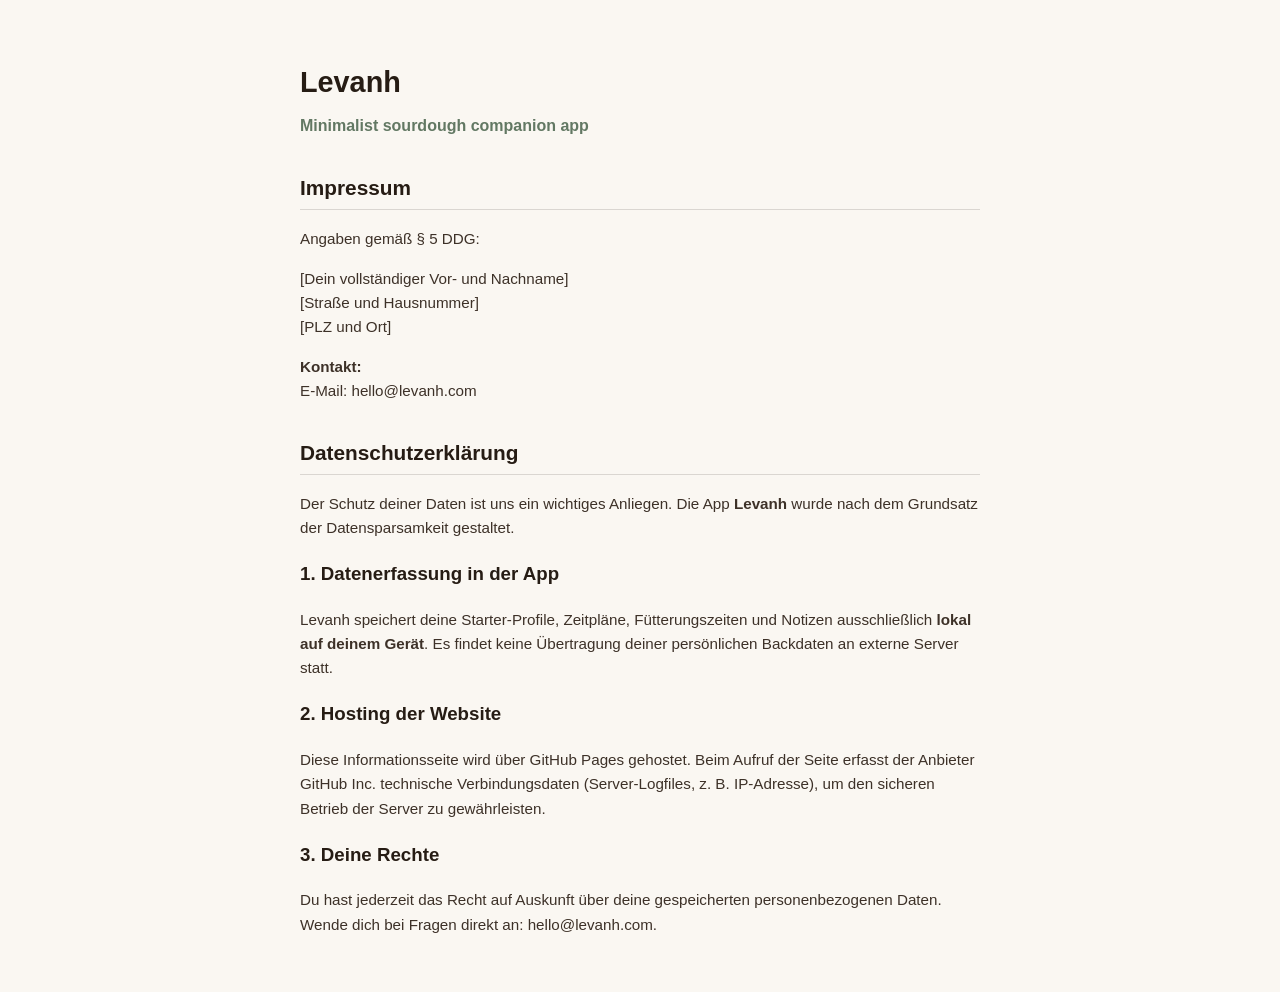
==== index.html @ 0ccac389 "Add index.html with dummy Impressum and Datenschutz This HTML file contains the Impressum and Datens" ====
<!DOCTYPE html>
<html lang="de">
<head>
  <meta charset="UTF-8">
  <meta name="viewport" content="width=device-width, initial-scale=1.0">
  <title>Levanh – Impressum & Datenschutz</title>
  <style>
    body {
      font-family: -apple-system, BlinkMacSystemFont, "Segoe UI", Roboto, Helvetica, Arial, sans-serif;
      background-color: #FAF7F2;
      color: #261C14;
      line-height: 1.6;
      margin: 0;
      padding: 40px 20px;
    }
    .container {
      max-width: 680px;
      margin: 0 auto;
    }
    h1 {
      font-size: 1.8rem;
      margin-bottom: 0.5rem;
      color: #261C14;
    }
    h2 {
      font-size: 1.3rem;
      margin-top: 2rem;
      border-bottom: 1px solid rgba(38, 28, 20, 0.15);
      padding-bottom: 0.3rem;
    }
    p, li {
      font-size: 0.95rem;
      color: #3d3128;
    }
    .tagline {
      color: #627863;
      font-weight: 600;
      margin-bottom: 2rem;
    }
  </style>
</head>
<body>
  <div class="container">
    <h1>Levanh</h1>
    <div class="tagline">Minimalist sourdough companion app</div>

    <section id="impressum">
      <h2>Impressum</h2>
      <p>Angaben gemäß § 5 DDG:</p>
      <p>
        [Dein vollständiger Vor- und Nachname]<br>
        [Straße und Hausnummer]<br>
        [PLZ und Ort]
      </p>
      <p>
        <strong>Kontakt:</strong><br>
        E-Mail: hello@levanh.com
      </p>
    </section>

    <section id="privacy">
      <h2>Datenschutzerklärung</h2>
      <p>Der Schutz deiner Daten ist uns ein wichtiges Anliegen. Die App <strong>Levanh</strong> wurde nach dem Grundsatz der Datensparsamkeit gestaltet.</p>
      
      <h3>1. Datenerfassung in der App</h3>
      <p>Levanh speichert deine Starter-Profile, Zeitpläne, Fütterungszeiten und Notizen ausschließlich <strong>lokal auf deinem Gerät</strong>. Es findet keine Übertragung deiner persönlichen Backdaten an externe Server statt.</p>

      <h3>2. Hosting der Website</h3>
      <p>Diese Informationsseite wird über GitHub Pages gehostet. Beim Aufruf der Seite erfasst der Anbieter GitHub Inc. technische Verbindungsdaten (Server-Logfiles, z. B. IP-Adresse), um den sicheren Betrieb der Server zu gewährleisten.</p>

      <h3>3. Deine Rechte</h3>
      <p>Du hast jederzeit das Recht auf Auskunft über deine gespeicherten personenbezogenen Daten. Wende dich bei Fragen direkt an: hello@levanh.com.</p>
    </section>
  </div>
</body>
</html>
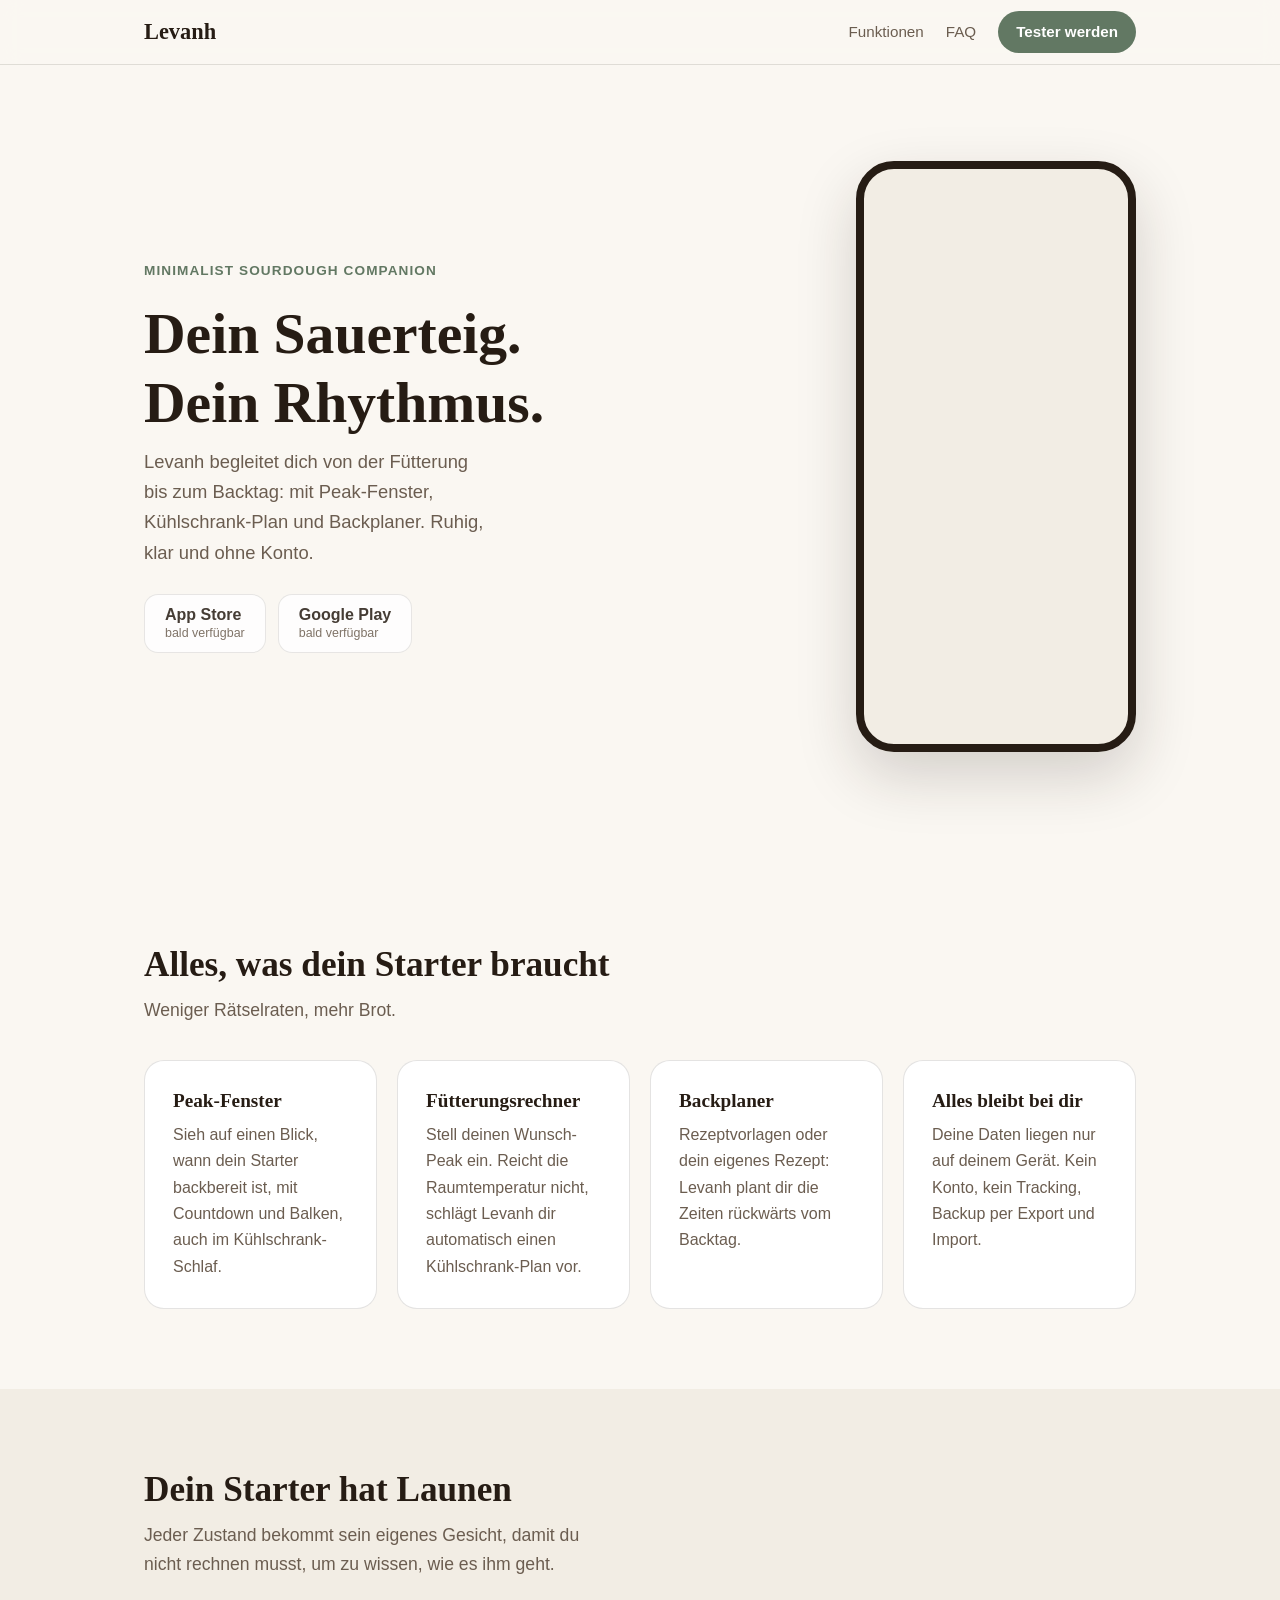
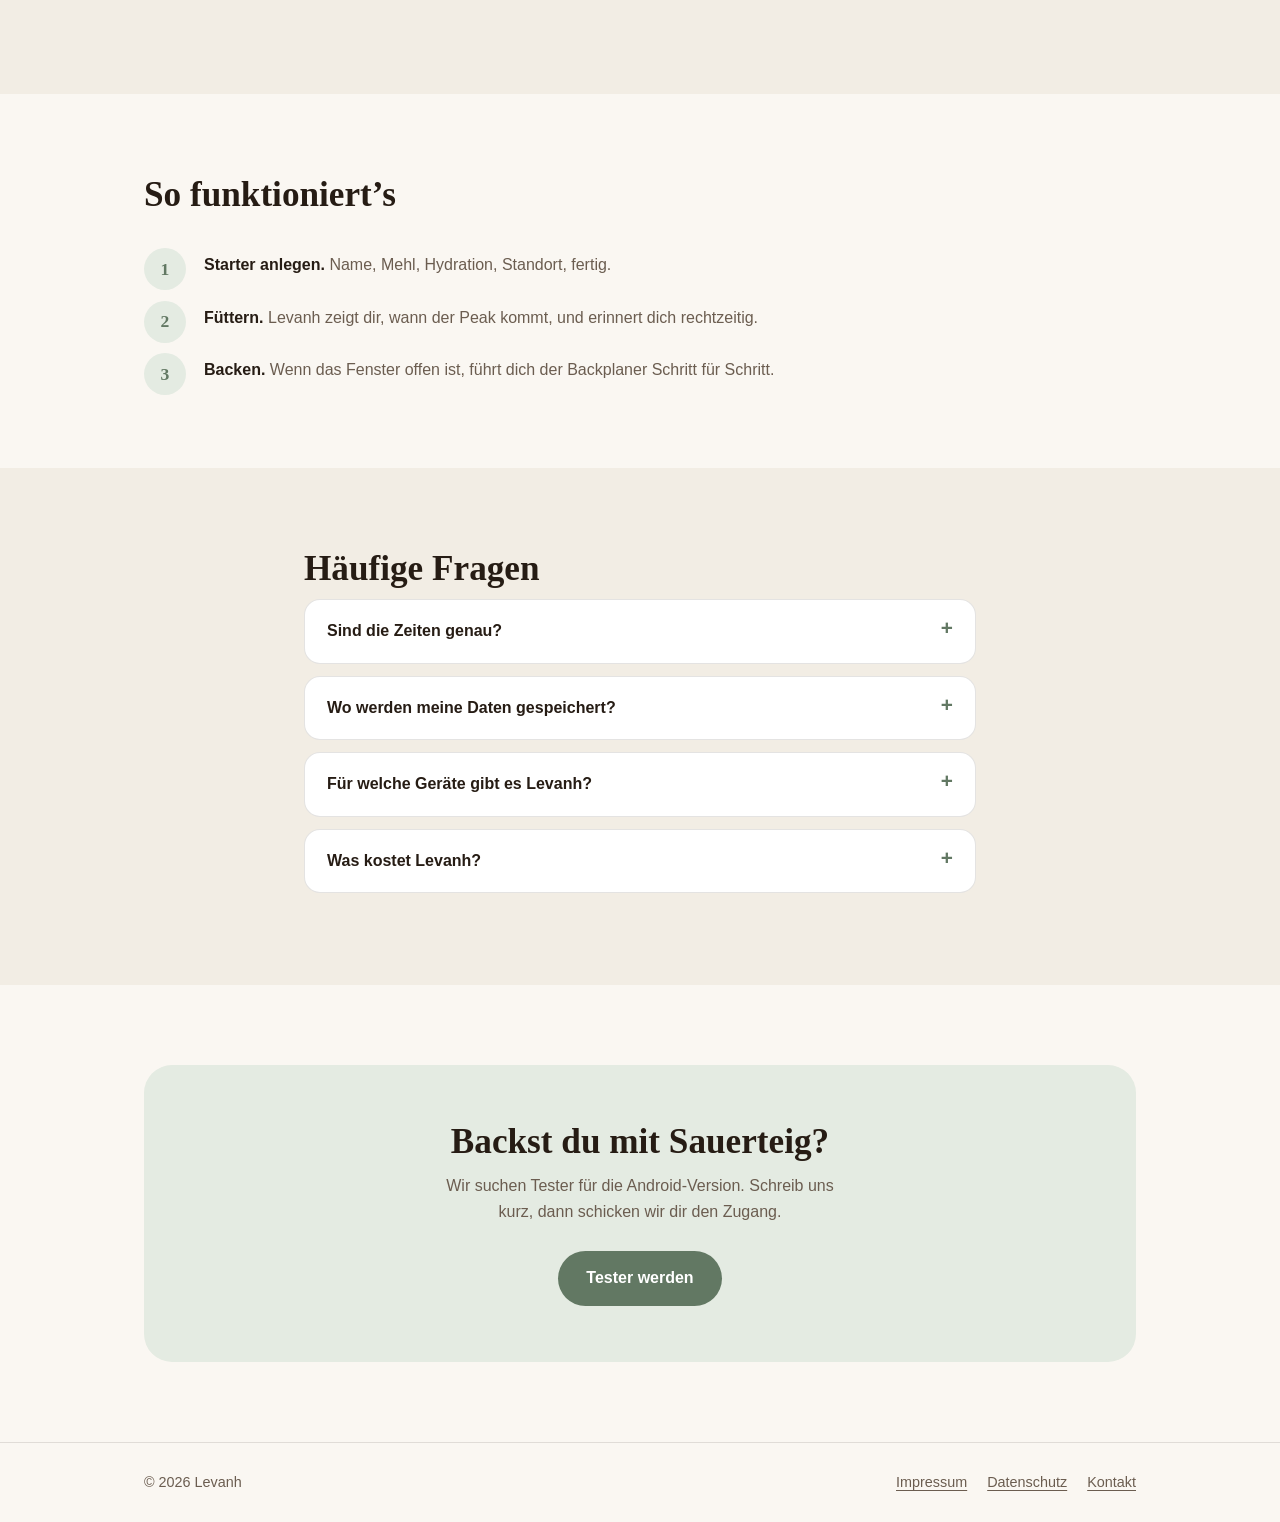
==== commit 0518817b: "basics" ====
--- a/index.html
+++ b/index.html
@@ -3,74 +3,148 @@
 <head>
   <meta charset="UTF-8">
   <meta name="viewport" content="width=device-width, initial-scale=1.0">
-  <title>Levanh – Impressum & Datenschutz</title>
-  <style>
-    body {
-      font-family: -apple-system, BlinkMacSystemFont, "Segoe UI", Roboto, Helvetica, Arial, sans-serif;
-      background-color: #FAF7F2;
-      color: #261C14;
-      line-height: 1.6;
-      margin: 0;
-      padding: 40px 20px;
-    }
-    .container {
-      max-width: 680px;
-      margin: 0 auto;
-    }
-    h1 {
-      font-size: 1.8rem;
-      margin-bottom: 0.5rem;
-      color: #261C14;
-    }
-    h2 {
-      font-size: 1.3rem;
-      margin-top: 2rem;
-      border-bottom: 1px solid rgba(38, 28, 20, 0.15);
-      padding-bottom: 0.3rem;
-    }
-    p, li {
-      font-size: 0.95rem;
-      color: #3d3128;
-    }
-    .tagline {
-      color: #627863;
-      font-weight: 600;
-      margin-bottom: 2rem;
-    }
-  </style>
+  <title>Levanh – dein Sauerteig-Begleiter</title>
+  <meta name="description" content="Levanh begleitet dich von der Fütterung bis zum Backtag: mit Peak-Fenster, Kühlschrank-Plan und Backplaner. Alle Daten bleiben auf deinem Gerät.">
+  <meta name="theme-color" content="#FAF7F2">
+  <link rel="icon" href="favicon.png">
+  <link rel="apple-touch-icon" href="favicon.png">
+  <link rel="stylesheet" href="style.css">
 </head>
 <body>
-  <div class="container">
-    <h1>Levanh</h1>
-    <div class="tagline">Minimalist sourdough companion app</div>
 
-    <section id="impressum">
-      <h2>Impressum</h2>
-      <p>Angaben gemäß § 5 DDG:</p>
-      <p>
-        [Dein vollständiger Vor- und Nachname]<br>
-        [Straße und Hausnummer]<br>
-        [PLZ und Ort]
-      </p>
-      <p>
-        <strong>Kontakt:</strong><br>
-        E-Mail: hello@levanh.com
-      </p>
+  <header class="site-header">
+    <div class="wrap bar">
+      <a class="brand" href="index.html">Levanh</a>
+      <nav aria-label="Hauptnavigation">
+        <a href="#funktionen">Funktionen</a>
+        <a href="#faq">FAQ</a>
+        <a class="btn btn-small" href="#tester">Tester werden</a>
+      </nav>
+    </div>
+  </header>
+
+  <main>
+
+    <!-- HERO -->
+    <section class="hero">
+      <div class="bubbles" aria-hidden="true">
+        <span></span><span></span><span></span><span></span><span></span>
+      </div>
+      <div class="wrap hero-grid">
+        <div class="hero-text">
+          <p class="eyebrow">Minimalist sourdough companion</p>
+          <h1>Dein Sauerteig.<br>Dein Rhythmus.</h1>
+          <p class="lead">Levanh begleitet dich von der Fütterung bis zum Backtag: mit Peak-Fenster, Kühlschrank-Plan und Backplaner. Ruhig, klar und ohne Konto.</p>
+          <div class="stores">
+            <span class="store" aria-disabled="true">App Store <small>bald verfügbar</small></span>
+            <span class="store" aria-disabled="true">Google Play <small>bald verfügbar</small></span>
+          </div>
+        </div>
+        <div class="phone" aria-hidden="true">
+          <img src="img/screenshot-1.png" alt="" onerror="this.style.display='none'">
+        </div>
+      </div>
     </section>
 
-    <section id="privacy">
-      <h2>Datenschutzerklärung</h2>
-      <p>Der Schutz deiner Daten ist uns ein wichtiges Anliegen. Die App <strong>Levanh</strong> wurde nach dem Grundsatz der Datensparsamkeit gestaltet.</p>
-      
-      <h3>1. Datenerfassung in der App</h3>
-      <p>Levanh speichert deine Starter-Profile, Zeitpläne, Fütterungszeiten und Notizen ausschließlich <strong>lokal auf deinem Gerät</strong>. Es findet keine Übertragung deiner persönlichen Backdaten an externe Server statt.</p>
+    <!-- FUNKTIONEN -->
+    <section class="section" id="funktionen">
+      <div class="wrap">
+        <h2>Alles, was dein Starter braucht</h2>
+        <p class="section-lead">Weniger Rätselraten, mehr Brot.</p>
+        <div class="cards">
+          <article class="card">
+            <h3>Peak-Fenster</h3>
+            <p>Sieh auf einen Blick, wann dein Starter backbereit ist, mit Countdown und Balken, auch im Kühlschrank-Schlaf.</p>
+          </article>
+          <article class="card">
+            <h3>Fütterungsrechner</h3>
+            <p>Stell deinen Wunsch-Peak ein. Reicht die Raumtemperatur nicht, schlägt Levanh dir automatisch einen Kühlschrank-Plan vor.</p>
+          </article>
+          <article class="card">
+            <h3>Backplaner</h3>
+            <p>Rezeptvorlagen oder dein eigenes Rezept: Levanh plant dir die Zeiten rückwärts vom Backtag.</p>
+          </article>
+          <article class="card">
+            <h3>Alles bleibt bei dir</h3>
+            <p>Deine Daten liegen nur auf deinem Gerät. Kein Konto, kein Tracking, Backup per Export und Import.</p>
+          </article>
+        </div>
+      </div>
+    </section>
 
-      <h3>2. Hosting der Website</h3>
-      <p>Diese Informationsseite wird über GitHub Pages gehostet. Beim Aufruf der Seite erfasst der Anbieter GitHub Inc. technische Verbindungsdaten (Server-Logfiles, z. B. IP-Adresse), um den sicheren Betrieb der Server zu gewährleisten.</p>
+    <!-- AVATARE -->
+    <section class="section section-tint">
+      <div class="wrap">
+        <h2>Dein Starter hat Launen</h2>
+        <p class="section-lead">Jeder Zustand bekommt sein eigenes Gesicht, damit du nicht rechnen musst, um zu wissen, wie es ihm geht.</p>
+        <div class="avatars">
+          <img src="img/avatar-1.png" alt="Starter-Avatar" onerror="this.style.display='none'">
+          <img src="img/avatar-2.png" alt="Starter-Avatar" onerror="this.style.display='none'">
+          <img src="img/avatar-3.png" alt="Starter-Avatar" onerror="this.style.display='none'">
+          <img src="img/avatar-4.png" alt="Starter-Avatar" onerror="this.style.display='none'">
+          <img src="img/avatar-5.png" alt="Starter-Avatar" onerror="this.style.display='none'">
+        </div>
+      </div>
+    </section>
 
-      <h3>3. Deine Rechte</h3>
-      <p>Du hast jederzeit das Recht auf Auskunft über deine gespeicherten personenbezogenen Daten. Wende dich bei Fragen direkt an: hello@levanh.com.</p>
+    <!-- SO FUNKTIONIERT'S -->
+    <section class="section">
+      <div class="wrap">
+        <h2>So funktioniert’s</h2>
+        <ol class="steps">
+          <li><strong>Starter anlegen.</strong> Name, Mehl, Hydration, Standort, fertig.</li>
+          <li><strong>Füttern.</strong> Levanh zeigt dir, wann der Peak kommt, und erinnert dich rechtzeitig.</li>
+          <li><strong>Backen.</strong> Wenn das Fenster offen ist, führt dich der Backplaner Schritt für Schritt.</li>
+        </ol>
+      </div>
     </section>
-  </div>
+
+    <!-- FAQ -->
+    <section class="section section-tint" id="faq">
+      <div class="wrap narrow">
+        <h2>Häufige Fragen</h2>
+        <details>
+          <summary>Sind die Zeiten genau?</summary>
+          <p>Alle Zeiten in Levanh sind Richtwerte. Jeder Starter, jedes Mehl und jede Küche ist anders, schau im Zweifel auf deinen Teig.</p>
+        </details>
+        <details>
+          <summary>Wo werden meine Daten gespeichert?</summary>
+          <p>Ausschließlich lokal auf deinem Gerät. Es gibt keine Übertragung an externe Server. Mehr dazu in der <a href="datenschutz.html">Datenschutzerklärung</a>.</p>
+        </details>
+        <details>
+          <summary>Für welche Geräte gibt es Levanh?</summary>
+          <p>Levanh erscheint für iPhone und Android. Die Stores folgen in Kürze.</p>
+        </details>
+        <details>
+          <summary>Was kostet Levanh?</summary>
+          <p>Details zum Preismodell geben wir zum Store-Start bekannt.</p>
+        </details>
+      </div>
+    </section>
+
+    <!-- TESTER -->
+    <section class="section" id="tester">
+      <div class="wrap">
+        <div class="cta">
+          <h2>Backst du mit Sauerteig?</h2>
+          <p>Wir suchen Tester für die Android-Version. Schreib uns kurz, dann schicken wir dir den Zugang.</p>
+          <a class="btn" href="mailto:hello@levanh.com?subject=Levanh%20Tester">Tester werden</a>
+        </div>
+      </div>
+    </section>
+
+  </main>
+
+  <footer class="site-footer">
+    <div class="wrap foot">
+      <span>© 2026 Levanh</span>
+      <nav aria-label="Rechtliches">
+        <a href="impressum.html">Impressum</a>
+        <a href="datenschutz.html">Datenschutz</a>
+        <a href="mailto:hello@levanh.com">Kontakt</a>
+      </nav>
+    </div>
+  </footer>
+
 </body>
-</html>
+</html>
--- a/style.css
+++ b/style.css
@@ -0,0 +1,329 @@
+/* ---------- Schriften (lokal gehostet) ---------- */
+@font-face {
+  font-family: "Lora";
+  src: url("fonts/lora-600.woff2") format("woff2");
+  font-weight: 600;
+  font-style: normal;
+  font-display: swap;
+}
+@font-face {
+  font-family: "Inter";
+  src: url("fonts/inter-400.woff2") format("woff2");
+  font-weight: 400;
+  font-style: normal;
+  font-display: swap;
+}
+@font-face {
+  font-family: "Inter";
+  src: url("fonts/inter-600.woff2") format("woff2");
+  font-weight: 600;
+  font-style: normal;
+  font-display: swap;
+}
+
+/* ---------- Design-Tokens ---------- */
+:root {
+  --bg: #FAF7F2;
+  --surface: #FFFFFF;
+  --tint: #F2EDE4;
+  --text: #261C14;
+  --muted: #6B5D50;
+  --sage: #627863;
+  --sage-soft: #E4EBE2;
+  --on-sage: #FFFFFF;
+  --line: rgba(38, 28, 20, 0.12);
+  --radius: 20px;
+  --serif: "Lora", Georgia, "Times New Roman", serif;
+  --sans: "Inter", -apple-system, BlinkMacSystemFont, "Segoe UI", Roboto, Helvetica, Arial, sans-serif;
+}
+
+@media (prefers-color-scheme: dark) {
+  :root {
+    --bg: #1A1612;
+    --surface: #241F19;
+    --tint: #211C16;
+    --text: #F3EDE3;
+    --muted: #B5A999;
+    --sage: #9DB59E;
+    --sage-soft: #2B352C;
+    --on-sage: #1A1612;
+    --line: rgba(243, 237, 227, 0.14);
+  }
+}
+
+/* ---------- Basis ---------- */
+* { box-sizing: border-box; }
+
+html { scroll-behavior: smooth; }
+
+body {
+  margin: 0;
+  background: var(--bg);
+  color: var(--text);
+  font-family: var(--sans);
+  font-size: 1rem;
+  line-height: 1.65;
+  -webkit-font-smoothing: antialiased;
+}
+
+h1, h2, h3 {
+  font-family: var(--serif);
+  font-weight: 600;
+  line-height: 1.2;
+  margin: 0 0 0.6rem;
+}
+
+h1 { font-size: clamp(2.2rem, 6vw, 3.6rem); }
+h2 { font-size: clamp(1.6rem, 4vw, 2.2rem); }
+h3 { font-size: 1.2rem; }
+
+p { margin: 0 0 1rem; color: var(--muted); }
+
+a { color: var(--sage); text-underline-offset: 3px; }
+a:hover { text-decoration-thickness: 2px; }
+
+a:focus-visible,
+summary:focus-visible {
+  outline: 3px solid var(--sage);
+  outline-offset: 3px;
+  border-radius: 6px;
+}
+
+.wrap { max-width: 1040px; margin: 0 auto; padding: 0 24px; }
+.narrow { max-width: 720px; }
+
+/* ---------- Header ---------- */
+.site-header {
+  position: sticky;
+  top: 0;
+  z-index: 10;
+  background: color-mix(in srgb, var(--bg) 88%, transparent);
+  backdrop-filter: blur(10px);
+  border-bottom: 1px solid var(--line);
+}
+
+.bar {
+  display: flex;
+  align-items: center;
+  justify-content: space-between;
+  height: 64px;
+}
+
+.brand {
+  font-family: var(--serif);
+  font-weight: 600;
+  font-size: 1.4rem;
+  color: var(--text);
+  text-decoration: none;
+}
+
+.bar nav { display: flex; align-items: center; gap: 22px; }
+.bar nav a { color: var(--muted); text-decoration: none; font-size: 0.95rem; }
+.bar nav a:hover { color: var(--text); }
+
+/* ---------- Buttons ---------- */
+.btn {
+  display: inline-block;
+  background: var(--sage);
+  color: var(--on-sage) !important;
+  font-weight: 600;
+  text-decoration: none;
+  padding: 14px 28px;
+  border-radius: 999px;
+  transition: transform 0.15s ease, opacity 0.15s ease;
+}
+.btn:hover { opacity: 0.9; transform: translateY(-1px); }
+.btn-small { padding: 8px 18px; font-size: 0.9rem; }
+
+/* ---------- Hero ---------- */
+.hero {
+  position: relative;
+  overflow: hidden;
+  padding: 72px 0 88px;
+}
+
+.hero-grid {
+  position: relative;
+  display: grid;
+  gap: 48px;
+  align-items: center;
+}
+
+.eyebrow {
+  color: var(--sage);
+  font-weight: 600;
+  font-size: 0.85rem;
+  letter-spacing: 0.08em;
+  text-transform: uppercase;
+  margin-bottom: 1rem;
+}
+
+.lead { font-size: 1.15rem; max-width: 34ch; }
+
+.stores { display: flex; flex-wrap: wrap; gap: 12px; margin-top: 1.6rem; }
+
+.store {
+  display: inline-flex;
+  flex-direction: column;
+  padding: 10px 20px;
+  border: 1px solid var(--line);
+  border-radius: 14px;
+  background: var(--surface);
+  color: var(--text);
+  font-weight: 600;
+  line-height: 1.3;
+  opacity: 0.85;
+}
+.store small { font-weight: 400; color: var(--muted); font-size: 0.78rem; }
+
+.phone {
+  justify-self: center;
+  width: 250px;
+  aspect-ratio: 9 / 19;
+  background: var(--tint);
+  border: 8px solid var(--text);
+  border-radius: 38px;
+  overflow: hidden;
+  box-shadow: 0 24px 60px rgba(38, 28, 20, 0.18);
+}
+.phone img { width: 100%; height: 100%; object-fit: cover; display: block; }
+
+/* Blasen */
+.bubbles span {
+  position: absolute;
+  bottom: -60px;
+  border-radius: 50%;
+  border: 2px solid var(--sage);
+  background: var(--sage-soft);
+  opacity: 0;
+  animation: rise 14s ease-in infinite;
+}
+.bubbles span:nth-child(1) { left: 8%;  width: 18px; height: 18px; animation-delay: 0s; }
+.bubbles span:nth-child(2) { left: 22%; width: 34px; height: 34px; animation-delay: 3s; animation-duration: 17s; }
+.bubbles span:nth-child(3) { left: 48%; width: 14px; height: 14px; animation-delay: 6s; }
+.bubbles span:nth-child(4) { left: 70%; width: 26px; height: 26px; animation-delay: 2s; animation-duration: 16s; }
+.bubbles span:nth-child(5) { left: 90%; width: 20px; height: 20px; animation-delay: 8s; }
+
+@keyframes rise {
+  0%   { transform: translateY(0) scale(0.8); opacity: 0; }
+  15%  { opacity: 0.6; }
+  100% { transform: translateY(-560px) scale(1.1); opacity: 0; }
+}
+
+/* ---------- Sektionen ---------- */
+.section { padding: 80px 0; }
+.section-tint { background: var(--tint); }
+.section-lead { font-size: 1.1rem; margin-bottom: 2.2rem; max-width: 48ch; }
+
+.cards {
+  display: grid;
+  gap: 20px;
+  grid-template-columns: repeat(auto-fit, minmax(230px, 1fr));
+}
+
+.card {
+  background: var(--surface);
+  border: 1px solid var(--line);
+  border-radius: var(--radius);
+  padding: 28px;
+}
+.card p { margin: 0; }
+
+.avatars {
+  display: flex;
+  flex-wrap: wrap;
+  gap: 20px;
+  justify-content: center;
+}
+.avatars img { width: 110px; height: auto; }
+
+.steps {
+  list-style: none;
+  counter-reset: step;
+  padding: 0;
+  margin: 2rem 0 0;
+  display: grid;
+  gap: 18px;
+}
+.steps li {
+  counter-increment: step;
+  position: relative;
+  padding: 4px 0 4px 60px;
+  color: var(--muted);
+}
+.steps li strong { color: var(--text); }
+.steps li::before {
+  content: counter(step);
+  position: absolute;
+  left: 0;
+  top: 0;
+  width: 42px;
+  height: 42px;
+  display: grid;
+  place-items: center;
+  border-radius: 50%;
+  background: var(--sage-soft);
+  color: var(--sage);
+  font-family: var(--serif);
+  font-weight: 600;
+  font-size: 1.1rem;
+}
+
+/* FAQ */
+details {
+  background: var(--surface);
+  border: 1px solid var(--line);
+  border-radius: 16px;
+  padding: 18px 22px;
+  margin-bottom: 12px;
+}
+summary { cursor: pointer; font-weight: 600; list-style: none; }
+summary::-webkit-details-marker { display: none; }
+summary::after { content: "+"; float: right; color: var(--sage); font-size: 1.3rem; line-height: 1; }
+details[open] summary::after { content: "–"; }
+details p { margin: 0.8rem 0 0; }
+
+/* CTA */
+.cta {
+  background: var(--sage-soft);
+  border-radius: 28px;
+  padding: 56px 28px;
+  text-align: center;
+}
+.cta p { max-width: 44ch; margin: 0 auto 1.6rem; }
+
+/* ---------- Footer ---------- */
+.site-footer { border-top: 1px solid var(--line); padding: 28px 0; font-size: 0.9rem; }
+.foot { display: flex; flex-wrap: wrap; justify-content: space-between; gap: 12px; color: var(--muted); }
+.foot nav { display: flex; gap: 20px; }
+.foot a { color: var(--muted); }
+
+/* ---------- Rechtliche Seiten ---------- */
+.legal { padding-top: 56px; padding-bottom: 72px; }
+.legal h1 { font-size: clamp(1.8rem, 5vw, 2.4rem); }
+.legal h2 {
+  font-size: 1.3rem;
+  margin-top: 2.2rem;
+  padding-bottom: 0.4rem;
+  border-bottom: 1px solid var(--line);
+}
+.legal p { color: var(--text); font-size: 0.97rem; }
+.legal .meta { color: var(--muted); font-size: 0.9rem; }
+
+/* ---------- Responsiv ---------- */
+@media (min-width: 820px) {
+  .hero { padding: 96px 0 112px; }
+  .hero-grid { grid-template-columns: 1.2fr 1fr; }
+  .phone { width: 280px; justify-self: end; }
+}
+
+@media (max-width: 640px) {
+  .bar nav a:not(.btn) { display: none; }
+  .section { padding: 56px 0; }
+}
+
+@media (prefers-reduced-motion: reduce) {
+  html { scroll-behavior: auto; }
+  .bubbles span { animation: none; opacity: 0.35; bottom: 24px; }
+  .btn { transition: none; }
+}
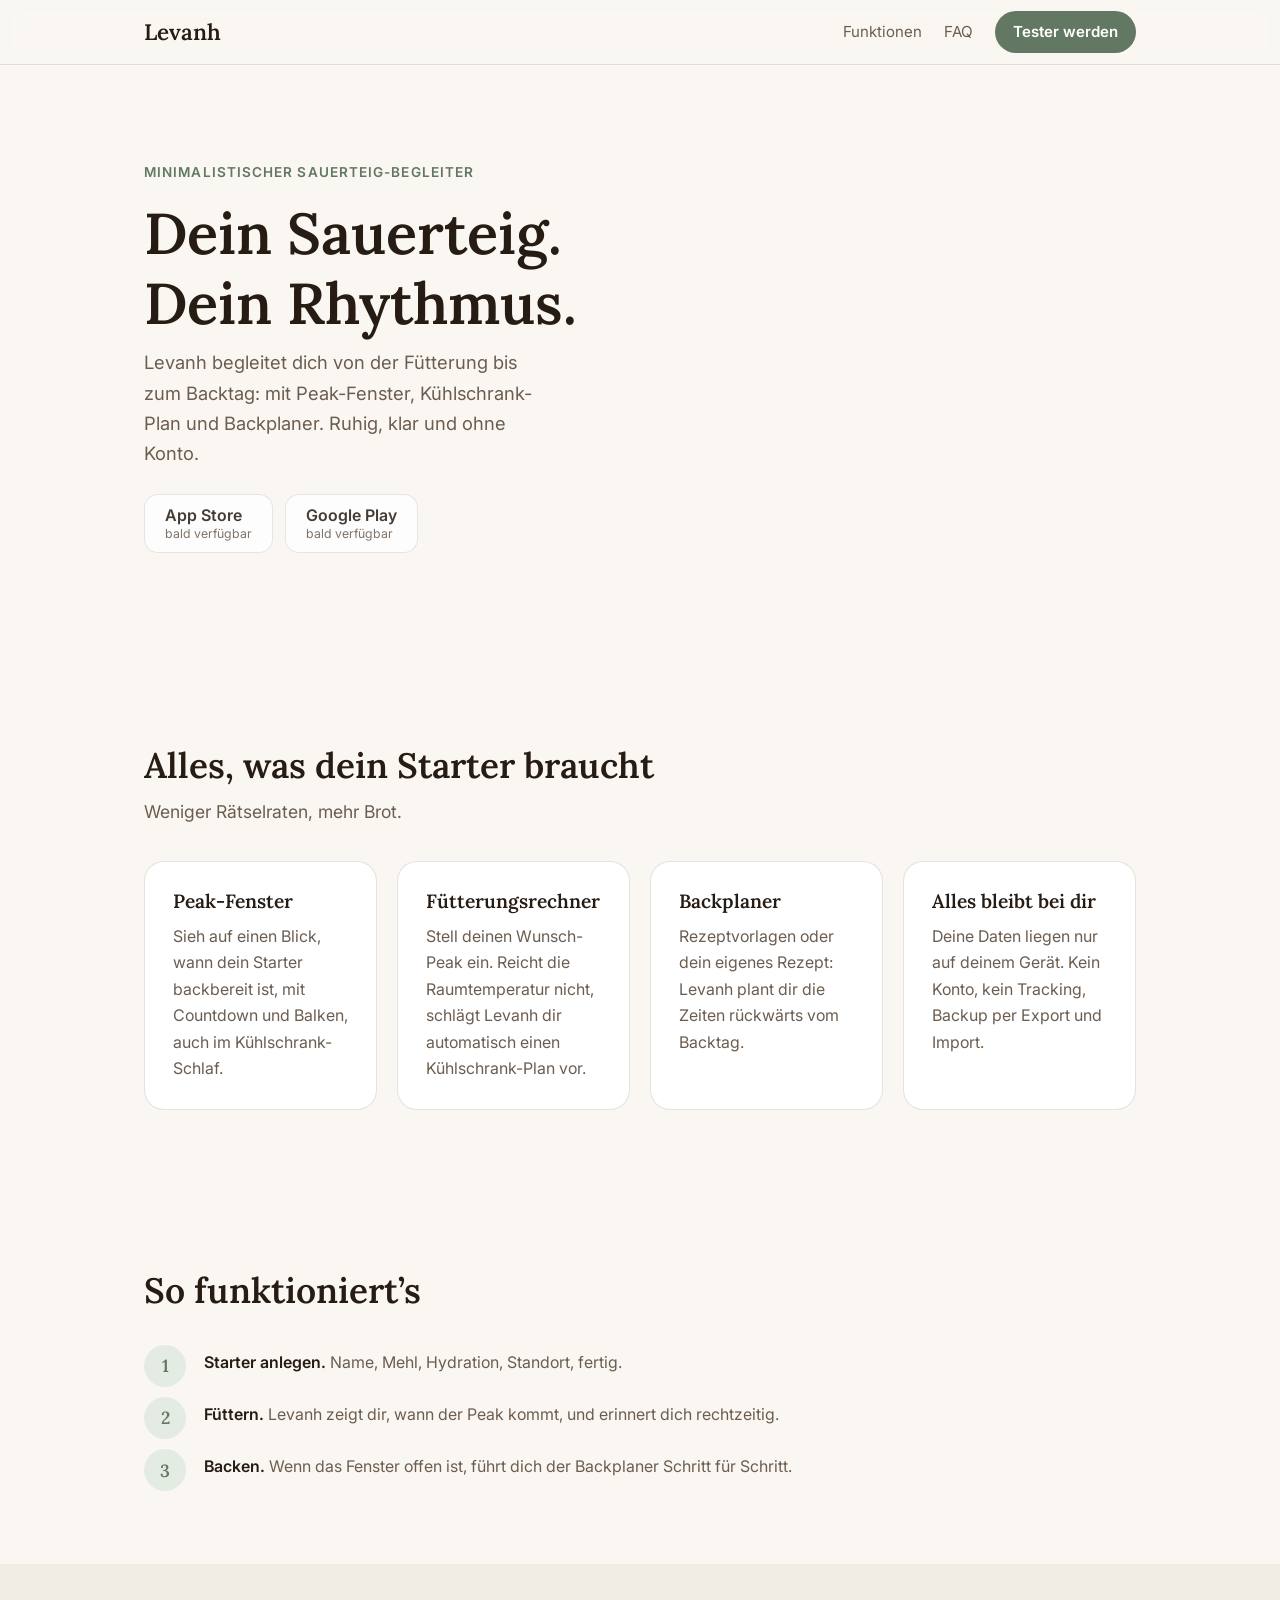
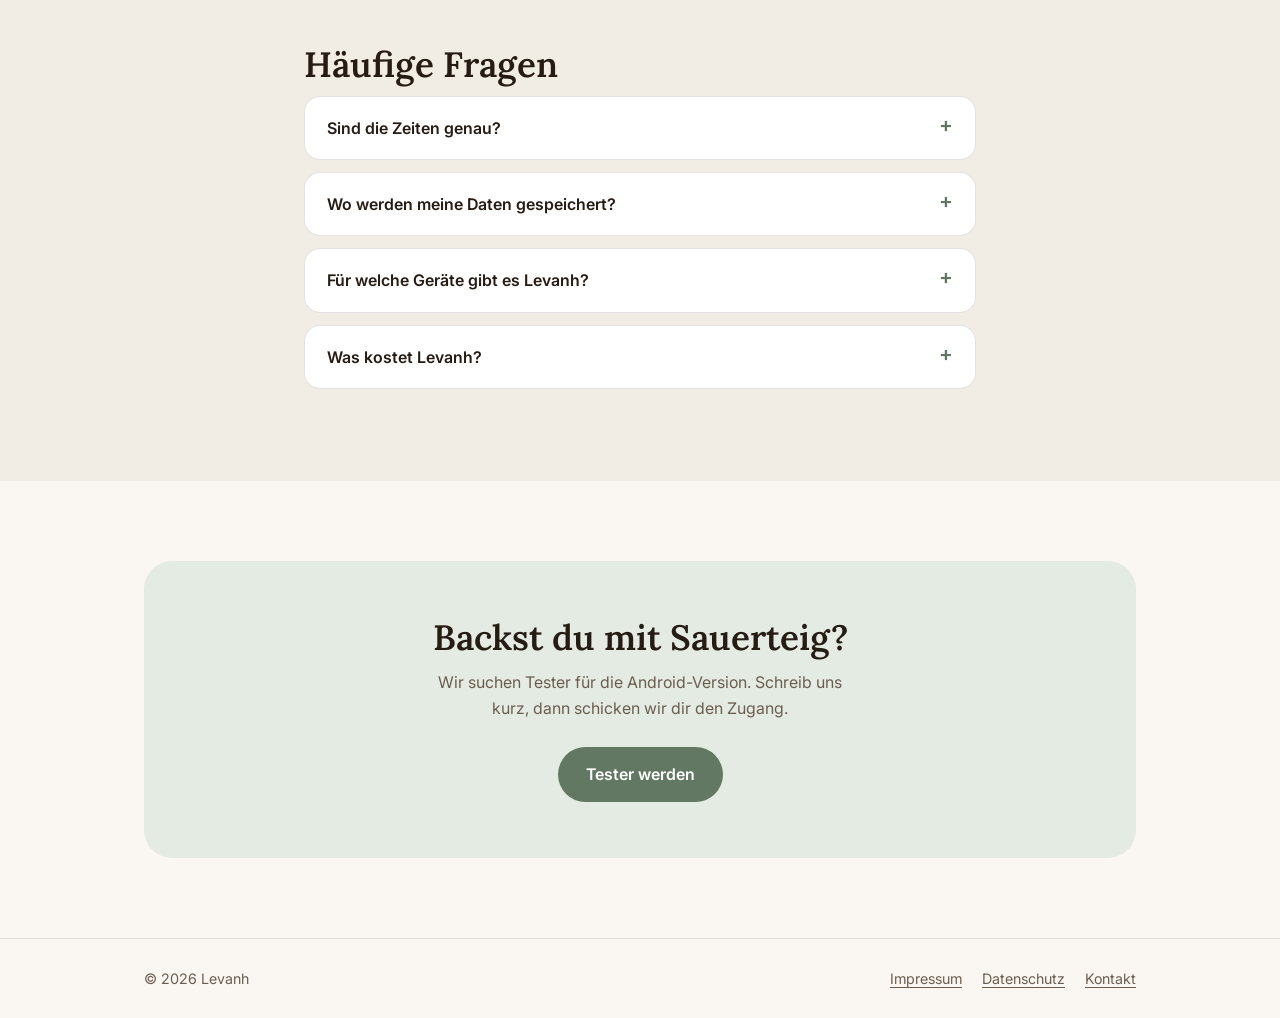
==== commit 65a3ba1c: "Fix fonts, favicon and missing images; add OG tags - Replace 62 unused TTFs (22 MB) with the three w" ====
--- a/index.html
+++ b/index.html
@@ -6,9 +6,21 @@
   <title>Levanh – dein Sauerteig-Begleiter</title>
   <meta name="description" content="Levanh begleitet dich von der Fütterung bis zum Backtag: mit Peak-Fenster, Kühlschrank-Plan und Backplaner. Alle Daten bleiben auf deinem Gerät.">
   <meta name="theme-color" content="#FAF7F2">
-  <link rel="icon" href="favicon.png">
-  <link rel="apple-touch-icon" href="favicon.png">
+  <link rel="canonical" href="https://levanh.com/">
+  <link rel="icon" type="image/png" href="favicon.png">
+  <link rel="apple-touch-icon" href="apple-touch-icon.png">
+  <link rel="preload" href="fonts/lora-600.woff2" as="font" type="font/woff2" crossorigin>
   <link rel="stylesheet" href="style.css">
+  <meta property="og:type" content="website">
+  <meta property="og:locale" content="de_DE">
+  <meta property="og:site_name" content="Levanh">
+  <meta property="og:url" content="https://levanh.com/">
+  <meta property="og:title" content="Levanh – dein Sauerteig-Begleiter">
+  <meta property="og:description" content="Von der Fütterung bis zum Backtag: Peak-Fenster, Kühlschrank-Plan und Backplaner. Alle Daten bleiben auf deinem Gerät.">
+  <meta property="og:image" content="https://levanh.com/og-image.png">
+  <meta property="og:image:width" content="1200">
+  <meta property="og:image:height" content="630">
+  <meta name="twitter:card" content="summary_large_image">
 </head>
 <body>
 
@@ -32,7 +44,7 @@
       </div>
       <div class="wrap hero-grid">
         <div class="hero-text">
-          <p class="eyebrow">Minimalist sourdough companion</p>
+          <p class="eyebrow">Minimalistischer Sauerteig-Begleiter</p>
           <h1>Dein Sauerteig.<br>Dein Rhythmus.</h1>
           <p class="lead">Levanh begleitet dich von der Fütterung bis zum Backtag: mit Peak-Fenster, Kühlschrank-Plan und Backplaner. Ruhig, klar und ohne Konto.</p>
           <div class="stores">
@@ -40,9 +52,11 @@
             <span class="store" aria-disabled="true">Google Play <small>bald verfügbar</small></span>
           </div>
         </div>
-        <div class="phone" aria-hidden="true">
-          <img src="img/screenshot-1.png" alt="" onerror="this.style.display='none'">
+        <!-- Wieder einblenden, sobald img/screenshot-1.png existiert:
+        <div class="phone">
+          <img src="img/screenshot-1.png" alt="Levanh-Startbildschirm mit Peak-Fenster und Countdown">
         </div>
+        -->
       </div>
     </section>
 
@@ -72,20 +86,22 @@
       </div>
     </section>
 
-    <!-- AVATARE -->
+    <!-- AVATARE – wieder einblenden, sobald die Bilder in img/ liegen.
+         Alt-Texte an die tatsächlichen Zustände anpassen.
     <section class="section section-tint">
       <div class="wrap">
         <h2>Dein Starter hat Launen</h2>
         <p class="section-lead">Jeder Zustand bekommt sein eigenes Gesicht, damit du nicht rechnen musst, um zu wissen, wie es ihm geht.</p>
         <div class="avatars">
-          <img src="img/avatar-1.png" alt="Starter-Avatar" onerror="this.style.display='none'">
-          <img src="img/avatar-2.png" alt="Starter-Avatar" onerror="this.style.display='none'">
-          <img src="img/avatar-3.png" alt="Starter-Avatar" onerror="this.style.display='none'">
-          <img src="img/avatar-4.png" alt="Starter-Avatar" onerror="this.style.display='none'">
-          <img src="img/avatar-5.png" alt="Starter-Avatar" onerror="this.style.display='none'">
+          <img src="img/avatar-1.png" alt="Starter schläft im Kühlschrank">
+          <img src="img/avatar-2.png" alt="Starter ist hungrig">
+          <img src="img/avatar-3.png" alt="Starter blubbert">
+          <img src="img/avatar-4.png" alt="Starter ist am Peak">
+          <img src="img/avatar-5.png" alt="Starter fällt zusammen">
         </div>
       </div>
     </section>
+    -->
 
     <!-- SO FUNKTIONIERT'S -->
     <section class="section">
--- a/style.css
+++ b/style.css
@@ -313,7 +313,7 @@
 /* ---------- Responsiv ---------- */
 @media (min-width: 820px) {
   .hero { padding: 96px 0 112px; }
-  .hero-grid { grid-template-columns: 1.2fr 1fr; }
+  .hero-grid:has(.phone) { grid-template-columns: 1.2fr 1fr; }
   .phone { width: 280px; justify-self: end; }
 }
 
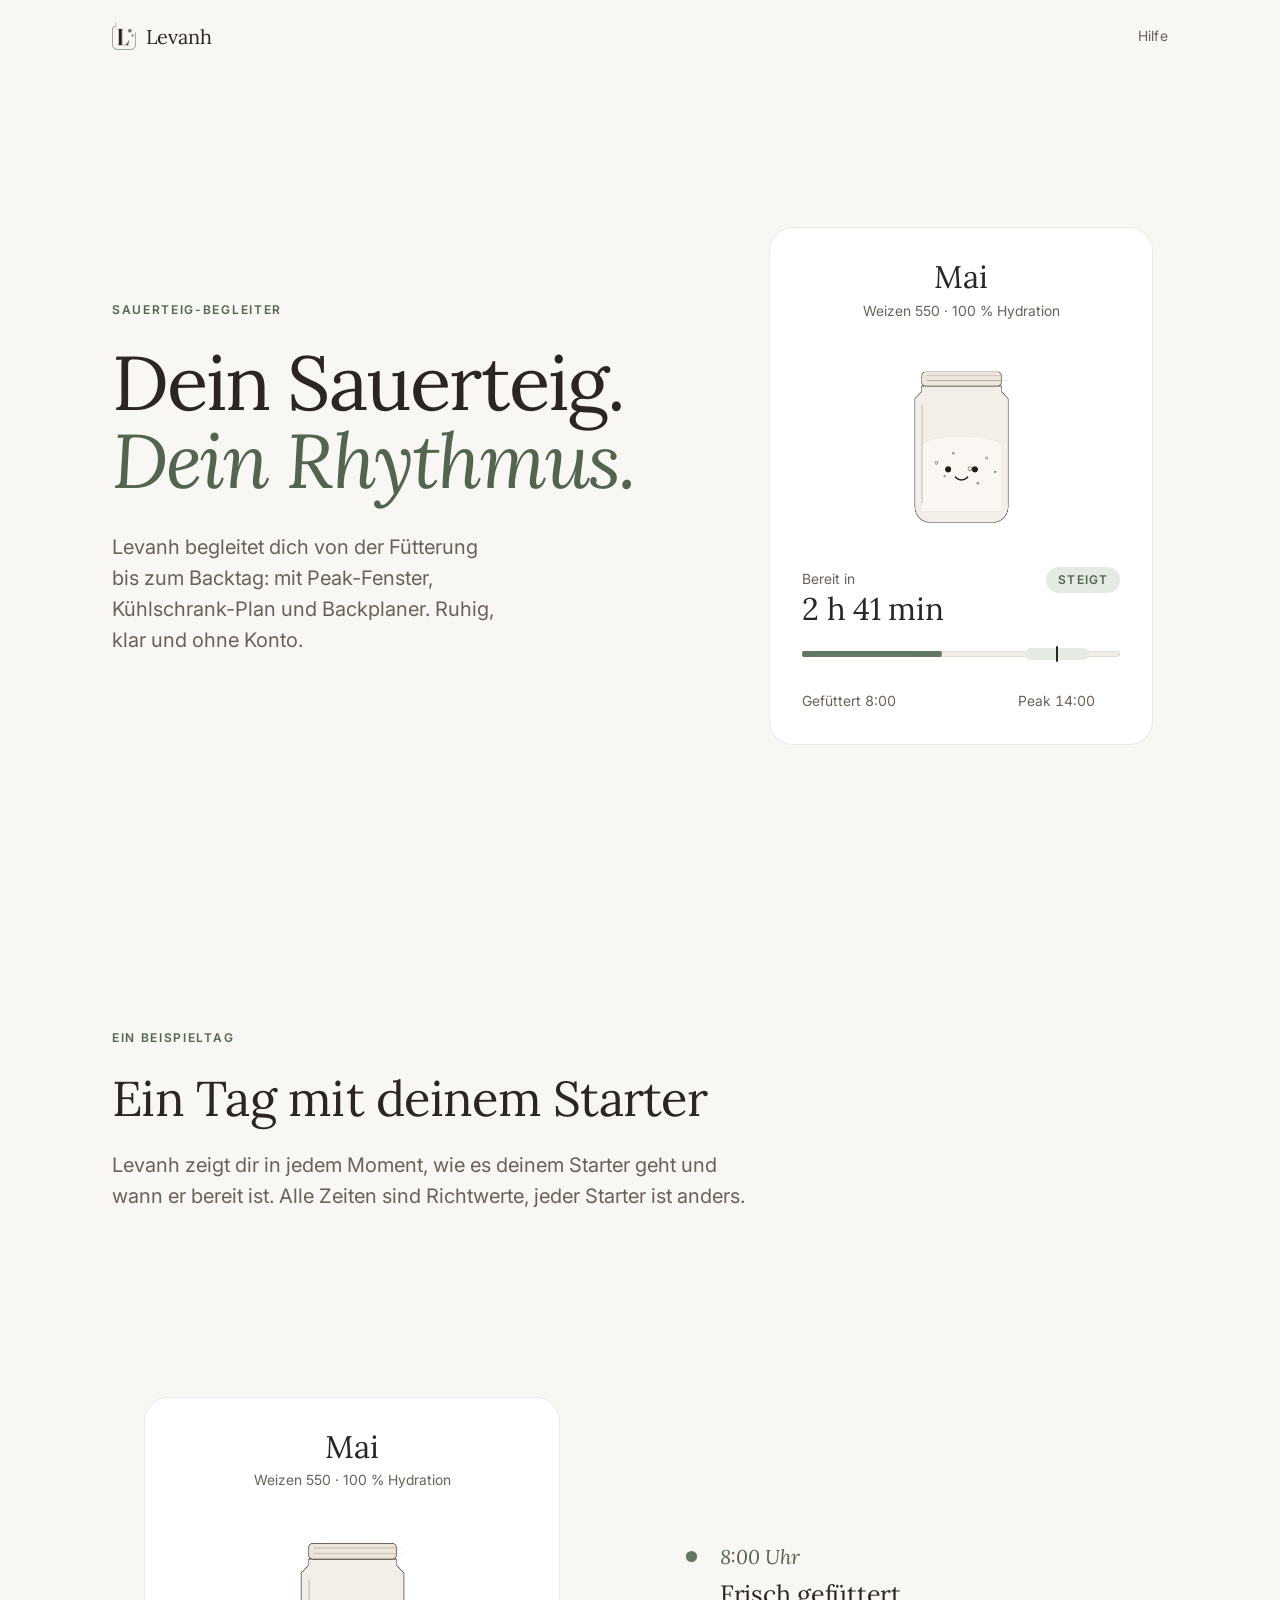
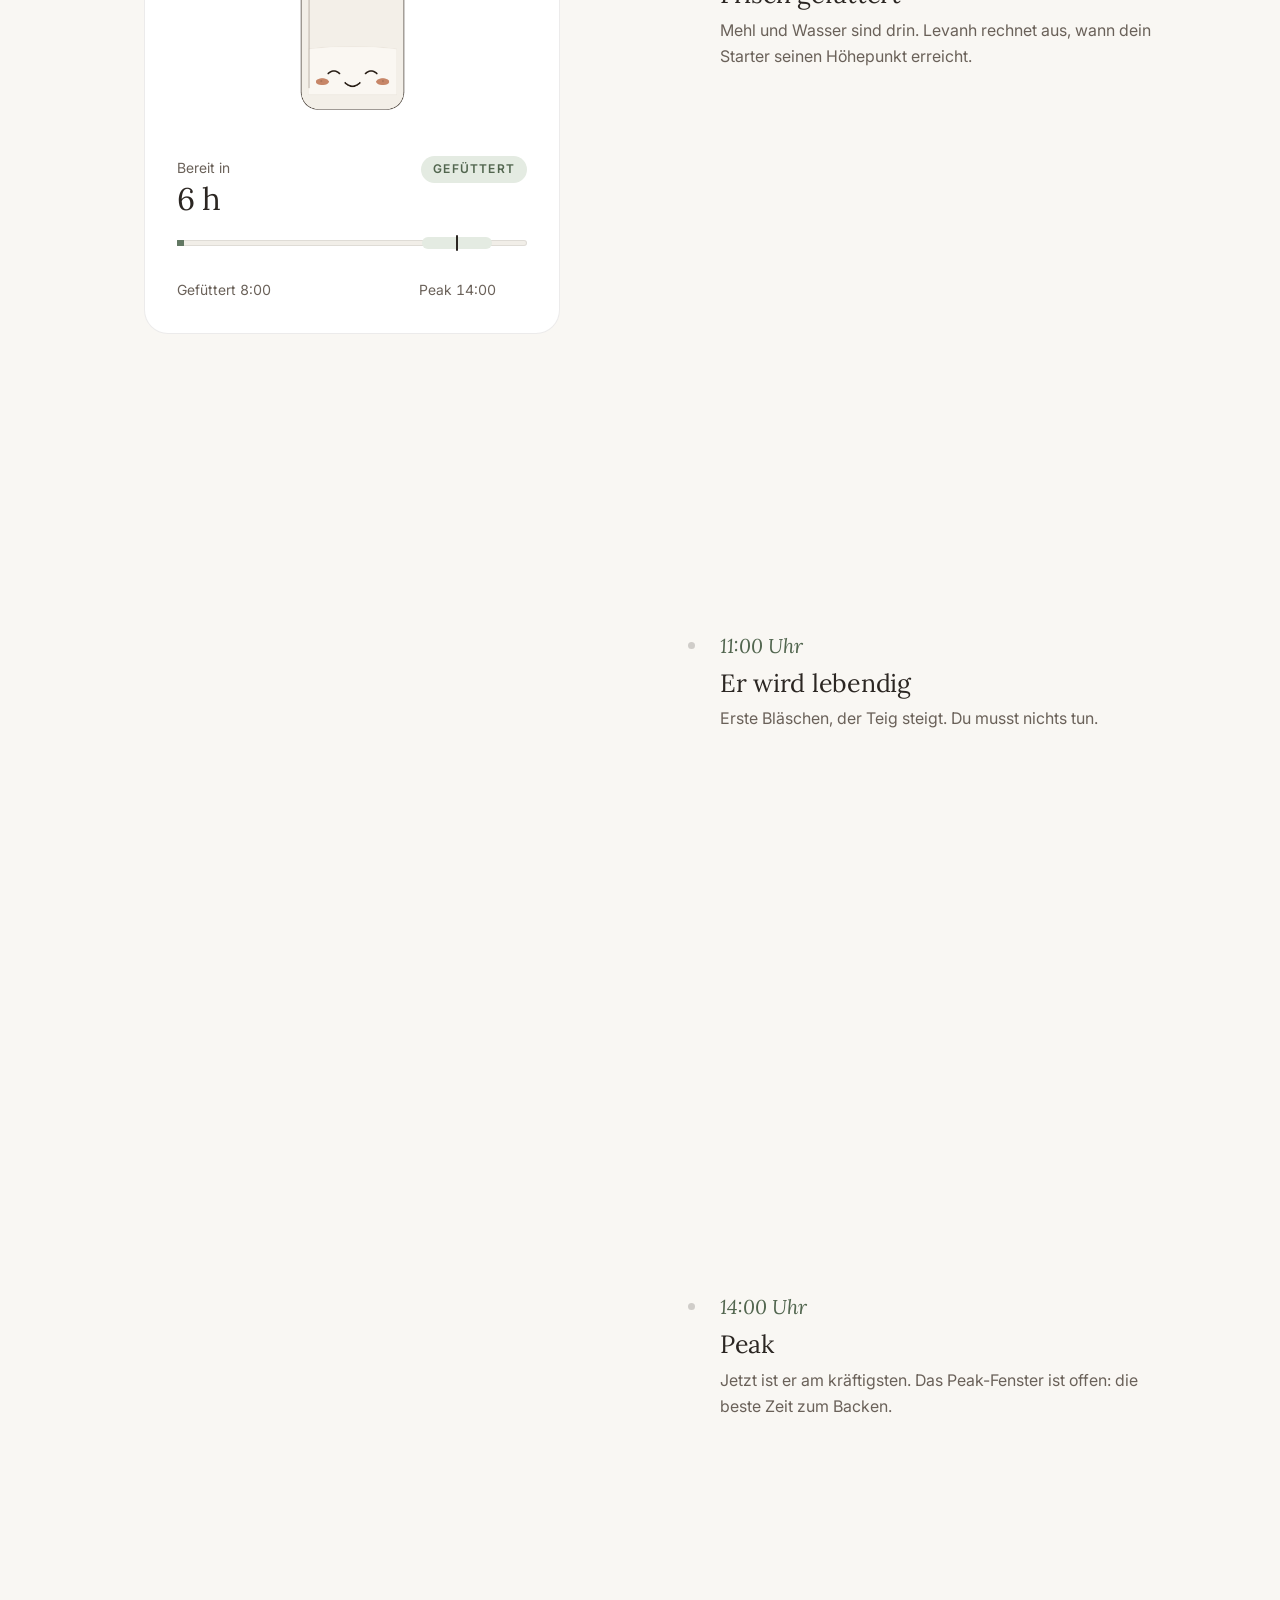
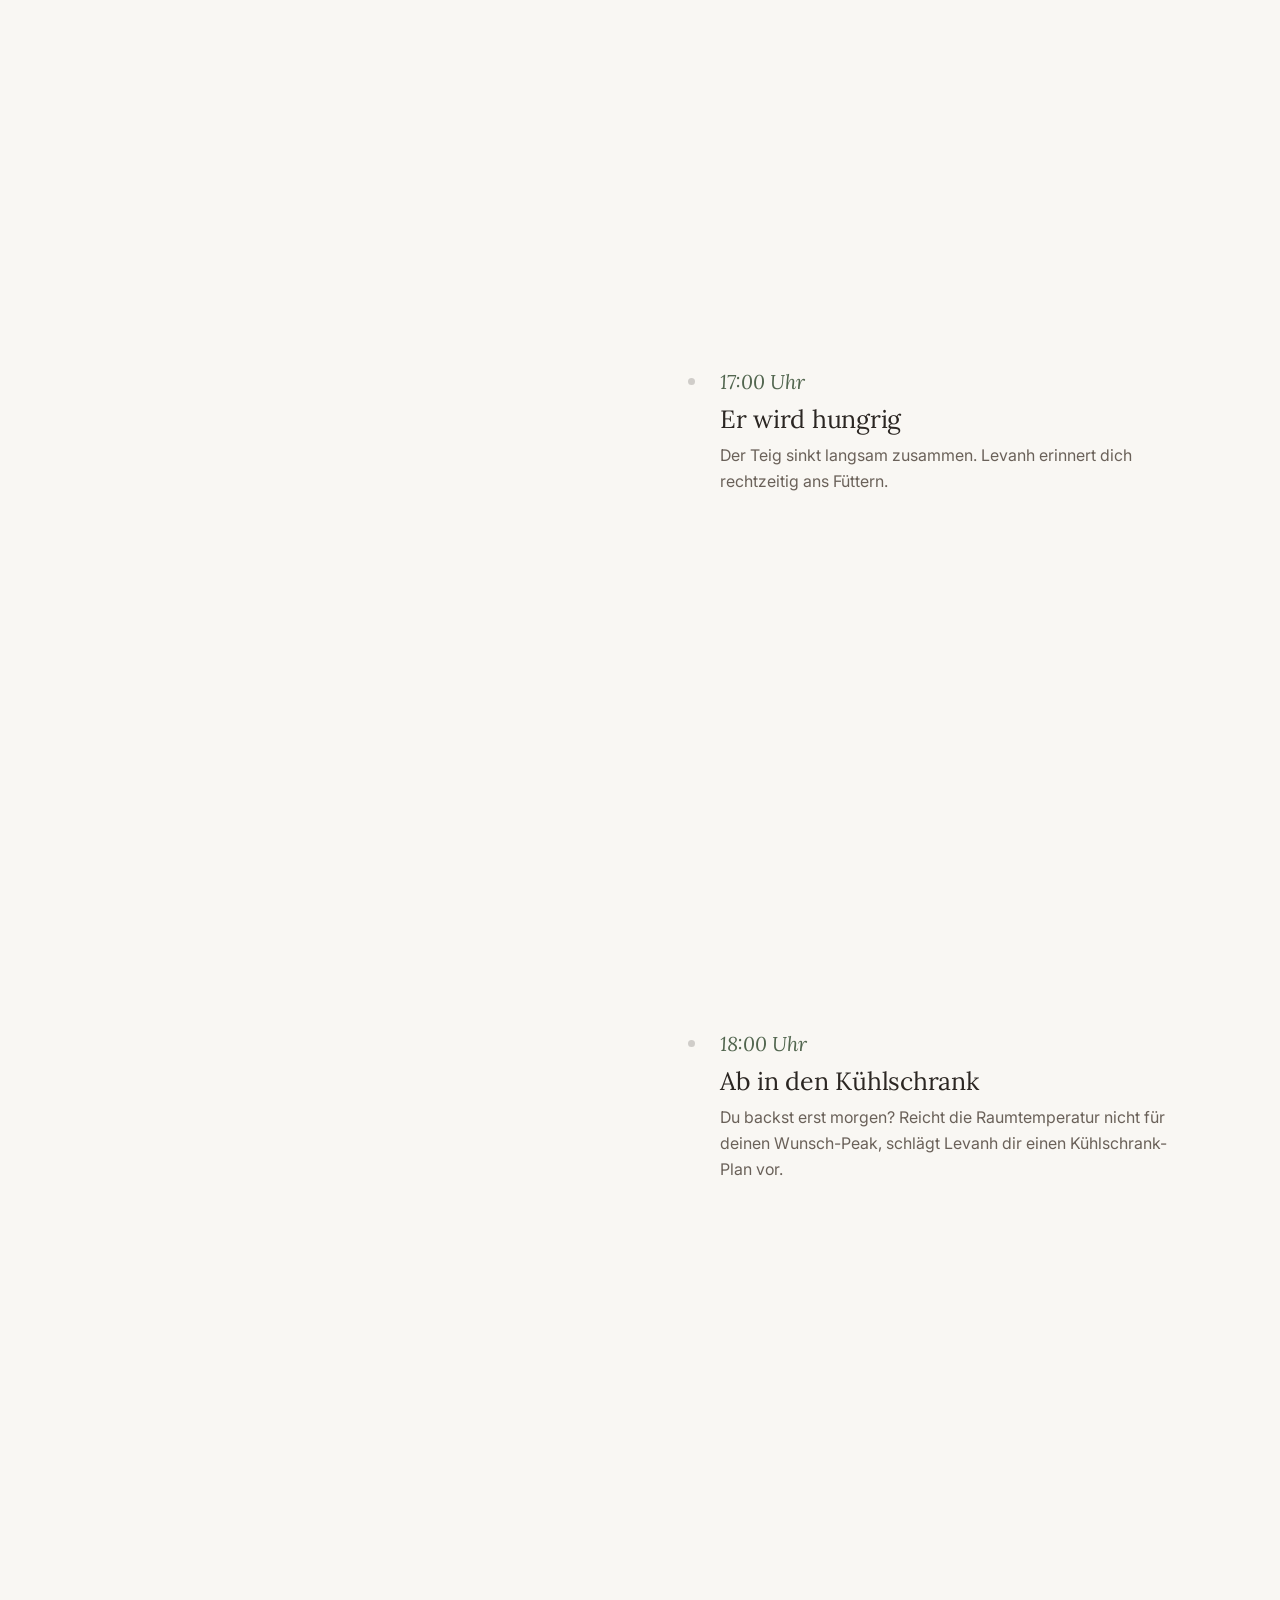
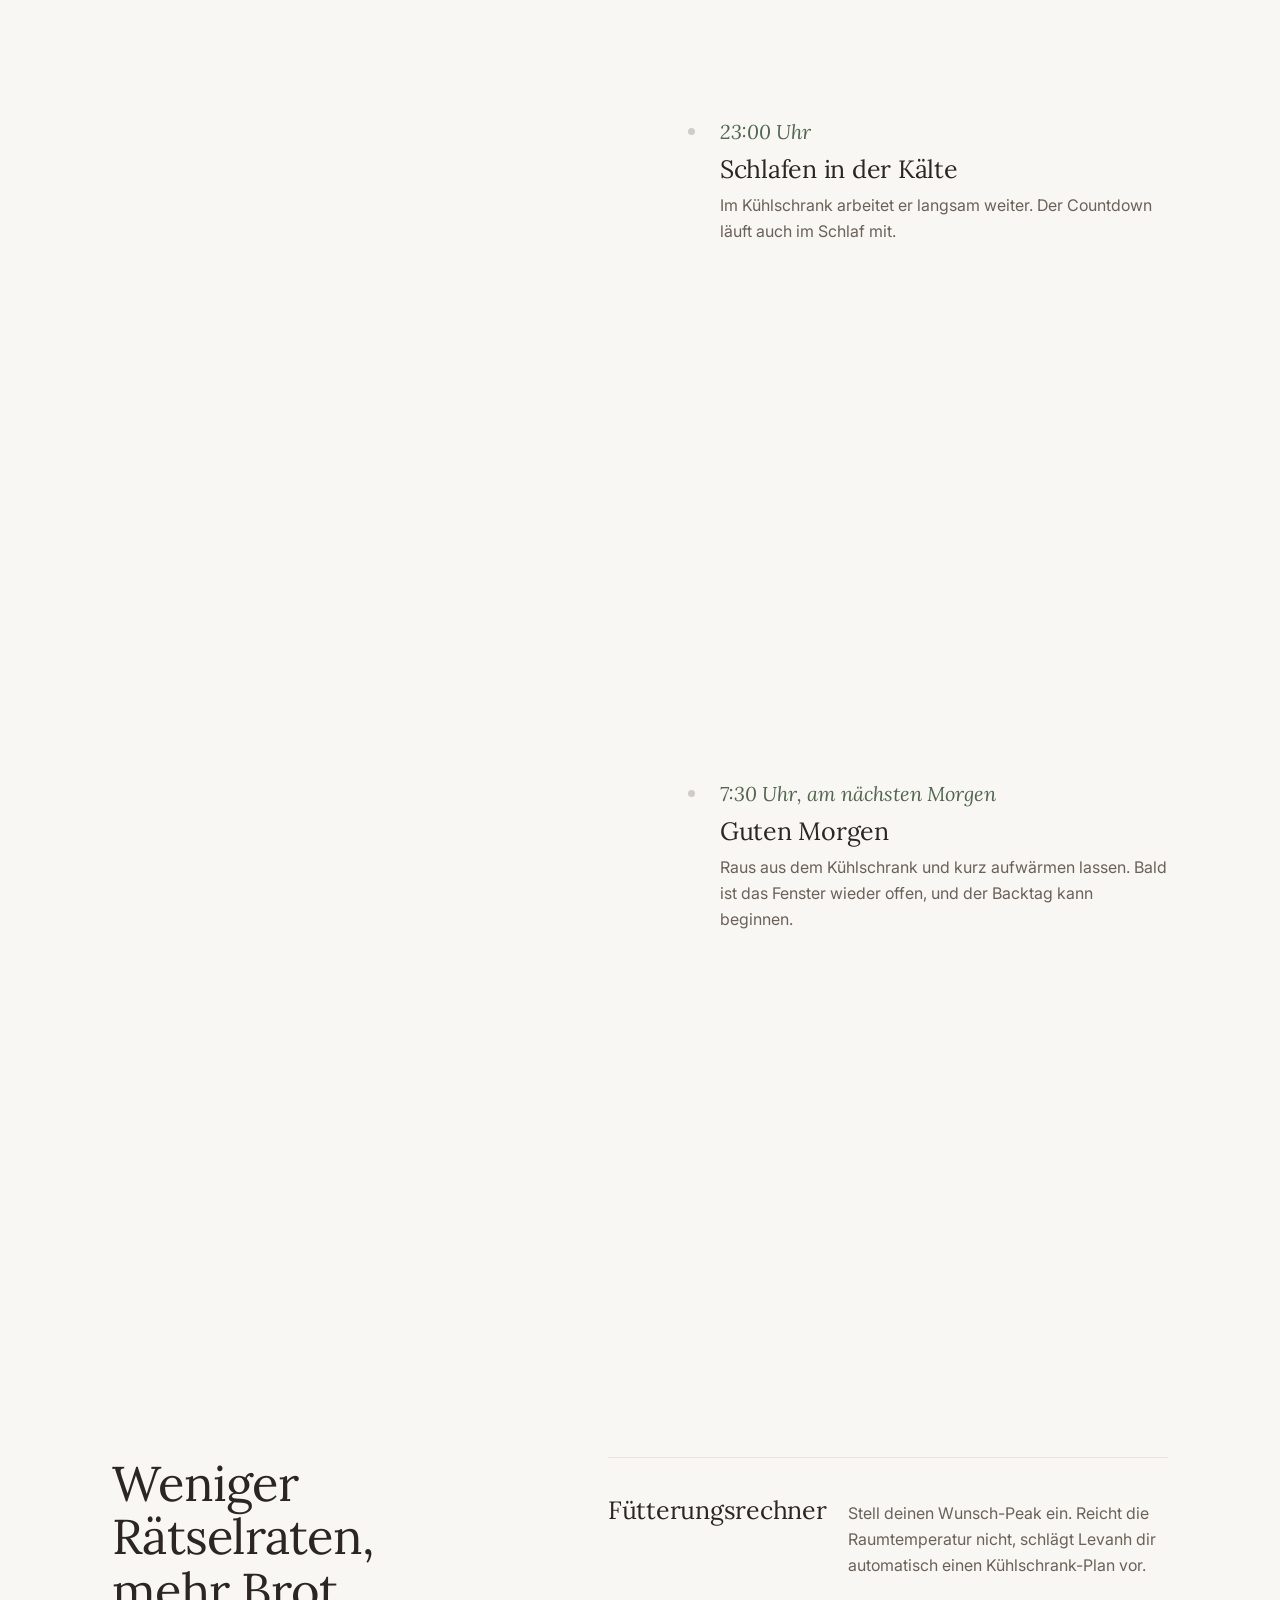
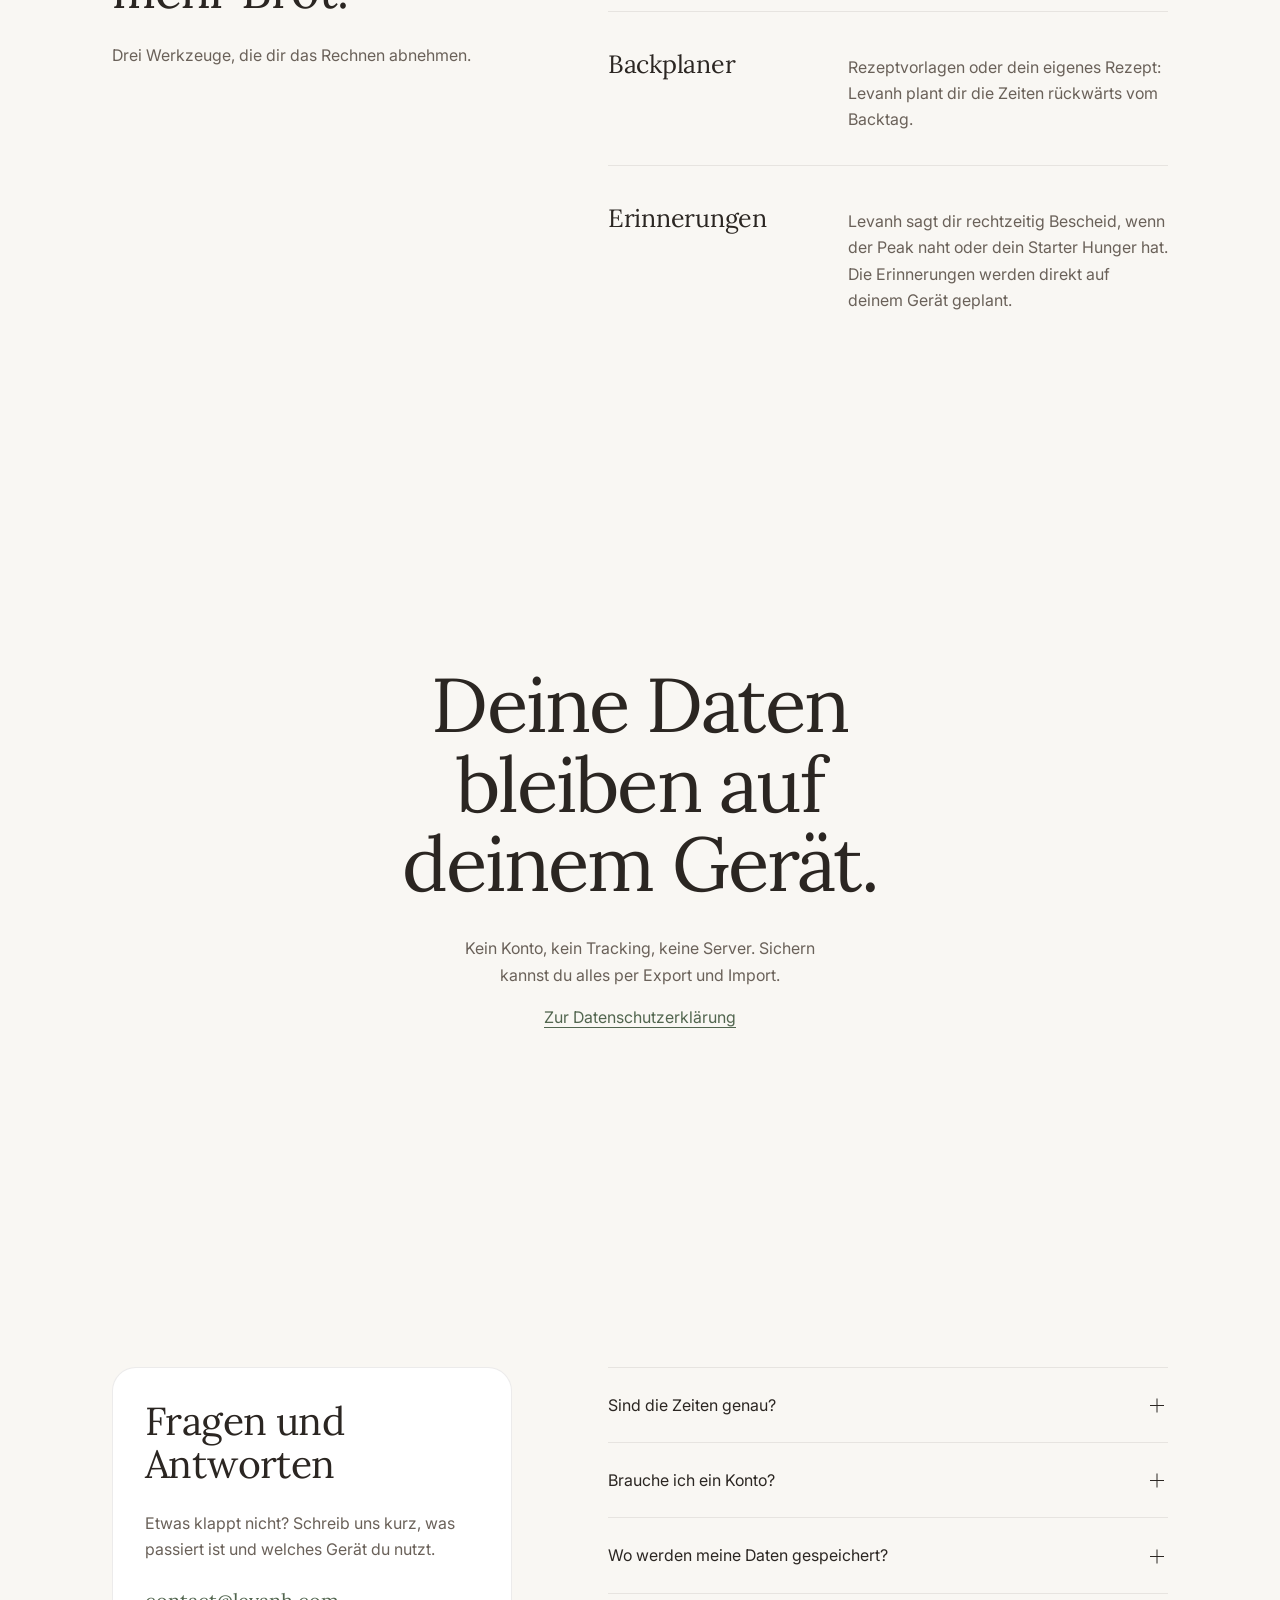
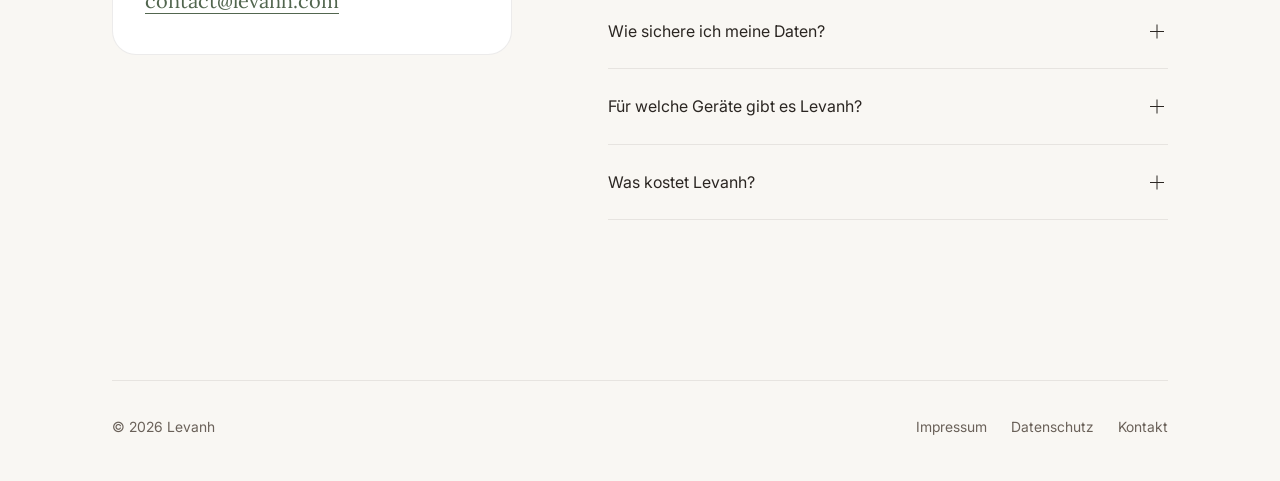
==== commit 52851326: "final changes" ====
--- a/index.html
+++ b/index.html
@@ -5,12 +5,16 @@
   <meta name="viewport" content="width=device-width, initial-scale=1.0">
   <title>Levanh – dein Sauerteig-Begleiter</title>
   <meta name="description" content="Levanh begleitet dich von der Fütterung bis zum Backtag: mit Peak-Fenster, Kühlschrank-Plan und Backplaner. Alle Daten bleiben auf deinem Gerät.">
-  <meta name="theme-color" content="#FAF7F2">
+  <meta name="color-scheme" content="light dark">
+  <meta name="theme-color" content="#F9F7F3" media="(prefers-color-scheme: light)">
+  <meta name="theme-color" content="#171513" media="(prefers-color-scheme: dark)">
   <link rel="canonical" href="https://levanh.com/">
   <link rel="icon" type="image/png" href="favicon.png">
   <link rel="apple-touch-icon" href="apple-touch-icon.png">
-  <link rel="preload" href="fonts/lora-600.woff2" as="font" type="font/woff2" crossorigin>
+  <link rel="preload" href="fonts/lora-400.woff2" as="font" type="font/woff2" crossorigin>
+  <link rel="preload" href="fonts/inter-400.woff2" as="font" type="font/woff2" crossorigin>
   <link rel="stylesheet" href="style.css">
+  <script src="script.js" defer></script>
   <meta property="og:type" content="website">
   <meta property="og:locale" content="de_DE">
   <meta property="og:site_name" content="Levanh">
@@ -24,127 +28,293 @@
 </head>
 <body>
 
+  <a class="skip" href="#inhalt">Zum Inhalt springen</a>
+
   <header class="site-header">
     <div class="wrap bar">
-      <a class="brand" href="index.html">Levanh</a>
-      <nav aria-label="Hauptnavigation">
-        <a href="#funktionen">Funktionen</a>
-        <a href="#faq">FAQ</a>
-        <a class="btn btn-small" href="#tester">Tester werden</a>
+      <a class="brand" href="index.html">
+        <picture>
+          <source srcset="img/logo-dark.png" media="(prefers-color-scheme: dark)">
+          <img src="img/logo.png" width="97" height="112" alt="">
+        </picture>
+        Levanh
+      </a>
+      <nav class="nav" aria-label="Hauptnavigation">
+        <a href="#hilfe">Hilfe</a>
       </nav>
     </div>
   </header>
 
-  <main>
-
-    <!-- HERO -->
-    <section class="hero">
-      <div class="bubbles" aria-hidden="true">
-        <span></span><span></span><span></span><span></span><span></span>
-      </div>
+  <main id="inhalt">
+
+    <!-- EINSTIEG -->
+    <section class="hero" aria-labelledby="titel">
       <div class="wrap hero-grid">
-        <div class="hero-text">
-          <p class="eyebrow">Minimalistischer Sauerteig-Begleiter</p>
-          <h1>Dein Sauerteig.<br>Dein Rhythmus.</h1>
+        <div>
+          <p class="label">Sauerteig-Begleiter</p>
+          <h1 id="titel">Dein Sauerteig.<br><em>Dein Rhythmus.</em></h1>
           <p class="lead">Levanh begleitet dich von der Fütterung bis zum Backtag: mit Peak-Fenster, Kühlschrank-Plan und Backplaner. Ruhig, klar und ohne Konto.</p>
-          <div class="stores">
-            <span class="store" aria-disabled="true">App Store <small>bald verfügbar</small></span>
-            <span class="store" aria-disabled="true">Google Play <small>bald verfügbar</small></span>
+        </div>
+        <figure class="hero-figure">
+          <div class="card stage-card" aria-hidden="true">
+            <div class="stage-head">
+              <p class="stage-name">Mai</p>
+              <p class="stage-meta">Weizen 550 · 100 % Hydration</p>
+            </div>
+            <picture class="stage-pics hero-pic">
+              <source srcset="img/avatars/dark/active_rising.png" media="(prefers-color-scheme: dark)">
+              <img src="img/avatars/active_rising.png" width="768" height="768" alt="" fetchpriority="high">
+            </picture>
+            <div class="stage-info">
+              <p class="countdown"><span class="countdown-kicker">Bereit in</span> <span class="countdown-big">2 h 41 min</span></p>
+              <p class="badge">Steigt</p>
+            </div>
+            <div class="peakbar" style="--value: 0.44">
+              <span class="peakbar-window"></span><span class="peakbar-fill"></span><span class="peakbar-tick"></span>
+            </div>
+            <p class="peakbar-labels"><span>Gefüttert 8:00</span> <span class="peakbar-peak">Peak 14:00</span></p>
           </div>
-        </div>
-        <!-- Wieder einblenden, sobald img/screenshot-1.png existiert:
-        <div class="phone">
-          <img src="img/screenshot-1.png" alt="Levanh-Startbildschirm mit Peak-Fenster und Countdown">
-        </div>
-        -->
+          <figcaption class="visually-hidden">Beispielansicht der App: Der Starter Mai steigt und ist in 2 Stunden 41 Minuten bereit.</figcaption>
+        </figure>
+      </div>
+    </section>
+
+    <!-- EIN TAG MIT DEINEM STARTER -->
+    <section class="section story" id="ein-tag" aria-labelledby="ein-tag-titel">
+      <div class="wrap">
+        <div class="section-head">
+          <p class="label">Ein Beispieltag</p>
+          <h2 id="ein-tag-titel">Ein Tag mit deinem Starter</h2>
+          <p>Levanh zeigt dir in jedem Moment, wie es deinem Starter geht und wann er bereit ist. Alle Zeiten sind Richtwerte, jeder Starter ist anders.</p>
+        </div>
+
+        <div class="story-grid">
+          <ol class="steps">
+            <li class="step">
+              <p class="step-time"><time datetime="08:00">8:00 Uhr</time></p>
+              <h3>Frisch gefüttert</h3>
+              <p>Mehl und Wasser sind drin. Levanh rechnet aus, wann dein Starter seinen Höhepunkt erreicht.</p>
+              <div class="card mini">
+                <picture class="mini-avatar">
+                  <source srcset="img/avatars/dark/well_fed.png" media="(prefers-color-scheme: dark)">
+                  <img src="img/avatars/well_fed.png" width="768" height="768" alt="Zufriedenes Glas mit wenig Teig und roten Wangen" loading="lazy">
+                </picture>
+                <div class="mini-info">
+                  <p class="badge">Gefüttert</p>
+                  <p class="countdown"><span class="countdown-kicker">Bereit in</span> <span class="countdown-big">6 h</span></p>
+                </div>
+                <div class="peakbar" aria-hidden="true" style="--value: 0.02">
+                  <span class="peakbar-window"></span><span class="peakbar-fill"></span><span class="peakbar-tick"></span>
+                </div>
+                <p class="peakbar-labels"><span>Gefüttert <span class="peakbar-fed">8:00</span></span> <span class="peakbar-peak">Peak <span class="peakbar-peak-time">14:00</span></span></p>
+              </div>
+            </li>
+            <li class="step">
+              <p class="step-time"><time datetime="11:00">11:00 Uhr</time></p>
+              <h3>Er wird lebendig</h3>
+              <p>Erste Bläschen, der Teig steigt. Du musst nichts tun.</p>
+              <div class="card mini">
+                <picture class="mini-avatar">
+                  <source srcset="img/avatars/dark/active_rising.png" media="(prefers-color-scheme: dark)">
+                  <img src="img/avatars/active_rising.png" width="768" height="768" alt="Glas halb voll, mit Bläschen und fröhlichem Gesicht" loading="lazy">
+                </picture>
+                <div class="mini-info">
+                  <p class="badge">Steigt</p>
+                  <p class="countdown"><span class="countdown-kicker">Bereit in</span> <span class="countdown-big">3 h</span></p>
+                </div>
+                <div class="peakbar" aria-hidden="true" style="--value: 0.4">
+                  <span class="peakbar-window"></span><span class="peakbar-fill"></span><span class="peakbar-tick"></span>
+                </div>
+                <p class="peakbar-labels"><span>Gefüttert <span class="peakbar-fed">8:00</span></span> <span class="peakbar-peak">Peak <span class="peakbar-peak-time">14:00</span></span></p>
+              </div>
+            </li>
+            <li class="step">
+              <p class="step-time"><time datetime="14:00">14:00 Uhr</time></p>
+              <h3>Peak</h3>
+              <p>Jetzt ist er am kräftigsten. Das Peak-Fenster ist offen: die beste Zeit zum Backen.</p>
+              <div class="card mini">
+                <picture class="mini-avatar">
+                  <source srcset="img/avatars/dark/peak_power.png" media="(prefers-color-scheme: dark)">
+                  <img src="img/avatars/peak_power.png" width="768" height="768" alt="Randvolles Glas mit vielen Bläschen und großen Augen" loading="lazy">
+                </picture>
+                <div class="mini-info">
+                  <p class="badge">Peak</p>
+                  <p class="countdown"><span class="countdown-kicker">Peak-Fenster</span> <span class="countdown-big">Jetzt offen</span></p>
+                </div>
+                <div class="peakbar" aria-hidden="true" style="--value: 0.8">
+                  <span class="peakbar-window"></span><span class="peakbar-fill"></span><span class="peakbar-tick"></span>
+                </div>
+                <p class="peakbar-labels"><span>Gefüttert <span class="peakbar-fed">8:00</span></span> <span class="peakbar-peak">Peak <span class="peakbar-peak-time">14:00</span></span></p>
+              </div>
+            </li>
+            <li class="step">
+              <p class="step-time"><time datetime="17:00">17:00 Uhr</time></p>
+              <h3>Er wird hungrig</h3>
+              <p>Der Teig sinkt langsam zusammen. Levanh erinnert dich rechtzeitig ans Füttern.</p>
+              <div class="card mini">
+                <picture class="mini-avatar">
+                  <source srcset="img/avatars/dark/getting_hungry.png" media="(prefers-color-scheme: dark)">
+                  <img src="img/avatars/getting_hungry.png" width="768" height="768" alt="Glas mit eingesunkenem Teig und besorgtem Gesicht" loading="lazy">
+                </picture>
+                <div class="mini-info">
+                  <p class="badge badge-crust">Hungrig</p>
+                  <p class="countdown"><span class="countdown-kicker">Peak vorbei seit</span> <span class="countdown-big">3 h</span></p>
+                </div>
+                <div class="peakbar" aria-hidden="true" style="--value: 1">
+                  <span class="peakbar-window"></span><span class="peakbar-fill"></span><span class="peakbar-tick"></span>
+                </div>
+                <p class="peakbar-labels"><span>Gefüttert <span class="peakbar-fed">8:00</span></span> <span class="peakbar-peak">Peak <span class="peakbar-peak-time">14:00</span></span></p>
+              </div>
+            </li>
+            <li class="step">
+              <p class="step-time"><time datetime="18:00">18:00 Uhr</time></p>
+              <h3>Ab in den Kühlschrank</h3>
+              <p>Du backst erst morgen? Reicht die Raumtemperatur nicht für deinen Wunsch-Peak, schlägt Levanh dir einen Kühlschrank-Plan vor.</p>
+              <div class="card mini">
+                <picture class="mini-avatar">
+                  <source srcset="img/avatars/dark/cooling_down.png" media="(prefers-color-scheme: dark)">
+                  <img src="img/avatars/cooling_down.png" width="768" height="768" alt="Glas mit Schal und Schneeflocken" loading="lazy">
+                </picture>
+                <div class="mini-info">
+                  <p class="badge">Kühlt ab</p>
+                  <p class="countdown"><span class="countdown-kicker">Bereit in</span> <span class="countdown-big">15 h</span></p>
+                </div>
+                <div class="peakbar" aria-hidden="true" style="--value: 0.03">
+                  <span class="peakbar-window"></span><span class="peakbar-fill"></span><span class="peakbar-tick"></span>
+                </div>
+                <p class="peakbar-labels"><span>Gefüttert <span class="peakbar-fed">18:00</span></span> <span class="peakbar-peak">Peak <span class="peakbar-peak-time">9:00</span></span></p>
+              </div>
+            </li>
+            <li class="step">
+              <p class="step-time"><time datetime="23:00">23:00 Uhr</time></p>
+              <h3>Schlafen in der Kälte</h3>
+              <p>Im Kühlschrank arbeitet er langsam weiter. Der Countdown läuft auch im Schlaf mit.</p>
+              <div class="card mini">
+                <picture class="mini-avatar">
+                  <source srcset="img/avatars/dark/sleeping_rising.png" media="(prefers-color-scheme: dark)">
+                  <img src="img/avatars/sleeping_rising.png" width="768" height="768" alt="Schlafendes Glas, halb voll, mit kleinen Z über dem Deckel" loading="lazy">
+                </picture>
+                <div class="mini-info">
+                  <p class="badge">Schläft</p>
+                  <p class="countdown"><span class="countdown-kicker">Bereit in</span> <span class="countdown-big">10 h</span></p>
+                </div>
+                <div class="peakbar" aria-hidden="true" style="--value: 0.27">
+                  <span class="peakbar-window"></span><span class="peakbar-fill"></span><span class="peakbar-tick"></span>
+                </div>
+                <p class="peakbar-labels"><span>Gefüttert <span class="peakbar-fed">18:00</span></span> <span class="peakbar-peak">Peak <span class="peakbar-peak-time">9:00</span></span></p>
+              </div>
+            </li>
+            <li class="step">
+              <p class="step-time"><time datetime="07:30">7:30 Uhr, am nächsten Morgen</time></p>
+              <h3>Guten Morgen</h3>
+              <p>Raus aus dem Kühlschrank und kurz aufwärmen lassen. Bald ist das Fenster wieder offen, und der Backtag kann beginnen.</p>
+              <div class="card mini">
+                <picture class="mini-avatar">
+                  <source srcset="img/avatars/dark/waking_up.png" media="(prefers-color-scheme: dark)">
+                  <img src="img/avatars/waking_up.png" width="768" height="768" alt="Gähnendes Glas mit roten Wangen" loading="lazy">
+                </picture>
+                <div class="mini-info">
+                  <p class="badge">Wacht auf</p>
+                  <p class="countdown"><span class="countdown-kicker">Bereit in</span> <span class="countdown-big">1 h 30 min</span></p>
+                </div>
+                <div class="peakbar" aria-hidden="true" style="--value: 0.72">
+                  <span class="peakbar-window"></span><span class="peakbar-fill"></span><span class="peakbar-tick"></span>
+                </div>
+                <p class="peakbar-labels"><span>Gefüttert <span class="peakbar-fed">18:00</span></span> <span class="peakbar-peak">Peak <span class="peakbar-peak-time">9:00</span></span></p>
+              </div>
+            </li>
+          </ol>
+        </div>
       </div>
     </section>
 
     <!-- FUNKTIONEN -->
-    <section class="section" id="funktionen">
+    <section class="section" id="funktionen" aria-labelledby="funktionen-titel">
+      <div class="wrap features-grid">
+        <div>
+          <h2 id="funktionen-titel">Weniger Rätselraten, mehr Brot.</h2>
+          <p class="muted">Drei Werkzeuge, die dir das Rechnen abnehmen.</p>
+
+          <!-- VIDEO – einblenden, sobald video/levanh.mp4 und video/levanh-poster.jpg existieren.
+               Stumm, unter 5 MB. Beschreibung an den Inhalt anpassen.
+          <figure class="video">
+            <video src="video/levanh.mp4" poster="video/levanh-poster.jpg" width="720" height="1280" muted loop playsinline preload="none" aria-describedby="video-text"></video>
+            <button class="btn" type="button" data-video-toggle>Video abspielen</button>
+            <figcaption id="video-text">[Kurze Beschreibung, was im Video passiert]</figcaption>
+          </figure>
+          -->
+        </div>
+
+        <dl class="recipe">
+          <div>
+            <dt>Fütterungsrechner</dt>
+            <dd>Stell deinen Wunsch-Peak ein. Reicht die Raumtemperatur nicht, schlägt Levanh dir automatisch einen Kühlschrank-Plan vor.</dd>
+          </div>
+          <div>
+            <dt>Backplaner</dt>
+            <dd>Rezeptvorlagen oder dein eigenes Rezept: Levanh plant dir die Zeiten rückwärts vom Backtag.</dd>
+          </div>
+          <div>
+            <dt>Erinnerungen</dt>
+            <dd>Levanh sagt dir rechtzeitig Bescheid, wenn der Peak naht oder dein Starter Hunger hat. Die Erinnerungen werden direkt auf deinem Gerät geplant.</dd>
+          </div>
+        </dl>
+      </div>
+    </section>
+
+    <!-- FOTOS – einblenden, sobald eigene Fotos in img/ liegen (z. B. Glas auf Leinen, Brot im Anschnitt).
+         JPG oder WebP, ca. 1600 px breit, unter 300 KB. width/height an das Foto anpassen, alt-Text beschreiben.
+    <section class="section" aria-label="Eindrücke">
       <div class="wrap">
-        <h2>Alles, was dein Starter braucht</h2>
-        <p class="section-lead">Weniger Rätselraten, mehr Brot.</p>
-        <div class="cards">
-          <article class="card">
-            <h3>Peak-Fenster</h3>
-            <p>Sieh auf einen Blick, wann dein Starter backbereit ist, mit Countdown und Balken, auch im Kühlschrank-Schlaf.</p>
-          </article>
-          <article class="card">
-            <h3>Fütterungsrechner</h3>
-            <p>Stell deinen Wunsch-Peak ein. Reicht die Raumtemperatur nicht, schlägt Levanh dir automatisch einen Kühlschrank-Plan vor.</p>
-          </article>
-          <article class="card">
-            <h3>Backplaner</h3>
-            <p>Rezeptvorlagen oder dein eigenes Rezept: Levanh plant dir die Zeiten rückwärts vom Backtag.</p>
-          </article>
-          <article class="card">
-            <h3>Alles bleibt bei dir</h3>
-            <p>Deine Daten liegen nur auf deinem Gerät. Kein Konto, kein Tracking, Backup per Export und Import.</p>
-          </article>
-        </div>
-      </div>
-    </section>
-
-    <!-- AVATARE – wieder einblenden, sobald die Bilder in img/ liegen.
-         Alt-Texte an die tatsächlichen Zustände anpassen.
-    <section class="section section-tint">
-      <div class="wrap">
-        <h2>Dein Starter hat Launen</h2>
-        <p class="section-lead">Jeder Zustand bekommt sein eigenes Gesicht, damit du nicht rechnen musst, um zu wissen, wie es ihm geht.</p>
-        <div class="avatars">
-          <img src="img/avatar-1.png" alt="Starter schläft im Kühlschrank">
-          <img src="img/avatar-2.png" alt="Starter ist hungrig">
-          <img src="img/avatar-3.png" alt="Starter blubbert">
-          <img src="img/avatar-4.png" alt="Starter ist am Peak">
-          <img src="img/avatar-5.png" alt="Starter fällt zusammen">
-        </div>
+        <figure class="photo">
+          <img src="img/foto-glas.jpg" width="1600" height="1000" alt="" loading="lazy">
+        </figure>
       </div>
     </section>
     -->
 
-    <!-- SO FUNKTIONIERT'S -->
-    <section class="section">
-      <div class="wrap">
-        <h2>So funktioniert’s</h2>
-        <ol class="steps">
-          <li><strong>Starter anlegen.</strong> Name, Mehl, Hydration, Standort, fertig.</li>
-          <li><strong>Füttern.</strong> Levanh zeigt dir, wann der Peak kommt, und erinnert dich rechtzeitig.</li>
-          <li><strong>Backen.</strong> Wenn das Fenster offen ist, führt dich der Backplaner Schritt für Schritt.</li>
-        </ol>
-      </div>
-    </section>
-
-    <!-- FAQ -->
-    <section class="section section-tint" id="faq">
-      <div class="wrap narrow">
-        <h2>Häufige Fragen</h2>
-        <details>
-          <summary>Sind die Zeiten genau?</summary>
-          <p>Alle Zeiten in Levanh sind Richtwerte. Jeder Starter, jedes Mehl und jede Küche ist anders, schau im Zweifel auf deinen Teig.</p>
-        </details>
-        <details>
-          <summary>Wo werden meine Daten gespeichert?</summary>
-          <p>Ausschließlich lokal auf deinem Gerät. Es gibt keine Übertragung an externe Server. Mehr dazu in der <a href="datenschutz.html">Datenschutzerklärung</a>.</p>
-        </details>
-        <details>
-          <summary>Für welche Geräte gibt es Levanh?</summary>
-          <p>Levanh erscheint für iPhone und Android. Die Stores folgen in Kürze.</p>
-        </details>
-        <details>
-          <summary>Was kostet Levanh?</summary>
-          <p>Details zum Preismodell geben wir zum Store-Start bekannt.</p>
-        </details>
-      </div>
-    </section>
-
-    <!-- TESTER -->
-    <section class="section" id="tester">
-      <div class="wrap">
-        <div class="cta">
-          <h2>Backst du mit Sauerteig?</h2>
-          <p>Wir suchen Tester für die Android-Version. Schreib uns kurz, dann schicken wir dir den Zugang.</p>
-          <a class="btn" href="mailto:hello@levanh.com?subject=Levanh%20Tester">Tester werden</a>
+    <!-- HALTUNG -->
+    <section class="section promise-section" aria-labelledby="daten-titel">
+      <div class="wrap promise">
+        <h2 class="promise-statement" id="daten-titel">Deine Daten bleiben auf deinem Gerät.</h2>
+        <p>Kein Konto, kein Tracking, keine Server. Sichern kannst du alles per Export und Import.</p>
+        <p><a href="datenschutz.html">Zur Datenschutzerklärung</a></p>
+      </div>
+    </section>
+
+    <!-- HILFE -->
+    <section class="section" id="hilfe" aria-labelledby="hilfe-titel">
+      <div class="wrap help-grid">
+        <div class="card help-intro">
+          <h2 id="hilfe-titel">Fragen und Antworten</h2>
+          <p>Etwas klappt nicht? Schreib uns kurz, was passiert ist und welches Gerät du nutzt.</p>
+          <a class="mail" href="mailto:contact@levanh.com?subject=Levanh%20Hilfe">contact@levanh.com</a>
+        </div>
+        <div class="faq">
+            <details>
+              <summary>Sind die Zeiten genau?</summary>
+              <p>Alle Zeiten in Levanh sind Richtwerte. Jeder Starter, jedes Mehl und jede Küche ist anders. Schau im Zweifel auf deinen Teig.</p>
+            </details>
+            <details>
+              <summary>Brauche ich ein Konto?</summary>
+              <p>Nein. Du öffnest die App und legst los.</p>
+            </details>
+            <details>
+              <summary>Wo werden meine Daten gespeichert?</summary>
+              <p>Ausschließlich lokal auf deinem Gerät. Es gibt keine Übertragung an externe Server. Mehr dazu in der <a href="datenschutz.html">Datenschutzerklärung</a>.</p>
+            </details>
+            <details>
+              <summary>Wie sichere ich meine Daten?</summary>
+              <p>Über Export und Import in der App. So kannst du deine Daten auch auf ein neues Gerät mitnehmen.</p>
+            </details>
+            <details>
+              <summary>Für welche Geräte gibt es Levanh?</summary>
+              <p>Levanh erscheint für iPhone und Android. Die Stores folgen in Kürze.</p>
+            </details>
+            <details>
+              <summary>Was kostet Levanh?</summary>
+              <p>Details zum Preismodell geben wir zum Store-Start bekannt.</p>
+            </details>
         </div>
       </div>
     </section>
@@ -153,14 +323,14 @@
 
   <footer class="site-footer">
     <div class="wrap foot">
-      <span>© 2026 Levanh</span>
+      <p>© 2026 Levanh</p>
       <nav aria-label="Rechtliches">
         <a href="impressum.html">Impressum</a>
         <a href="datenschutz.html">Datenschutz</a>
-        <a href="mailto:hello@levanh.com">Kontakt</a>
+        <a href="mailto:contact@levanh.com">Kontakt</a>
       </nav>
     </div>
   </footer>
 
 </body>
-</html>+</html>
--- a/style.css
+++ b/style.css
@@ -1,9 +1,21 @@
+/* ==========================================================
+   Levanh – Designsystem
+   Alle Farben, Größen, Abstände und Radien nur über :root.
+   ========================================================== */
+
 /* ---------- Schriften (lokal gehostet) ---------- */
 @font-face {
   font-family: "Lora";
-  src: url("fonts/lora-600.woff2") format("woff2");
-  font-weight: 600;
+  src: url("fonts/lora-400.woff2") format("woff2");
+  font-weight: 400;
   font-style: normal;
+  font-display: swap;
+}
+@font-face {
+  font-family: "Lora";
+  src: url("fonts/lora-400-italic.woff2") format("woff2");
+  font-weight: 400;
+  font-style: italic;
   font-display: swap;
 }
 @font-face {
@@ -21,309 +33,550 @@
   font-display: swap;
 }
 
-/* ---------- Design-Tokens ---------- */
+/* ---------- Tokens ---------- */
 :root {
-  --bg: #FAF7F2;
+  /* Farben – Hell */
+  --bg: #F9F7F3;
   --surface: #FFFFFF;
-  --tint: #F2EDE4;
-  --text: #261C14;
-  --muted: #6B5D50;
-  --sage: #627863;
-  --sage-soft: #E4EBE2;
-  --on-sage: #FFFFFF;
-  --line: rgba(38, 28, 20, 0.12);
-  --radius: 20px;
+  --tint: #F1EEE8;
+  --text: #2B2622;
+  --muted: #6A6159;
+  --accent: #627863;          /* Flächen: Balken, Markierungen */
+  --accent-text: #52664F;     /* Text und Links, mind. 5:1 auf allen Flächen */
+  --accent-soft: #E4EBE2;
+  --crust: #9A5B3A;           /* Braun, sparsam: Hinweis „Hungrig“ */
+  --crust-soft: #F8EEE7;
+  --line: rgba(43, 38, 34, 0.09);
+  --line-strong: rgba(43, 38, 34, 0.2);
+
+  /* Schrift */
   --serif: "Lora", Georgia, "Times New Roman", serif;
   --sans: "Inter", -apple-system, BlinkMacSystemFont, "Segoe UI", Roboto, Helvetica, Arial, sans-serif;
+
+  /* Modulare Skala 1,25 – Basis 16 px */
+  --step--2: 0.75rem;
+  --step--1: 0.875rem;
+  --step-0: 1rem;
+  --step-1: 1.25rem;
+  --step-2: 1.563rem;
+  --step-3: 1.953rem;
+  --step-4: 2.441rem;
+  --step-5: 3.052rem;
+  --step-6: 3.815rem;
+  --step-7: 4.768rem;
+
+  /* 8-px-Raster */
+  --space-1: 0.5rem;
+  --space-2: 1rem;
+  --space-3: 1.5rem;
+  --space-4: 2rem;
+  --space-6: 3rem;
+  --space-8: 4rem;
+  --space-12: 6rem;
+  --space-16: 8rem;
+
+  /* Maße */
+  --measure: 62ch;
+  --page: 72rem;
+  --gutter: var(--space-3);
+  --header-h: 4.5rem;
+  --target: 2.75rem;          /* 44 px Klickfläche */
+  --radius-card: 1.5rem;      /* Karten wie in der App */
+  --radius-pill: 999px;
+  --focus: 2px solid var(--accent-text);
+
+  /* Bewegung */
+  --ease: cubic-bezier(0.2, 0.6, 0.2, 1);
+  --dur: 320ms;
 }
 
 @media (prefers-color-scheme: dark) {
   :root {
-    --bg: #1A1612;
-    --surface: #241F19;
-    --tint: #211C16;
-    --text: #F3EDE3;
-    --muted: #B5A999;
-    --sage: #9DB59E;
-    --sage-soft: #2B352C;
-    --on-sage: #1A1612;
-    --line: rgba(243, 237, 227, 0.14);
+    --bg: #171513;
+    --surface: #211E1B;
+    --tint: #1D1B18;
+    --text: #EFEBE5;
+    --muted: #ADA59B;
+    --accent: #9DB59E;
+    --accent-text: #9DB59E;
+    --accent-soft: #2B352C;
+    --crust: #D9A27E;
+    --crust-soft: #3A2A20;
+    --line: rgba(239, 235, 229, 0.1);
+    --line-strong: rgba(239, 235, 229, 0.24);
   }
 }
 
 /* ---------- Basis ---------- */
-* { box-sizing: border-box; }
-
-html { scroll-behavior: smooth; }
+*, *::before, *::after { box-sizing: border-box; }
+
+html {
+  scroll-behavior: smooth;
+  scroll-padding-top: calc(var(--header-h) + var(--space-3)); /* Fokus nie unter dem Header */
+  -webkit-text-size-adjust: 100%;
+  text-size-adjust: 100%;
+}
 
 body {
   margin: 0;
   background: var(--bg);
   color: var(--text);
   font-family: var(--sans);
-  font-size: 1rem;
+  font-size: var(--step-0);
   line-height: 1.65;
   -webkit-font-smoothing: antialiased;
+  -moz-osx-font-smoothing: grayscale;
 }
 
 h1, h2, h3 {
   font-family: var(--serif);
+  font-weight: 400;
+  line-height: 1.1;
+  letter-spacing: -0.015em;
+  margin: 0 0 var(--space-3);
+  text-wrap: balance;
+}
+h1 { font-size: clamp(2.75rem, 1.4rem + 5.6vw, var(--step-7)); line-height: 1.02; letter-spacing: -0.025em; }
+h2 { font-size: clamp(var(--step-4), 1.6rem + 2.4vw, var(--step-5)); }
+h3 { font-size: var(--step-2); letter-spacing: -0.01em; }
+
+em { font-style: italic; }
+h1 em { color: var(--accent-text); }
+
+p { margin: 0 0 var(--space-2); max-width: var(--measure); }
+
+img { max-width: 100%; height: auto; display: block; }
+
+a { color: var(--accent-text); text-decoration-thickness: 1px; text-underline-offset: 0.25em; }
+a:hover { text-decoration-thickness: 2px; }
+
+:focus-visible {
+  outline: var(--focus);
+  outline-offset: 4px;
+  border-radius: 2px;
+}
+
+.wrap { max-width: var(--page); margin-inline: auto; padding-inline: var(--gutter); }
+
+.muted { color: var(--muted); }
+
+.visually-hidden {
+  position: absolute !important;
+  width: 1px;
+  height: 1px;
+  overflow: hidden;
+  clip: rect(0 0 0 0);
+  white-space: nowrap;
+}
+
+/* Kleines Label über Überschriften – nur kurze Wörter, daher Versalien erlaubt */
+.label {
+  margin: 0 0 var(--space-3);
+  font-size: var(--step--2);
   font-weight: 600;
-  line-height: 1.2;
-  margin: 0 0 0.6rem;
-}
-
-h1 { font-size: clamp(2.2rem, 6vw, 3.6rem); }
-h2 { font-size: clamp(1.6rem, 4vw, 2.2rem); }
-h3 { font-size: 1.2rem; }
-
-p { margin: 0 0 1rem; color: var(--muted); }
-
-a { color: var(--sage); text-underline-offset: 3px; }
-a:hover { text-decoration-thickness: 2px; }
-
-a:focus-visible,
-summary:focus-visible {
-  outline: 3px solid var(--sage);
-  outline-offset: 3px;
-  border-radius: 6px;
-}
-
-.wrap { max-width: 1040px; margin: 0 auto; padding: 0 24px; }
-.narrow { max-width: 720px; }
+  letter-spacing: 0.14em;
+  text-transform: uppercase;
+  color: var(--accent-text);
+}
+
+/* ---------- Skip-Link ---------- */
+.skip {
+  position: absolute;
+  left: var(--space-2);
+  top: var(--space-1);
+  z-index: 100;
+  padding: var(--space-1) var(--space-2);
+  background: var(--text);
+  color: var(--bg);
+  font-weight: 600;
+  transform: translateY(-200%);
+}
+.skip:focus { transform: none; }
 
 /* ---------- Header ---------- */
 .site-header {
   position: sticky;
   top: 0;
   z-index: 10;
-  background: color-mix(in srgb, var(--bg) 88%, transparent);
-  backdrop-filter: blur(10px);
-  border-bottom: 1px solid var(--line);
+  background: var(--bg);
 }
 
 .bar {
   display: flex;
   align-items: center;
   justify-content: space-between;
-  height: 64px;
+  gap: var(--space-2);
+  min-height: var(--header-h);
 }
 
 .brand {
+  display: inline-flex;
+  align-items: center;
+  gap: 0.6rem;
+  min-height: var(--target);
   font-family: var(--serif);
-  font-weight: 600;
-  font-size: 1.4rem;
+  font-size: var(--step-1);
+  letter-spacing: -0.01em;
   color: var(--text);
   text-decoration: none;
 }
-
-.bar nav { display: flex; align-items: center; gap: 22px; }
-.bar nav a { color: var(--muted); text-decoration: none; font-size: 0.95rem; }
-.bar nav a:hover { color: var(--text); }
-
-/* ---------- Buttons ---------- */
-.btn {
-  display: inline-block;
-  background: var(--sage);
-  color: var(--on-sage) !important;
-  font-weight: 600;
+.brand img { width: 1.5rem; height: auto; }
+
+.nav { display: flex; gap: var(--space-3); }
+.nav a {
+  display: inline-flex;
+  align-items: center;
+  min-height: var(--target);
+  color: var(--muted);
   text-decoration: none;
-  padding: 14px 28px;
-  border-radius: 999px;
-  transition: transform 0.15s ease, opacity 0.15s ease;
-}
-.btn:hover { opacity: 0.9; transform: translateY(-1px); }
-.btn-small { padding: 8px 18px; font-size: 0.9rem; }
+  font-size: var(--step--1);
+  letter-spacing: 0.02em;
+}
+.nav a:hover { color: var(--text); }
+
+/* ---------- Abschnitte ---------- */
+.section { padding-block: var(--space-12); }
+
+.section-head { margin-bottom: var(--space-8); max-width: 40rem; }
+.section-head p:not(.label) { color: var(--muted); font-size: var(--step-1); line-height: 1.55; }
 
 /* ---------- Hero ---------- */
-.hero {
-  position: relative;
-  overflow: hidden;
-  padding: 72px 0 88px;
-}
-
-.hero-grid {
-  position: relative;
-  display: grid;
-  gap: 48px;
-  align-items: center;
-}
-
-.eyebrow {
-  color: var(--sage);
-  font-weight: 600;
-  font-size: 0.85rem;
-  letter-spacing: 0.08em;
-  text-transform: uppercase;
-  margin-bottom: 1rem;
-}
-
-.lead { font-size: 1.15rem; max-width: 34ch; }
-
-.stores { display: flex; flex-wrap: wrap; gap: 12px; margin-top: 1.6rem; }
-
-.store {
-  display: inline-flex;
-  flex-direction: column;
-  padding: 10px 20px;
-  border: 1px solid var(--line);
-  border-radius: 14px;
-  background: var(--surface);
-  color: var(--text);
-  font-weight: 600;
-  line-height: 1.3;
-  opacity: 0.85;
-}
-.store small { font-weight: 400; color: var(--muted); font-size: 0.78rem; }
-
-.phone {
-  justify-self: center;
-  width: 250px;
-  aspect-ratio: 9 / 19;
-  background: var(--tint);
-  border: 8px solid var(--text);
-  border-radius: 38px;
-  overflow: hidden;
-  box-shadow: 0 24px 60px rgba(38, 28, 20, 0.18);
-}
-.phone img { width: 100%; height: 100%; object-fit: cover; display: block; }
-
-/* Blasen */
-.bubbles span {
-  position: absolute;
-  bottom: -60px;
-  border-radius: 50%;
-  border: 2px solid var(--sage);
-  background: var(--sage-soft);
-  opacity: 0;
-  animation: rise 14s ease-in infinite;
-}
-.bubbles span:nth-child(1) { left: 8%;  width: 18px; height: 18px; animation-delay: 0s; }
-.bubbles span:nth-child(2) { left: 22%; width: 34px; height: 34px; animation-delay: 3s; animation-duration: 17s; }
-.bubbles span:nth-child(3) { left: 48%; width: 14px; height: 14px; animation-delay: 6s; }
-.bubbles span:nth-child(4) { left: 70%; width: 26px; height: 26px; animation-delay: 2s; animation-duration: 16s; }
-.bubbles span:nth-child(5) { left: 90%; width: 20px; height: 20px; animation-delay: 8s; }
-
-@keyframes rise {
-  0%   { transform: translateY(0) scale(0.8); opacity: 0; }
-  15%  { opacity: 0.6; }
-  100% { transform: translateY(-560px) scale(1.1); opacity: 0; }
-}
-
-/* ---------- Sektionen ---------- */
-.section { padding: 80px 0; }
-.section-tint { background: var(--tint); }
-.section-lead { font-size: 1.1rem; margin-bottom: 2.2rem; max-width: 48ch; }
-
-.cards {
-  display: grid;
-  gap: 20px;
-  grid-template-columns: repeat(auto-fit, minmax(230px, 1fr));
-}
-
+.hero { padding-block: var(--space-6) var(--space-12); }
+
+.hero-grid { display: grid; gap: var(--space-8); align-items: center; }
+
+.lead {
+  font-size: var(--step-1);
+  line-height: 1.55;
+  color: var(--muted);
+  max-width: 30ch;
+  margin-top: var(--space-4);
+}
+
+.hero-figure { margin: 0; justify-self: center; width: min(100%, 24rem); }
+.hero-figure .stage-card { width: 100%; }
+
+/* ---------- Karte (wie in der App) ---------- */
 .card {
   background: var(--surface);
   border: 1px solid var(--line);
-  border-radius: var(--radius);
-  padding: 28px;
-}
-.card p { margin: 0; }
-
-.avatars {
+  border-radius: var(--radius-card);
+  padding: var(--space-3);
+}
+
+/* ---------- Badge ---------- */
+.badge {
+  display: inline-block;
+  margin: 0;
+  padding: 0.3rem 0.75rem;
+  border-radius: var(--radius-pill);
+  background: var(--accent-soft);
+  color: var(--accent-text);
+  font-size: var(--step--2);
+  font-weight: 600;
+  letter-spacing: 0.1em;
+  text-transform: uppercase;
+  line-height: 1.4;
+}
+.badge-crust { background: var(--crust-soft); color: var(--crust); }
+
+/* ---------- Countdown ---------- */
+.countdown { margin: 0; display: grid; gap: 0.15rem; }
+.countdown-kicker { color: var(--muted); font-size: var(--step--1); }
+.countdown-big {
+  font-family: var(--serif);
+  font-size: var(--step-3);
+  line-height: 1.1;
+  letter-spacing: -0.01em;
+  color: var(--text);
+}
+
+/* ---------- Peak-Balken mit Fenster (wie in der App) ----------
+   Peak liegt bei 80 %, das Fenster reicht von 70 bis 90 %. */
+.peakbar {
+  position: relative;
+  height: 6px;
+  border-radius: var(--radius-pill);
+  background: var(--tint);
+  box-shadow: inset 0 0 0 1px var(--line);
+}
+.peakbar-window {
+  position: absolute;
+  top: -3px;
+  bottom: -3px;
+  left: 70%;
+  width: 20%;
+  border-radius: var(--radius-pill);
+  background: var(--accent-soft);
+}
+.peakbar-fill {
+  position: absolute;
+  inset: 0;
+  border-radius: inherit;
+  background: var(--accent);
+  transform-origin: left center;
+  transform: scaleX(var(--value, 0));
+}
+.peakbar-tick {
+  position: absolute;
+  top: -5px;
+  bottom: -5px;
+  left: 80%;
+  width: 2px;
+  margin-left: -1px;
+  background: var(--text);
+  border-radius: 1px;
+}
+.peakbar-labels {
+  position: relative;
+  margin: var(--space-1) 0 0;
+  min-height: 1.5em;
+  font-size: var(--step--1);
+  color: var(--muted);
+  font-variant-numeric: tabular-nums;
+}
+.peakbar-peak { position: absolute; left: 80%; transform: translateX(-50%); white-space: nowrap; }
+
+/* ---------- Geschichte: Ein Tag mit deinem Starter ---------- */
+.story { padding-top: var(--space-8); }
+
+.steps { list-style: none; margin: 0; padding: 0; display: grid; gap: var(--space-12); }
+
+.step .step-time {
+  margin: 0 0 var(--space-1);
+  font-family: var(--serif);
+  font-style: italic;
+  font-size: var(--step-1);
+  color: var(--accent-text);
+}
+.step h3 { margin-bottom: var(--space-1); }
+.step > p { color: var(--muted); }
+
+/* Mini-Karte in jedem Schritt (Handy und ohne JavaScript) */
+.mini {
+  display: grid;
+  grid-template-columns: 4.5rem 1fr;
+  gap: var(--space-2) var(--space-3);
+  align-items: center;
+  max-width: 26rem;
+  margin-top: var(--space-3);
+}
+.mini-avatar img { width: 4.5rem; }
+.mini-info { display: grid; gap: var(--space-1); justify-items: start; }
+.mini .peakbar,
+.mini .peakbar-labels { grid-column: 1 / -1; }
+.mini .peakbar { margin-top: var(--space-1); }
+
+/* Bühne – nur sichtbar, wenn JavaScript aktiv ist und Platz da ist */
+.stage { display: none; }
+
+@media (min-width: 60rem) {
+  .story-live .story-grid {
+    display: grid;
+    grid-template-columns: 1fr 1fr;
+    gap: var(--space-12);
+    align-items: start;
+  }
+  .story-live .stage {
+    display: grid;
+    position: sticky;
+    top: calc(var(--header-h) + var(--space-3));
+    min-height: calc(100vh - var(--header-h) - var(--space-6));
+    align-content: center;
+  }
+  .story-live .steps { gap: 0; }
+  .story-live .step {
+    min-height: 75vh;
+    display: grid;
+    align-content: center;
+    padding-left: var(--space-4);
+  }
+  /* kleiner Punkt an der Uhrzeit als Markierung */
+  .story-live .step .step-time { position: relative; }
+  .story-live .step .step-time::before {
+    content: "";
+    position: absolute;
+    left: calc(-1 * var(--space-4));
+    top: 50%;
+    width: 7px;
+    height: 7px;
+    margin-top: -3.5px;
+    border-radius: 50%;
+    background: var(--line-strong);
+    transition: background-color var(--dur) var(--ease), transform var(--dur) var(--ease);
+  }
+  .story-live .step.is-active .step-time::before { background: var(--accent); transform: scale(1.6); }
+  .story-live .mini { display: none; }
+}
+
+/* Die Bühne ist eine Dashboard-Karte wie in der App */
+.stage-card {
+  display: grid;
+  gap: var(--space-3);
+  width: min(100%, 26rem);
+  justify-self: center;
+  padding: var(--space-4);
+}
+.stage-head { text-align: center; }
+.stage-name { margin: 0; font-family: var(--serif); font-size: var(--step-3); line-height: 1.1; }
+.stage-meta { margin: 0.25rem auto 0; font-size: var(--step--1); color: var(--muted); }
+
+.stage-pics { position: relative; aspect-ratio: 1; width: 62%; justify-self: center; }
+.stage-pics picture { position: absolute; inset: 0; opacity: 0; transition: opacity var(--dur) var(--ease); }
+.stage-pics picture.is-active { opacity: 1; }
+.stage-pics img { width: 100%; height: 100%; }
+
+.stage-info { display: flex; justify-content: space-between; align-items: flex-start; gap: var(--space-2); }
+.stage .peakbar-fill { transition: transform 700ms var(--ease); }
+
+/* ---------- Funktionen ---------- */
+.features-grid { display: grid; gap: var(--space-6); }
+
+.recipe { margin: 0; }
+.recipe div {
+  display: grid;
+  gap: var(--space-1);
+  padding-block: var(--space-4);
+  border-top: 1px solid var(--line);
+}
+.recipe dt { font-family: var(--serif); font-size: var(--step-2); letter-spacing: -0.01em; }
+.recipe dd { margin: 0; color: var(--muted); max-width: var(--measure); }
+
+/* Video – Platz ist vorbereitet, Inhalt folgt */
+.video { margin: var(--space-6) 0 0; display: grid; gap: var(--space-2); justify-items: start; }
+.video video { width: 100%; height: auto; background: var(--tint); }
+.video figcaption { color: var(--muted); font-size: var(--step--1); }
+
+/* ---------- Haltung: ein großer, ruhiger Moment ---------- */
+.promise-section { padding-block: var(--space-16); }
+.promise { text-align: center; display: grid; justify-items: center; }
+.promise-statement {
+  font-size: clamp(var(--step-5), 1.6rem + 4.4vw, var(--step-7));
+  line-height: 1.04;
+  letter-spacing: -0.025em;
+  max-width: 14ch;
+  margin: 0 auto var(--space-4);
+}
+.promise p { color: var(--muted); margin-inline: auto; max-width: 40ch; }
+
+/* ---------- Fotos – Platz ist vorbereitet, Inhalt folgt ---------- */
+.photo { margin: 0; }
+.photo img { width: 100%; height: auto; border-radius: var(--radius-card); }
+.photo figcaption { margin-top: var(--space-2); font-size: var(--step--1); color: var(--muted); }
+
+/* ---------- Button (für das Video) ---------- */
+.btn {
+  display: inline-flex;
+  align-items: center;
+  justify-content: center;
+  min-height: var(--target);
+  padding: 0 var(--space-3);
+  border: 1px solid var(--line-strong);
+  border-radius: var(--radius-pill);
+  background: transparent;
+  color: var(--text);
+  font: 600 var(--step--1) / 1 var(--sans);
+  letter-spacing: 0.02em;
+  cursor: pointer;
+}
+.btn:hover { border-color: var(--text); }
+.btn:active { transform: translateY(1px); }
+
+/* ---------- Hilfe ---------- */
+.help-grid { display: grid; gap: var(--space-6); }
+
+.help-intro { align-self: start; padding: var(--space-4); }
+.help-intro h2 { font-size: clamp(var(--step-3), 1.4rem + 1.6vw, var(--step-4)); }
+.help-intro p { color: var(--muted); }
+.help-intro .mail {
+  display: inline-flex;
+  align-items: center;
+  min-height: var(--target);
+  font-family: var(--serif);
+  font-size: var(--step-1);
+  word-break: break-word;
+}
+
+.faq { border-bottom: 1px solid var(--line); }
+details { border-top: 1px solid var(--line); }
+summary {
+  position: relative;
+  display: flex;
+  align-items: center;
+  min-height: var(--target);
+  padding: var(--space-3) var(--space-6) var(--space-3) 0;
+  cursor: pointer;
+  font-size: var(--step-0);
+  list-style: none;
+}
+summary::-webkit-details-marker { display: none; }
+/* feines Plus, das zum Minus wird */
+summary::before,
+summary::after {
+  content: "";
+  position: absolute;
+  right: 0.25rem;
+  top: 50%;
+  width: 0.875rem;
+  height: 1px;
+  background: var(--text);
+  transition: transform var(--dur) var(--ease);
+}
+summary::after { transform: rotate(90deg); }
+details[open] summary::after { transform: rotate(0deg); }
+summary:hover { color: var(--accent-text); }
+details p { color: var(--muted); padding-bottom: var(--space-3); margin: 0; }
+
+/* ---------- Footer ---------- */
+.site-footer { padding-block: var(--space-4); font-size: var(--step--1); color: var(--muted); }
+.foot {
   display: flex;
   flex-wrap: wrap;
-  gap: 20px;
-  justify-content: center;
-}
-.avatars img { width: 110px; height: auto; }
-
-.steps {
-  list-style: none;
-  counter-reset: step;
-  padding: 0;
-  margin: 2rem 0 0;
+  align-items: center;
+  justify-content: space-between;
+  gap: var(--space-1) var(--space-3);
+}
+.foot::before { content: ""; flex-basis: 100%; height: 1px; margin-bottom: var(--space-2); background: var(--line); }
+.foot nav { display: flex; flex-wrap: wrap; gap: 0 var(--space-3); }
+.foot a { display: inline-flex; align-items: center; min-height: var(--target); color: var(--muted); text-decoration: none; }
+.foot a:hover { color: var(--text); text-decoration: underline; }
+.foot p { margin: 0; }
+
+/* ---------- Rechtliche Seiten ---------- */
+.legal { max-width: calc(var(--measure) + 2 * var(--gutter)); padding-block: var(--space-8) var(--space-12); }
+.legal h1 { font-size: clamp(var(--step-4), 1.6rem + 2.6vw, var(--step-5)); }
+.legal h2 { font-size: var(--step-2); margin-top: var(--space-8); }
+.legal .meta { color: var(--muted); font-size: var(--step--1); }
+
+/* ---------- 404 ---------- */
+.notfound {
   display: grid;
-  gap: 18px;
-}
-.steps li {
-  counter-increment: step;
-  position: relative;
-  padding: 4px 0 4px 60px;
-  color: var(--muted);
-}
-.steps li strong { color: var(--text); }
-.steps li::before {
-  content: counter(step);
-  position: absolute;
-  left: 0;
-  top: 0;
-  width: 42px;
-  height: 42px;
-  display: grid;
-  place-items: center;
-  border-radius: 50%;
-  background: var(--sage-soft);
-  color: var(--sage);
-  font-family: var(--serif);
-  font-weight: 600;
-  font-size: 1.1rem;
-}
-
-/* FAQ */
-details {
-  background: var(--surface);
-  border: 1px solid var(--line);
-  border-radius: 16px;
-  padding: 18px 22px;
-  margin-bottom: 12px;
-}
-summary { cursor: pointer; font-weight: 600; list-style: none; }
-summary::-webkit-details-marker { display: none; }
-summary::after { content: "+"; float: right; color: var(--sage); font-size: 1.3rem; line-height: 1; }
-details[open] summary::after { content: "–"; }
-details p { margin: 0.8rem 0 0; }
-
-/* CTA */
-.cta {
-  background: var(--sage-soft);
-  border-radius: 28px;
-  padding: 56px 28px;
+  justify-items: center;
   text-align: center;
-}
-.cta p { max-width: 44ch; margin: 0 auto 1.6rem; }
-
-/* ---------- Footer ---------- */
-.site-footer { border-top: 1px solid var(--line); padding: 28px 0; font-size: 0.9rem; }
-.foot { display: flex; flex-wrap: wrap; justify-content: space-between; gap: 12px; color: var(--muted); }
-.foot nav { display: flex; gap: 20px; }
-.foot a { color: var(--muted); }
-
-/* ---------- Rechtliche Seiten ---------- */
-.legal { padding-top: 56px; padding-bottom: 72px; }
-.legal h1 { font-size: clamp(1.8rem, 5vw, 2.4rem); }
-.legal h2 {
-  font-size: 1.3rem;
-  margin-top: 2.2rem;
-  padding-bottom: 0.4rem;
-  border-bottom: 1px solid var(--line);
-}
-.legal p { color: var(--text); font-size: 0.97rem; }
-.legal .meta { color: var(--muted); font-size: 0.9rem; }
-
-/* ---------- Responsiv ---------- */
-@media (min-width: 820px) {
-  .hero { padding: 96px 0 112px; }
-  .hero-grid:has(.phone) { grid-template-columns: 1.2fr 1fr; }
-  .phone { width: 280px; justify-self: end; }
-}
-
-@media (max-width: 640px) {
-  .bar nav a:not(.btn) { display: none; }
-  .section { padding: 56px 0; }
-}
-
+  padding-block: var(--space-8) var(--space-16);
+}
+.notfound img { width: 9rem; margin-bottom: var(--space-4); }
+.notfound h1 { font-size: clamp(var(--step-4), 1.6rem + 2.6vw, var(--step-5)); max-width: 16ch; }
+.notfound p:not(.label) { color: var(--muted); max-width: 44ch; }
+
+/* ---------- Größere Bildschirme ---------- */
+@media (min-width: 48rem) {
+  :root { --gutter: var(--space-6); }
+  .section { padding-block: var(--space-16); }
+  .hero { min-height: calc(100svh - var(--header-h)); display: grid; align-items: center; padding-block: var(--space-8); }
+  .promise-section { padding-block: calc(var(--space-16) * 1.5); }
+  .hero-grid { grid-template-columns: 7fr 5fr; }
+  .features-grid { grid-template-columns: 5fr 7fr; gap: var(--space-12); }
+  .recipe div { grid-template-columns: 13rem 1fr; gap: var(--space-4); align-items: baseline; }
+  .help-grid { grid-template-columns: 5fr 7fr; gap: var(--space-12); }
+}
+
+/* ---------- Weniger Bewegung ---------- */
 @media (prefers-reduced-motion: reduce) {
   html { scroll-behavior: auto; }
-  .bubbles span { animation: none; opacity: 0.35; bottom: 24px; }
-  .btn { transition: none; }
-}+  *, *::before, *::after {
+    transition-duration: 0.01ms !important;
+    animation-duration: 0.01ms !important;
+    animation-iteration-count: 1 !important;
+  }
+}
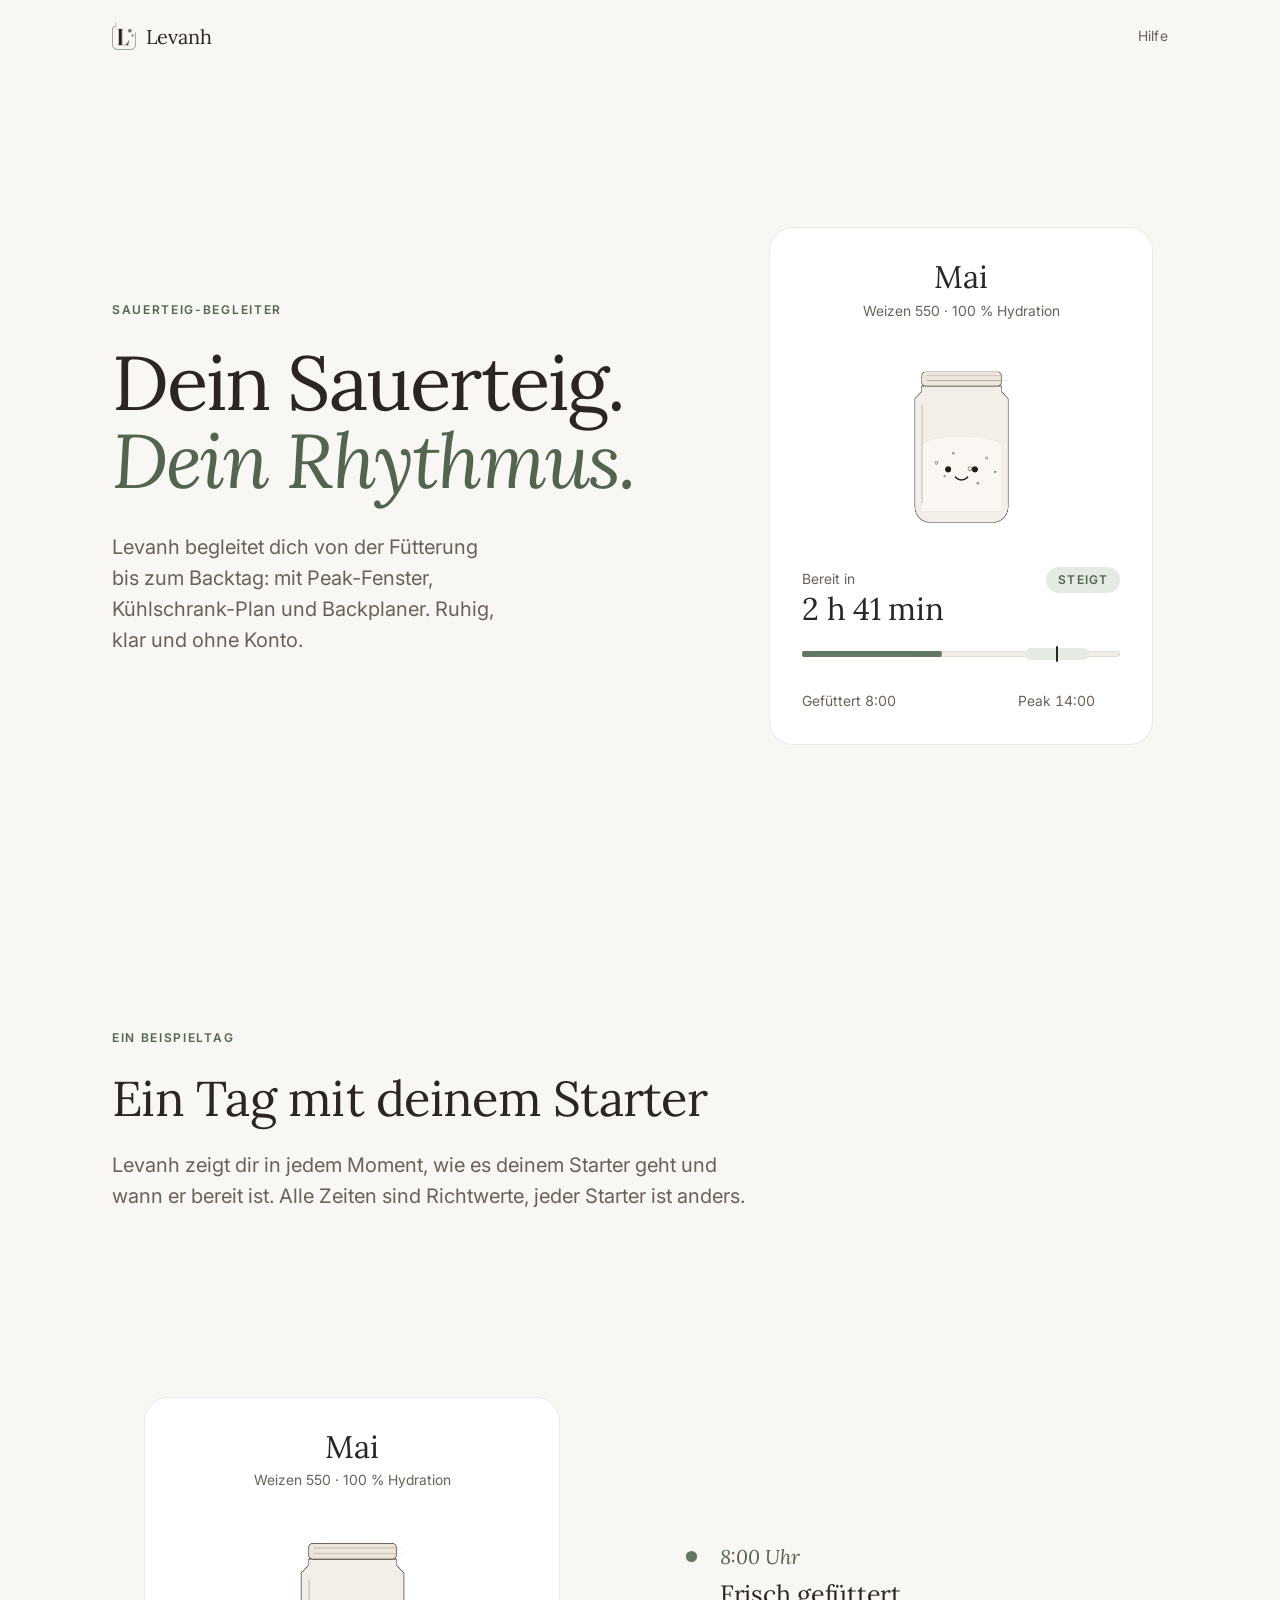
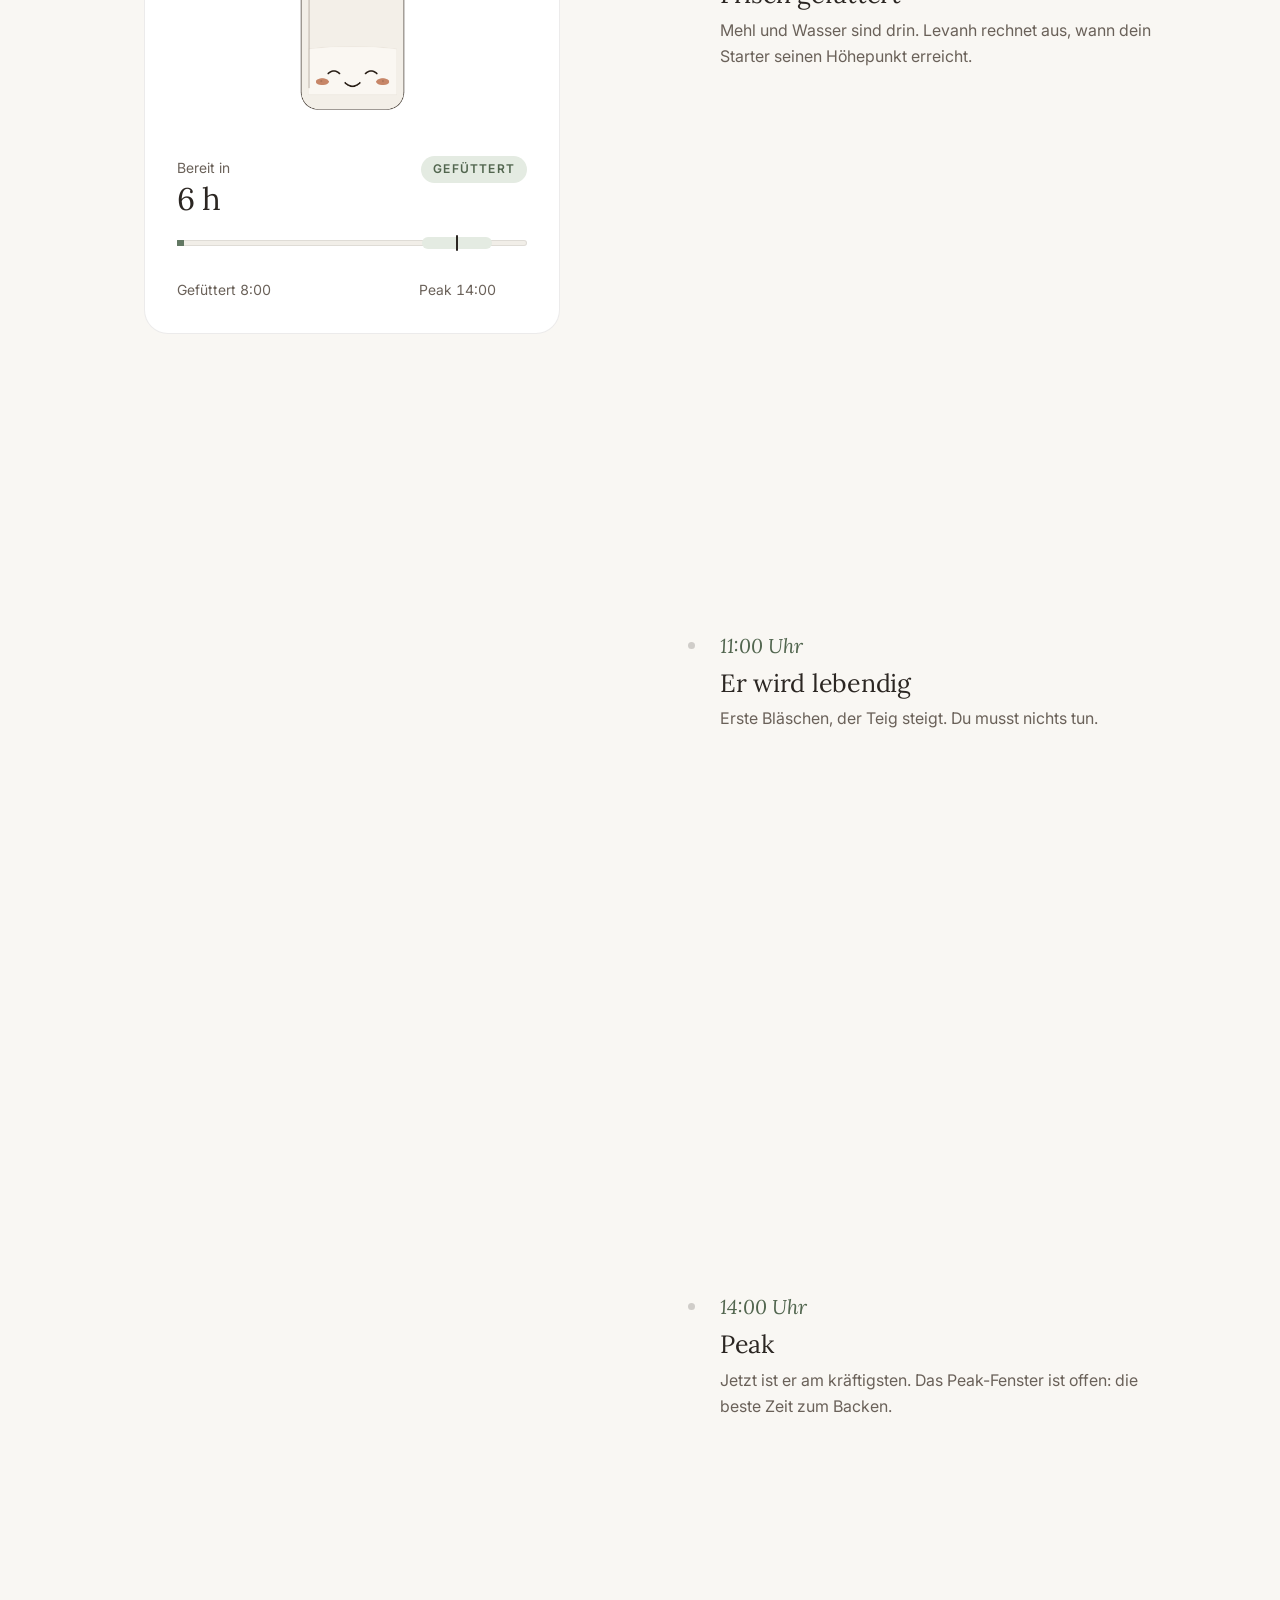
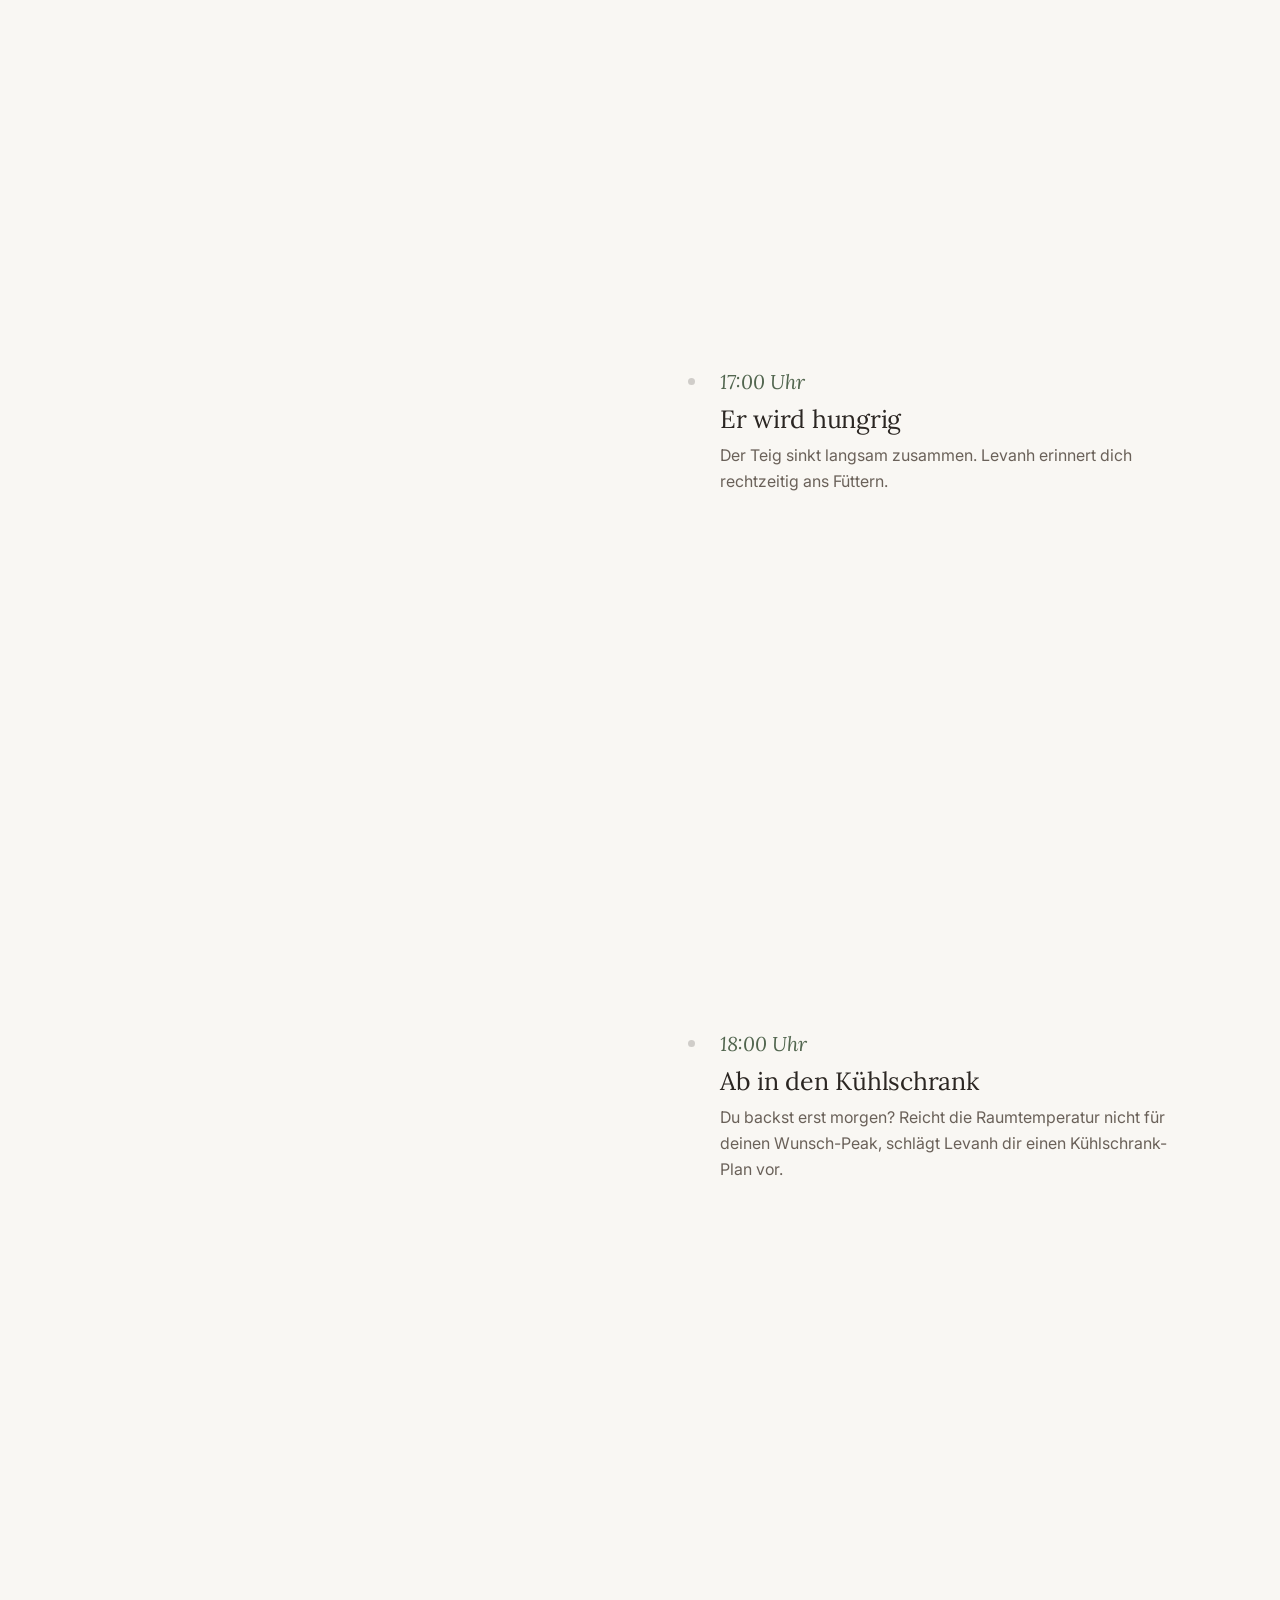
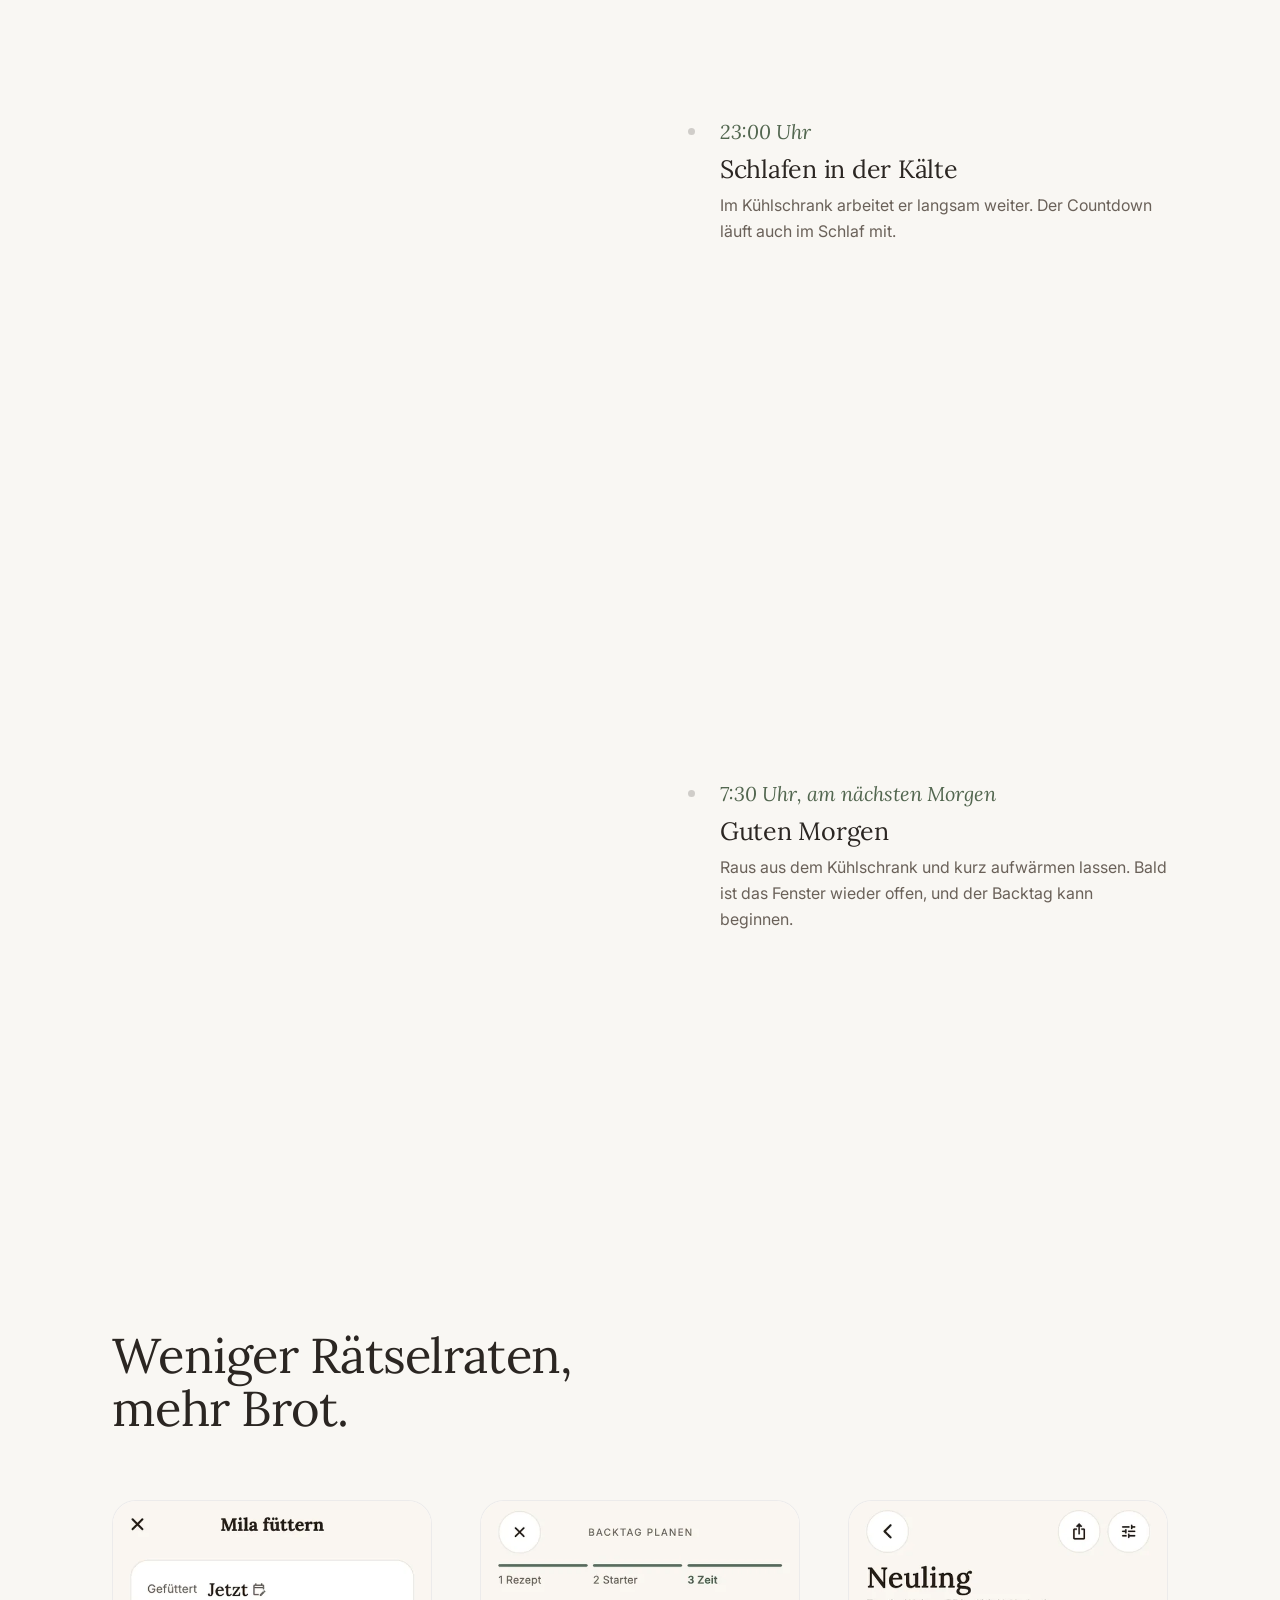
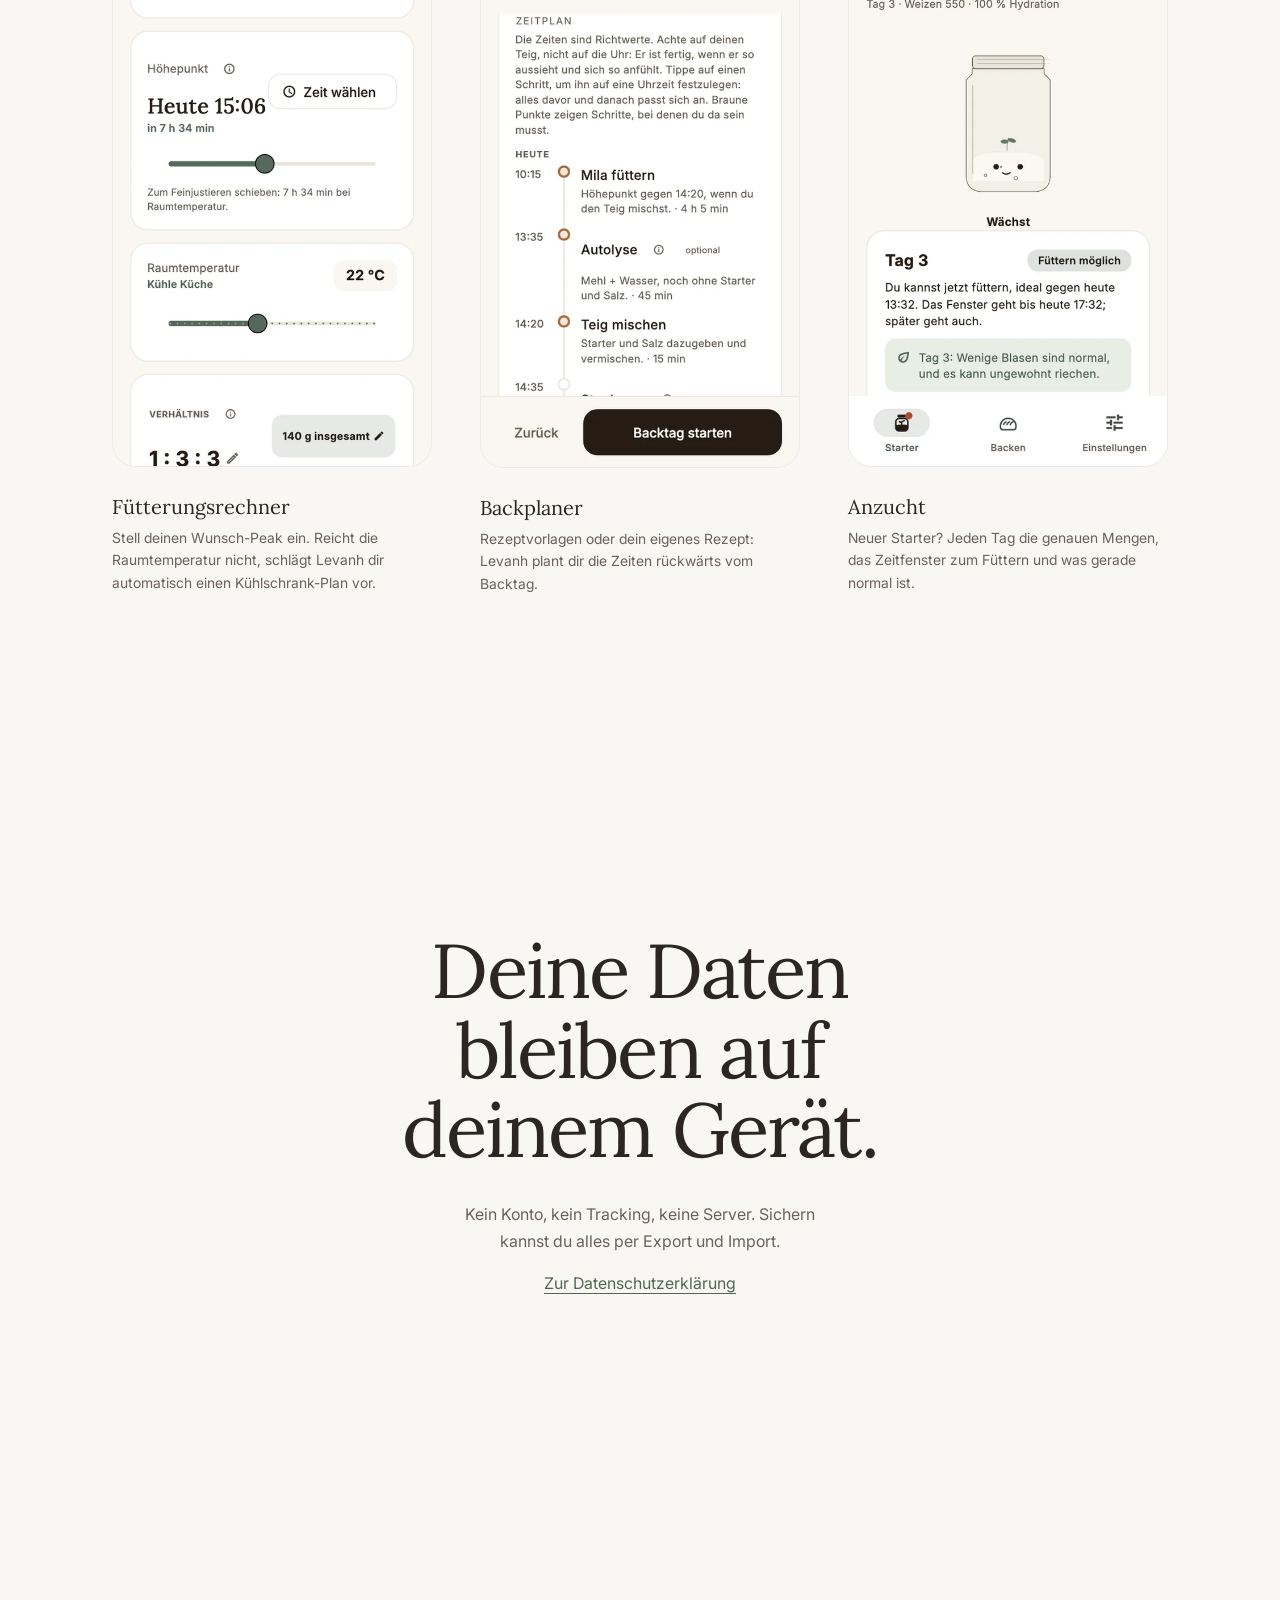
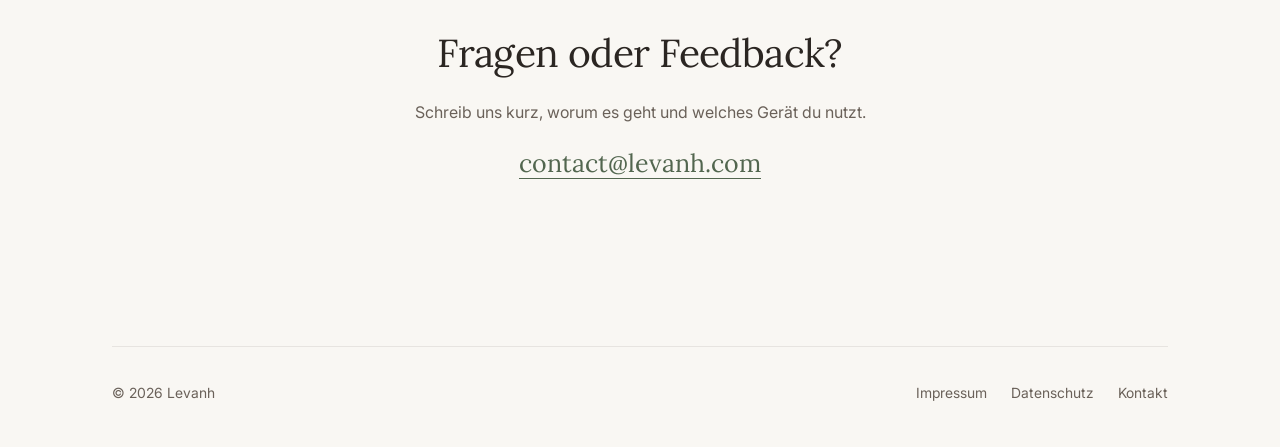
==== commit 981186a8: "App-Screens statt Funktionsliste, Kontakt statt FAQ, ungenutzte Bilder entfernt" ====
--- a/index.html
+++ b/index.html
@@ -228,37 +228,45 @@
       </div>
     </section>
 
-    <!-- FUNKTIONEN -->
+    <!-- FUNKTIONEN: echte App-Screens -->
     <section class="section" id="funktionen" aria-labelledby="funktionen-titel">
-      <div class="wrap features-grid">
-        <div>
+      <div class="wrap">
+        <div class="section-head">
           <h2 id="funktionen-titel">Weniger Rätselraten, mehr Brot.</h2>
-          <p class="muted">Drei Werkzeuge, die dir das Rechnen abnehmen.</p>
-
-          <!-- VIDEO – einblenden, sobald video/levanh.mp4 und video/levanh-poster.jpg existieren.
-               Stumm, unter 5 MB. Beschreibung an den Inhalt anpassen.
-          <figure class="video">
-            <video src="video/levanh.mp4" poster="video/levanh-poster.jpg" width="720" height="1280" muted loop playsinline preload="none" aria-describedby="video-text"></video>
-            <button class="btn" type="button" data-video-toggle>Video abspielen</button>
-            <figcaption id="video-text">[Kurze Beschreibung, was im Video passiert]</figcaption>
+        </div>
+
+        <div class="screens" tabindex="0" role="region" aria-label="Ansichten aus der App">
+          <figure class="screen">
+            <picture>
+              <source srcset="img/screens/fuetterungsrechner.webp" type="image/webp">
+              <img src="img/screens/fuetterungsrechner.png" width="560" height="995" loading="lazy" alt="App-Ansicht „Mila füttern“: Höhepunkt heute um 15:06, in 7 Stunden 34 Minuten, darunter Regler für die Raumtemperatur (22 °C) und das Verhältnis 1 : 3 : 3.">
+            </picture>
+            <figcaption><strong>Fütterungsrechner</strong> Stell deinen Wunsch-Peak ein. Reicht die Raumtemperatur nicht, schlägt Levanh dir automatisch einen Kühlschrank-Plan vor.</figcaption>
           </figure>
-          -->
-        </div>
-
-        <dl class="recipe">
-          <div>
-            <dt>Fütterungsrechner</dt>
-            <dd>Stell deinen Wunsch-Peak ein. Reicht die Raumtemperatur nicht, schlägt Levanh dir automatisch einen Kühlschrank-Plan vor.</dd>
-          </div>
-          <div>
-            <dt>Backplaner</dt>
-            <dd>Rezeptvorlagen oder dein eigenes Rezept: Levanh plant dir die Zeiten rückwärts vom Backtag.</dd>
-          </div>
-          <div>
-            <dt>Erinnerungen</dt>
-            <dd>Levanh sagt dir rechtzeitig Bescheid, wenn der Peak naht oder dein Starter Hunger hat. Die Erinnerungen werden direkt auf deinem Gerät geplant.</dd>
-          </div>
-        </dl>
+          <figure class="screen">
+            <picture>
+              <source srcset="img/screens/backplaner.webp" type="image/webp">
+              <img src="img/screens/backplaner.png" width="560" height="997" loading="lazy" alt="App-Ansicht „Backtag planen“: ein Zeitplan mit „Mila füttern“ um 10:15, „Autolyse“ um 13:35 und „Teig mischen“ um 14:20.">
+            </picture>
+            <figcaption><strong>Backplaner</strong> Rezeptvorlagen oder dein eigenes Rezept: Levanh plant dir die Zeiten rückwärts vom Backtag.</figcaption>
+          </figure>
+          <figure class="screen">
+            <picture>
+              <source srcset="img/screens/anzucht.webp" type="image/webp">
+              <img src="img/screens/anzucht.png" width="560" height="995" loading="lazy" alt="App-Ansicht des neuen Starters „Neuling“ an Tag 3: Der Avatar wächst, darunter der Hinweis, dass Füttern jetzt möglich ist.">
+            </picture>
+            <figcaption><strong>Anzucht</strong> Neuer Starter? Jeden Tag die genauen Mengen, das Zeitfenster zum Füttern und was gerade normal ist.</figcaption>
+          </figure>
+        </div>
+
+        <!-- VIDEO – einblenden, sobald video/levanh.mp4 und video/levanh-poster.jpg existieren.
+             Stumm, unter 5 MB. Beschreibung an den Inhalt anpassen.
+        <figure class="video">
+          <video src="video/levanh.mp4" poster="video/levanh-poster.jpg" width="720" height="1280" muted loop playsinline preload="none" aria-describedby="video-text"></video>
+          <button class="btn" type="button" data-video-toggle>Video abspielen</button>
+          <figcaption id="video-text">Kurze Beschreibung, was im Video passiert</figcaption>
+        </figure>
+        -->
       </div>
     </section>
 
@@ -282,40 +290,12 @@
       </div>
     </section>
 
-    <!-- HILFE -->
-    <section class="section" id="hilfe" aria-labelledby="hilfe-titel">
-      <div class="wrap help-grid">
-        <div class="card help-intro">
-          <h2 id="hilfe-titel">Fragen und Antworten</h2>
-          <p>Etwas klappt nicht? Schreib uns kurz, was passiert ist und welches Gerät du nutzt.</p>
-          <a class="mail" href="mailto:contact@levanh.com?subject=Levanh%20Hilfe">contact@levanh.com</a>
-        </div>
-        <div class="faq">
-            <details>
-              <summary>Sind die Zeiten genau?</summary>
-              <p>Alle Zeiten in Levanh sind Richtwerte. Jeder Starter, jedes Mehl und jede Küche ist anders. Schau im Zweifel auf deinen Teig.</p>
-            </details>
-            <details>
-              <summary>Brauche ich ein Konto?</summary>
-              <p>Nein. Du öffnest die App und legst los.</p>
-            </details>
-            <details>
-              <summary>Wo werden meine Daten gespeichert?</summary>
-              <p>Ausschließlich lokal auf deinem Gerät. Es gibt keine Übertragung an externe Server. Mehr dazu in der <a href="datenschutz.html">Datenschutzerklärung</a>.</p>
-            </details>
-            <details>
-              <summary>Wie sichere ich meine Daten?</summary>
-              <p>Über Export und Import in der App. So kannst du deine Daten auch auf ein neues Gerät mitnehmen.</p>
-            </details>
-            <details>
-              <summary>Für welche Geräte gibt es Levanh?</summary>
-              <p>Levanh erscheint für iPhone und Android. Die Stores folgen in Kürze.</p>
-            </details>
-            <details>
-              <summary>Was kostet Levanh?</summary>
-              <p>Details zum Preismodell geben wir zum Store-Start bekannt.</p>
-            </details>
-        </div>
+    <!-- HILFE / KONTAKT (auch Support-Adresse für die Stores: levanh.com/#hilfe) -->
+    <section class="section contact-section" id="hilfe" aria-labelledby="hilfe-titel">
+      <div class="wrap contact">
+        <h2 id="hilfe-titel">Fragen oder Feedback?</h2>
+        <p>Schreib uns kurz, worum es geht und welches Gerät du nutzt.</p>
+        <a class="mail" href="mailto:contact@levanh.com?subject=Levanh">contact@levanh.com</a>
       </div>
     </section>
 
--- a/style.css
+++ b/style.css
@@ -429,18 +429,40 @@
 .stage-info { display: flex; justify-content: space-between; align-items: flex-start; gap: var(--space-2); }
 .stage .peakbar-fill { transition: transform 700ms var(--ease); }
 
-/* ---------- Funktionen ---------- */
-.features-grid { display: grid; gap: var(--space-6); }
-
-.recipe { margin: 0; }
-.recipe div {
+#funktionen { padding-top: 0; }
+
+/* ---------- Funktionen: App-Screens ----------
+   Handy: seitlich wischen (Scroll-Snap). Ab 48rem: drei Spalten nebeneinander. */
+.screens {
   display: grid;
-  gap: var(--space-1);
-  padding-block: var(--space-4);
-  border-top: 1px solid var(--line);
-}
-.recipe dt { font-family: var(--serif); font-size: var(--step-2); letter-spacing: -0.01em; }
-.recipe dd { margin: 0; color: var(--muted); max-width: var(--measure); }
+  grid-auto-flow: column;
+  grid-auto-columns: min(72%, 17rem);
+  gap: var(--space-3);
+  overflow-x: auto;
+  scroll-snap-type: x mandatory;
+  padding-bottom: var(--space-2);
+  margin-inline: calc(-1 * var(--gutter));
+  padding-inline: var(--gutter);
+  scroll-padding-inline: var(--gutter);
+}
+.screens:focus-visible { outline-offset: -2px; }
+.screen { margin: 0; scroll-snap-align: start; }
+.screen img {
+  width: 100%;
+  height: auto;
+  border-radius: var(--radius-card);
+  border: 1px solid var(--line);
+  background: var(--surface);
+}
+.screen figcaption { margin-top: var(--space-3); color: var(--muted); font-size: var(--step--1); line-height: 1.6; }
+.screen figcaption strong {
+  display: block;
+  margin-bottom: 0.25rem;
+  font-family: var(--serif);
+  font-size: var(--step-1);
+  font-weight: 400;
+  color: var(--text);
+}
 
 /* Video – Platz ist vorbereitet, Inhalt folgt */
 .video { margin: var(--space-6) 0 0; display: grid; gap: var(--space-2); justify-items: start; }
@@ -482,50 +504,29 @@
 .btn:hover { border-color: var(--text); }
 .btn:active { transform: translateY(1px); }
 
-/* ---------- Hilfe ---------- */
-.help-grid { display: grid; gap: var(--space-6); }
-
-.help-intro { align-self: start; padding: var(--space-4); }
-.help-intro h2 { font-size: clamp(var(--step-3), 1.4rem + 1.6vw, var(--step-4)); }
-.help-intro p { color: var(--muted); }
-.help-intro .mail {
+/* Primärer Button – dunkel wie „I fed my starter“ in der App */
+.btn-primary {
+  background: var(--text);
+  border-color: var(--text);
+  color: var(--bg);
+  min-height: 3rem;
+  padding-inline: var(--space-4);
+}
+.btn-primary:hover { background: var(--accent-text); border-color: var(--accent-text); color: var(--bg); }
+
+/* ---------- Kontakt ---------- */
+.contact-section { padding-top: 0; }
+.contact { display: grid; justify-items: center; text-align: center; }
+.contact h2 { font-size: clamp(var(--step-3), 1.4rem + 1.6vw, var(--step-4)); }
+.contact p { color: var(--muted); margin-inline: auto; }
+.contact .mail {
   display: inline-flex;
   align-items: center;
   min-height: var(--target);
   font-family: var(--serif);
-  font-size: var(--step-1);
+  font-size: var(--step-2);
   word-break: break-word;
 }
-
-.faq { border-bottom: 1px solid var(--line); }
-details { border-top: 1px solid var(--line); }
-summary {
-  position: relative;
-  display: flex;
-  align-items: center;
-  min-height: var(--target);
-  padding: var(--space-3) var(--space-6) var(--space-3) 0;
-  cursor: pointer;
-  font-size: var(--step-0);
-  list-style: none;
-}
-summary::-webkit-details-marker { display: none; }
-/* feines Plus, das zum Minus wird */
-summary::before,
-summary::after {
-  content: "";
-  position: absolute;
-  right: 0.25rem;
-  top: 50%;
-  width: 0.875rem;
-  height: 1px;
-  background: var(--text);
-  transition: transform var(--dur) var(--ease);
-}
-summary::after { transform: rotate(90deg); }
-details[open] summary::after { transform: rotate(0deg); }
-summary:hover { color: var(--accent-text); }
-details p { color: var(--muted); padding-bottom: var(--space-3); margin: 0; }
 
 /* ---------- Footer ---------- */
 .site-footer { padding-block: var(--space-4); font-size: var(--step--1); color: var(--muted); }
@@ -547,6 +548,46 @@
 .legal h1 { font-size: clamp(var(--step-4), 1.6rem + 2.6vw, var(--step-5)); }
 .legal h2 { font-size: var(--step-2); margin-top: var(--space-8); }
 .legal .meta { color: var(--muted); font-size: var(--step--1); }
+.legal h1 { hyphens: auto; overflow-wrap: break-word; }
+.legal h1 span { display: block; margin-top: var(--space-1); font-size: 0.55em; color: var(--muted); }
+.legal h3 { font-size: var(--step-1); margin-top: var(--space-6); margin-bottom: var(--space-2); }
+.legal h4 { font-family: var(--sans); font-size: var(--step-0); font-weight: 600; letter-spacing: 0; margin: var(--space-4) 0 var(--space-1); }
+.legal ul { padding-left: 1.25rem; margin: 0 0 var(--space-2); max-width: var(--measure); }
+.legal li { margin-bottom: var(--space-1); }
+.legal section { margin-top: var(--space-8); padding-top: var(--space-4); border-top: 1px solid var(--line); }
+.legal section > h2 { margin-top: 0; }
+.legal-lang { display: flex; gap: var(--space-3); margin-top: var(--space-2); }
+.legal-lang a { display: inline-flex; align-items: center; min-height: var(--target); }
+
+/* ---------- Feedback (nur Testphase) ---------- */
+.feedback { max-width: calc(42.5rem + 2 * var(--gutter)); padding-block: var(--space-8) var(--space-12); }
+.feedback h1 { font-size: clamp(var(--step-4), 1.6rem + 2.6vw, var(--step-5)); }
+.feedback .lead { margin: 0 0 var(--space-6); max-width: none; }
+
+.embed { padding: var(--space-4); }
+.embed-consent { display: grid; gap: var(--space-3); justify-items: start; }
+.embed-consent p { margin: 0; color: var(--muted); }
+.embed-alt { font-size: var(--step--1); line-height: 1.9; }
+
+/* Tally zeichnet seinen eigenen hellen Hintergrund – deshalb bleibt das Formular in beiden Modi lesbar */
+.embed-frame {
+  display: block;
+  width: 100%;
+  height: min(46rem, 80vh);
+  border: 0;
+  border-radius: calc(var(--radius-card) - var(--space-2));
+  background: var(--surface);
+}
+.embed-status { margin: 0; color: var(--muted); font-size: var(--step--1); }
+.embed.is-loading .embed-status { margin-bottom: var(--space-2); }
+.embed:not(.is-loading) .embed-status {
+  position: absolute;
+  width: 1px;
+  height: 1px;
+  overflow: hidden;
+  clip: rect(0 0 0 0);
+  white-space: nowrap;
+}
 
 /* ---------- 404 ---------- */
 .notfound {
@@ -566,9 +607,7 @@
   .hero { min-height: calc(100svh - var(--header-h)); display: grid; align-items: center; padding-block: var(--space-8); }
   .promise-section { padding-block: calc(var(--space-16) * 1.5); }
   .hero-grid { grid-template-columns: 7fr 5fr; }
-  .features-grid { grid-template-columns: 5fr 7fr; gap: var(--space-12); }
-  .recipe div { grid-template-columns: 13rem 1fr; gap: var(--space-4); align-items: baseline; }
-  .help-grid { grid-template-columns: 5fr 7fr; gap: var(--space-12); }
+  .screens { grid-auto-flow: row; grid-template-columns: repeat(3, 1fr); gap: var(--space-6); overflow: visible; margin-inline: 0; padding-inline: 0; }
 }
 
 /* ---------- Weniger Bewegung ---------- */
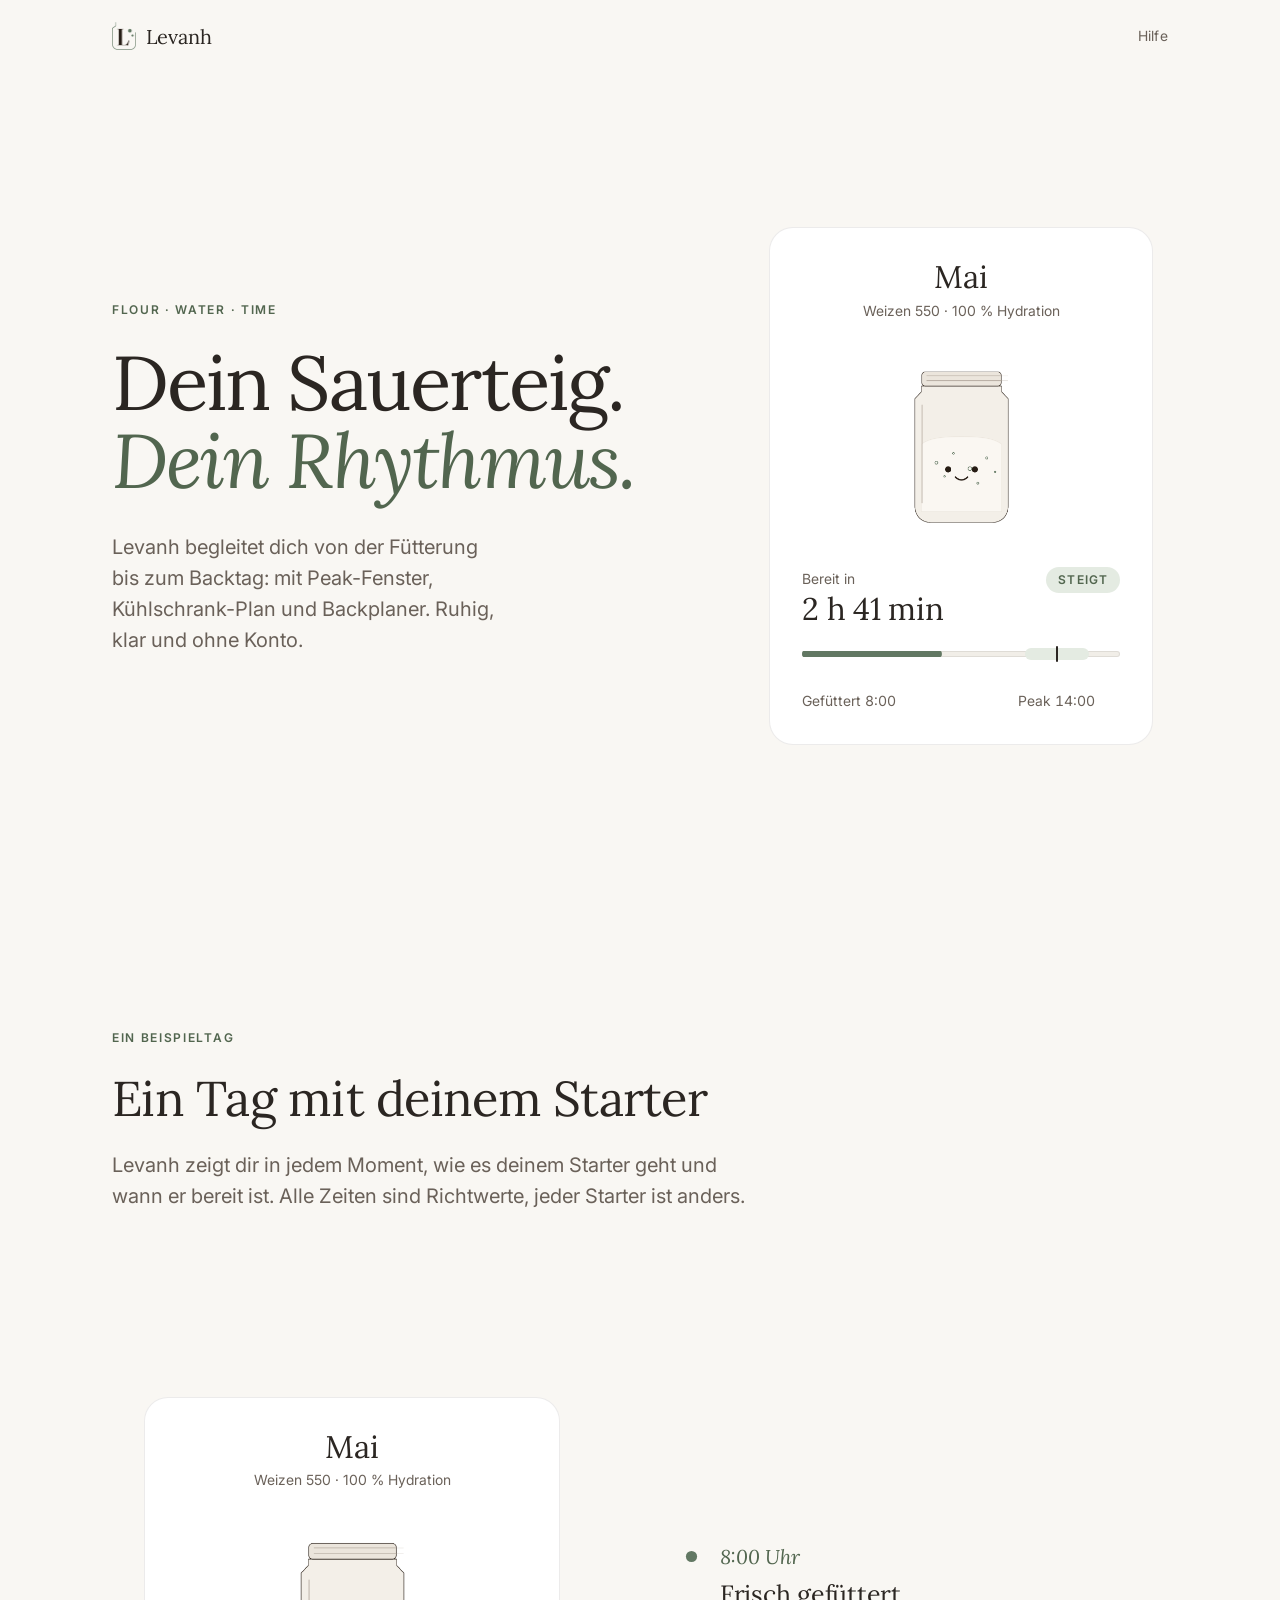
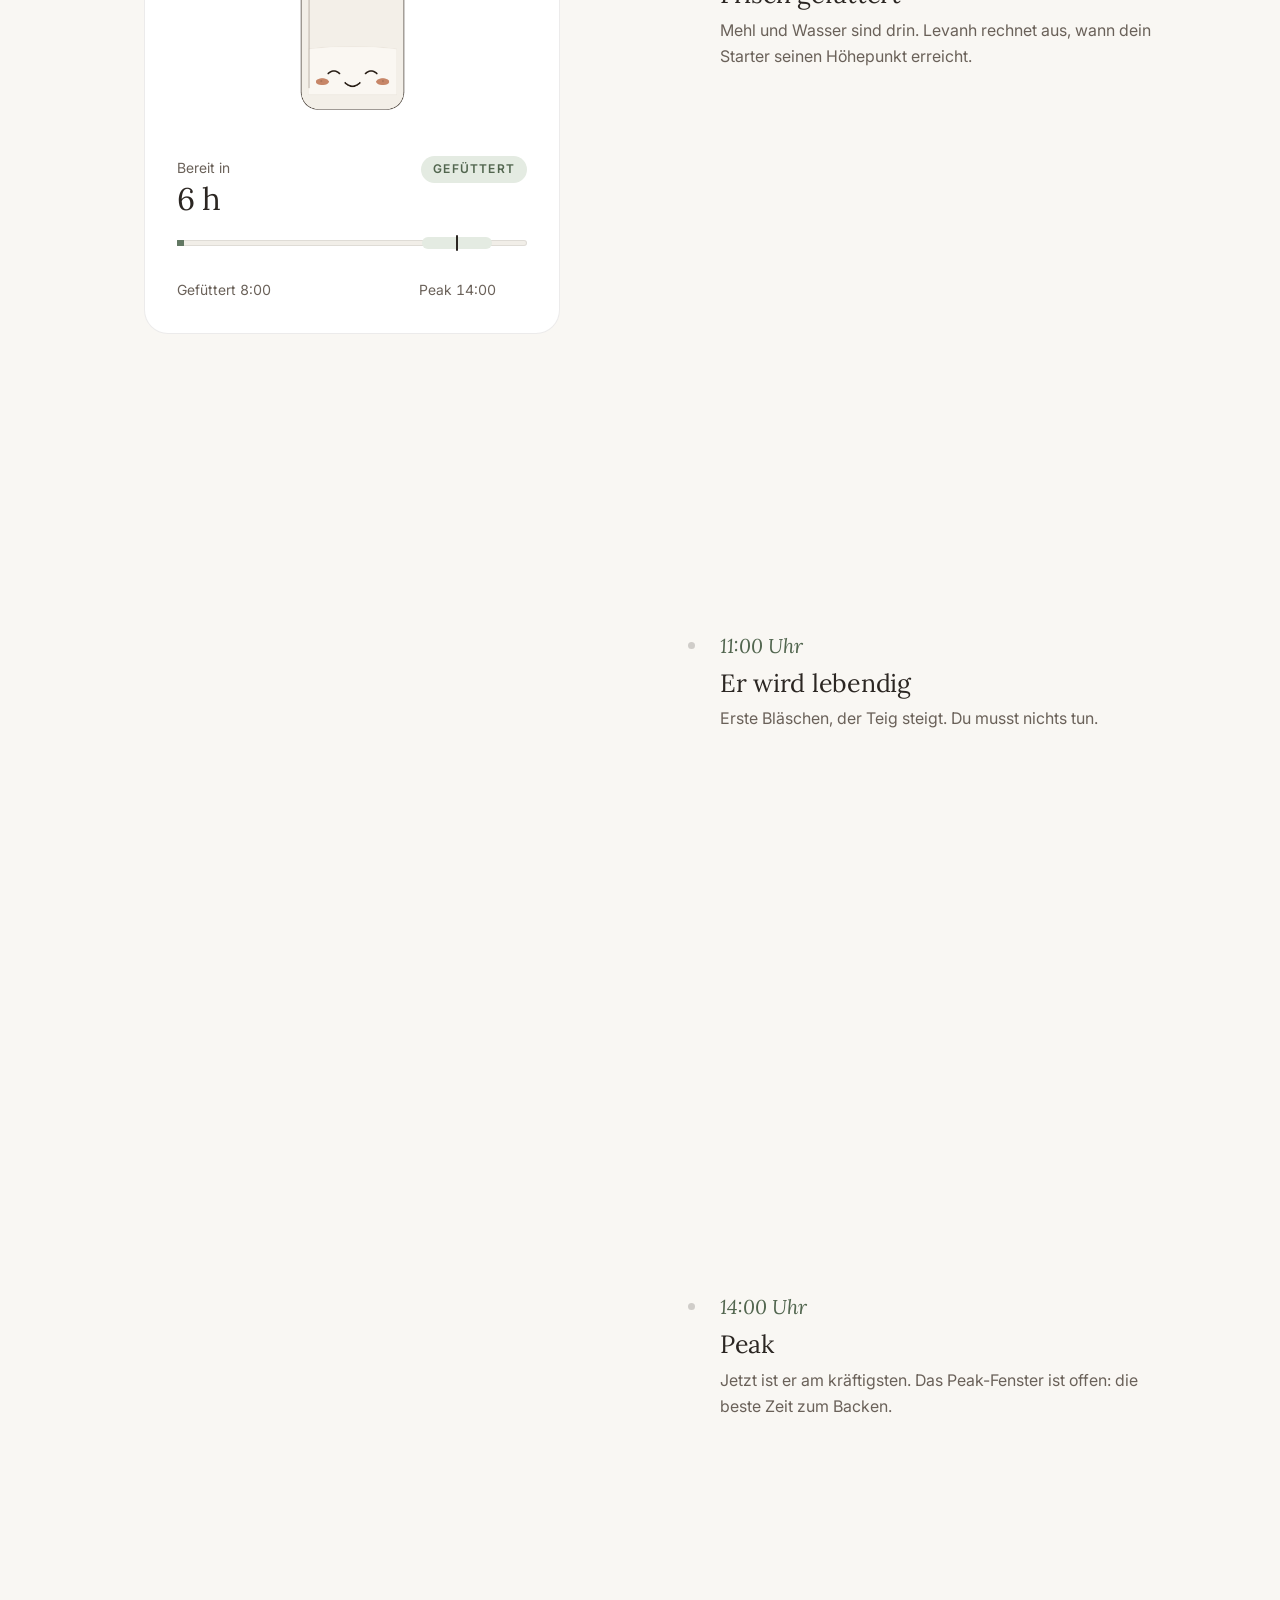
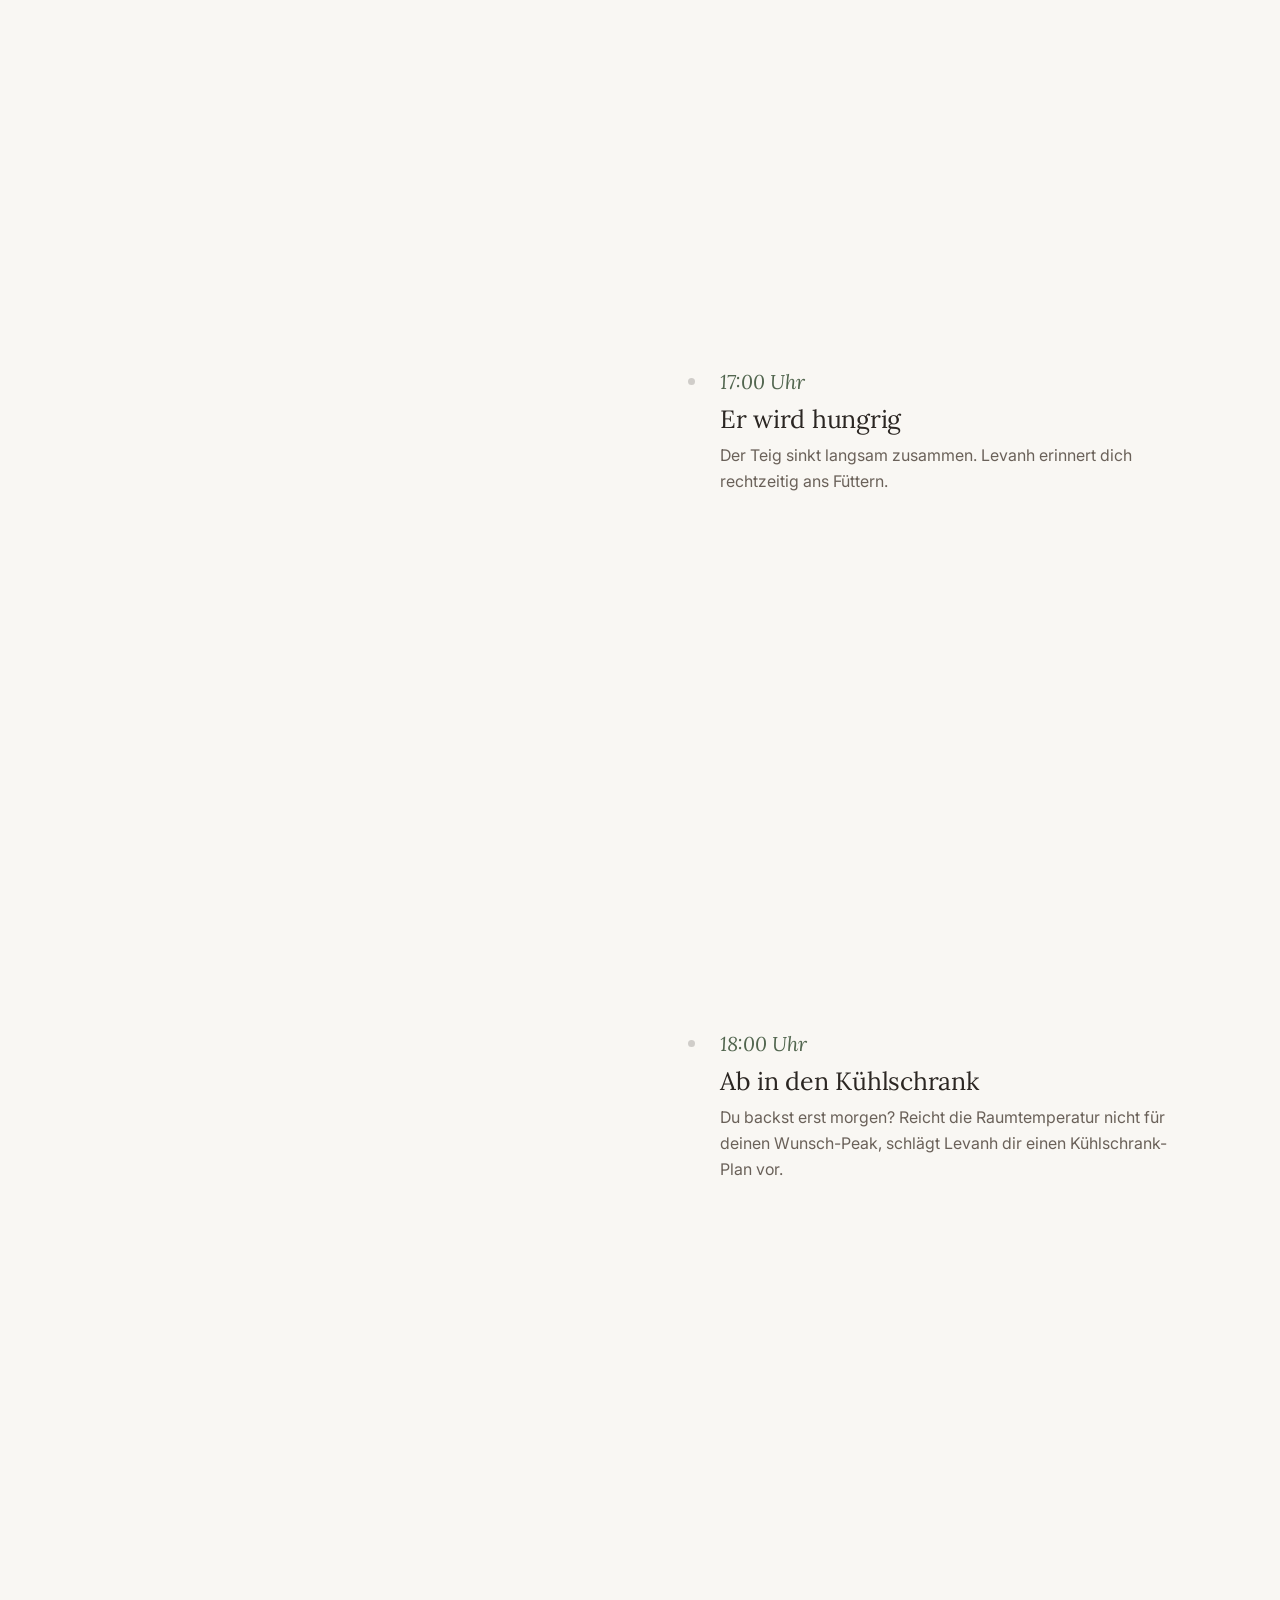
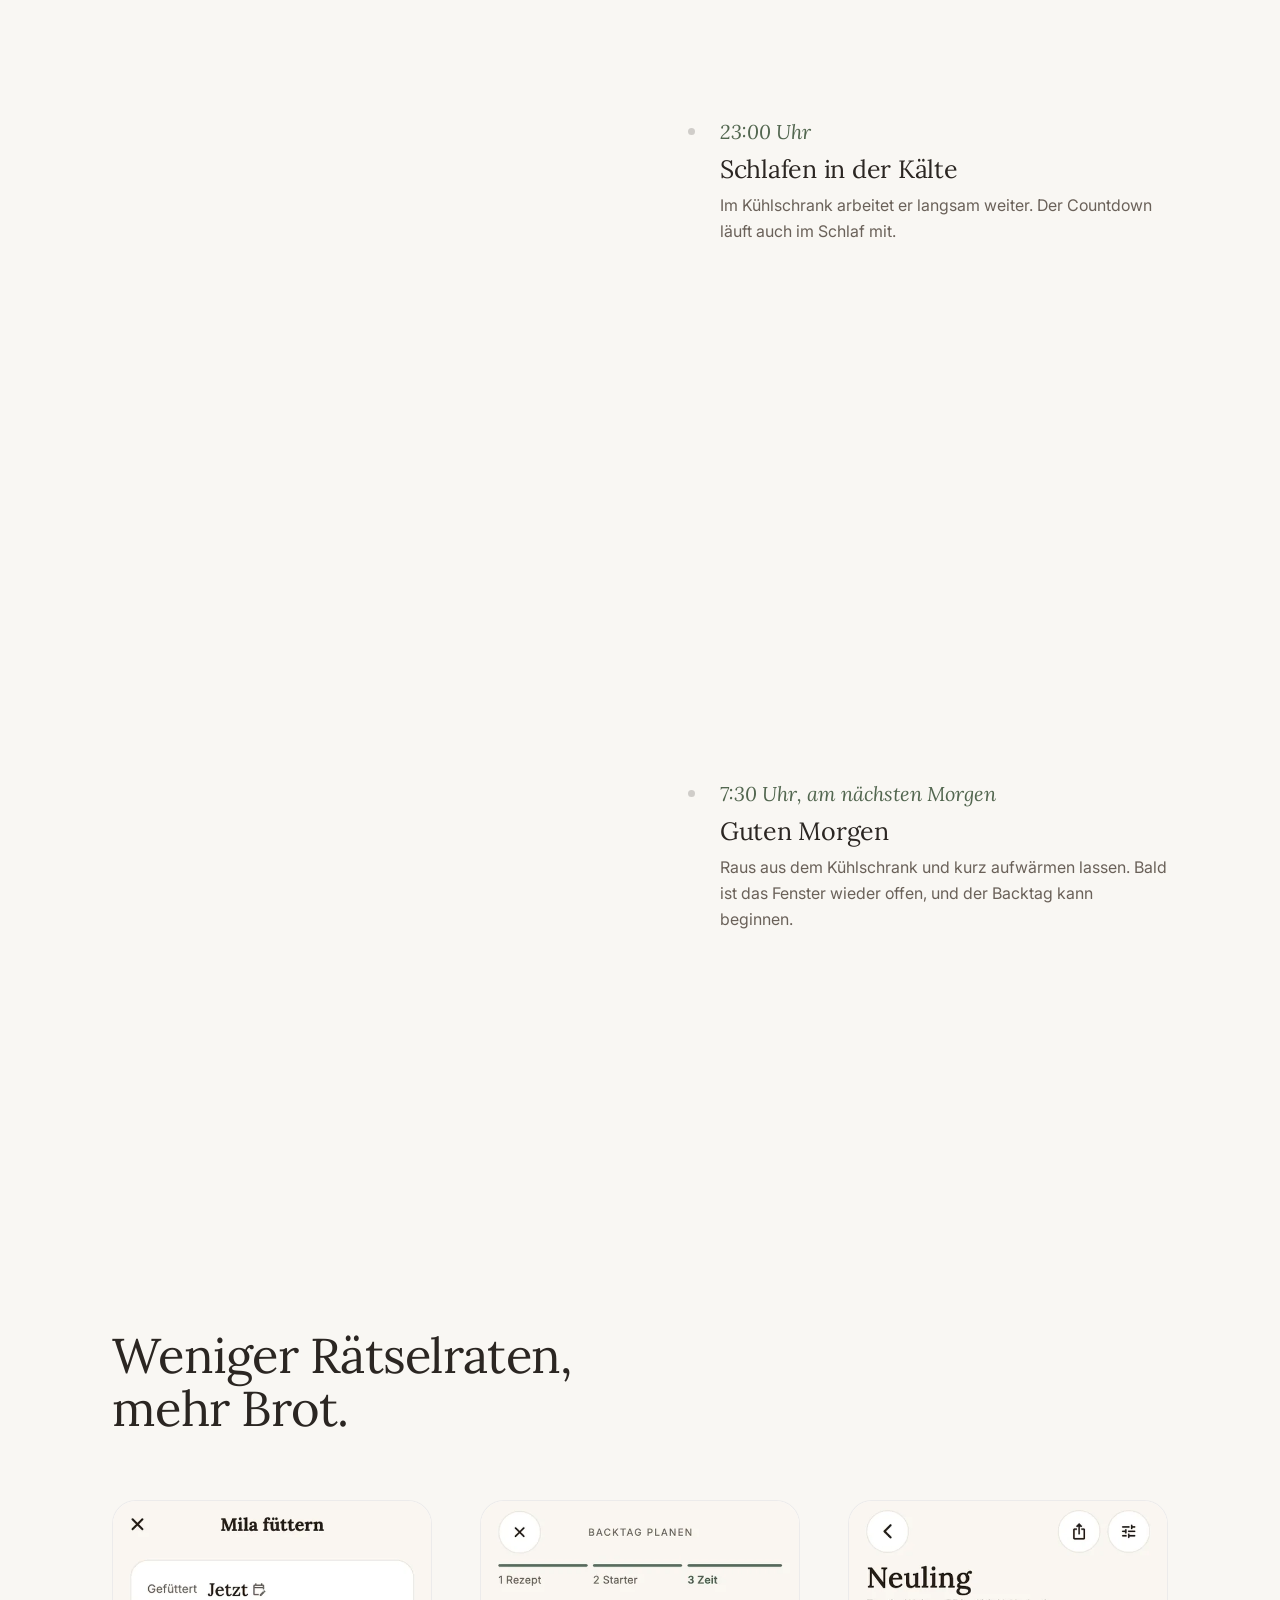
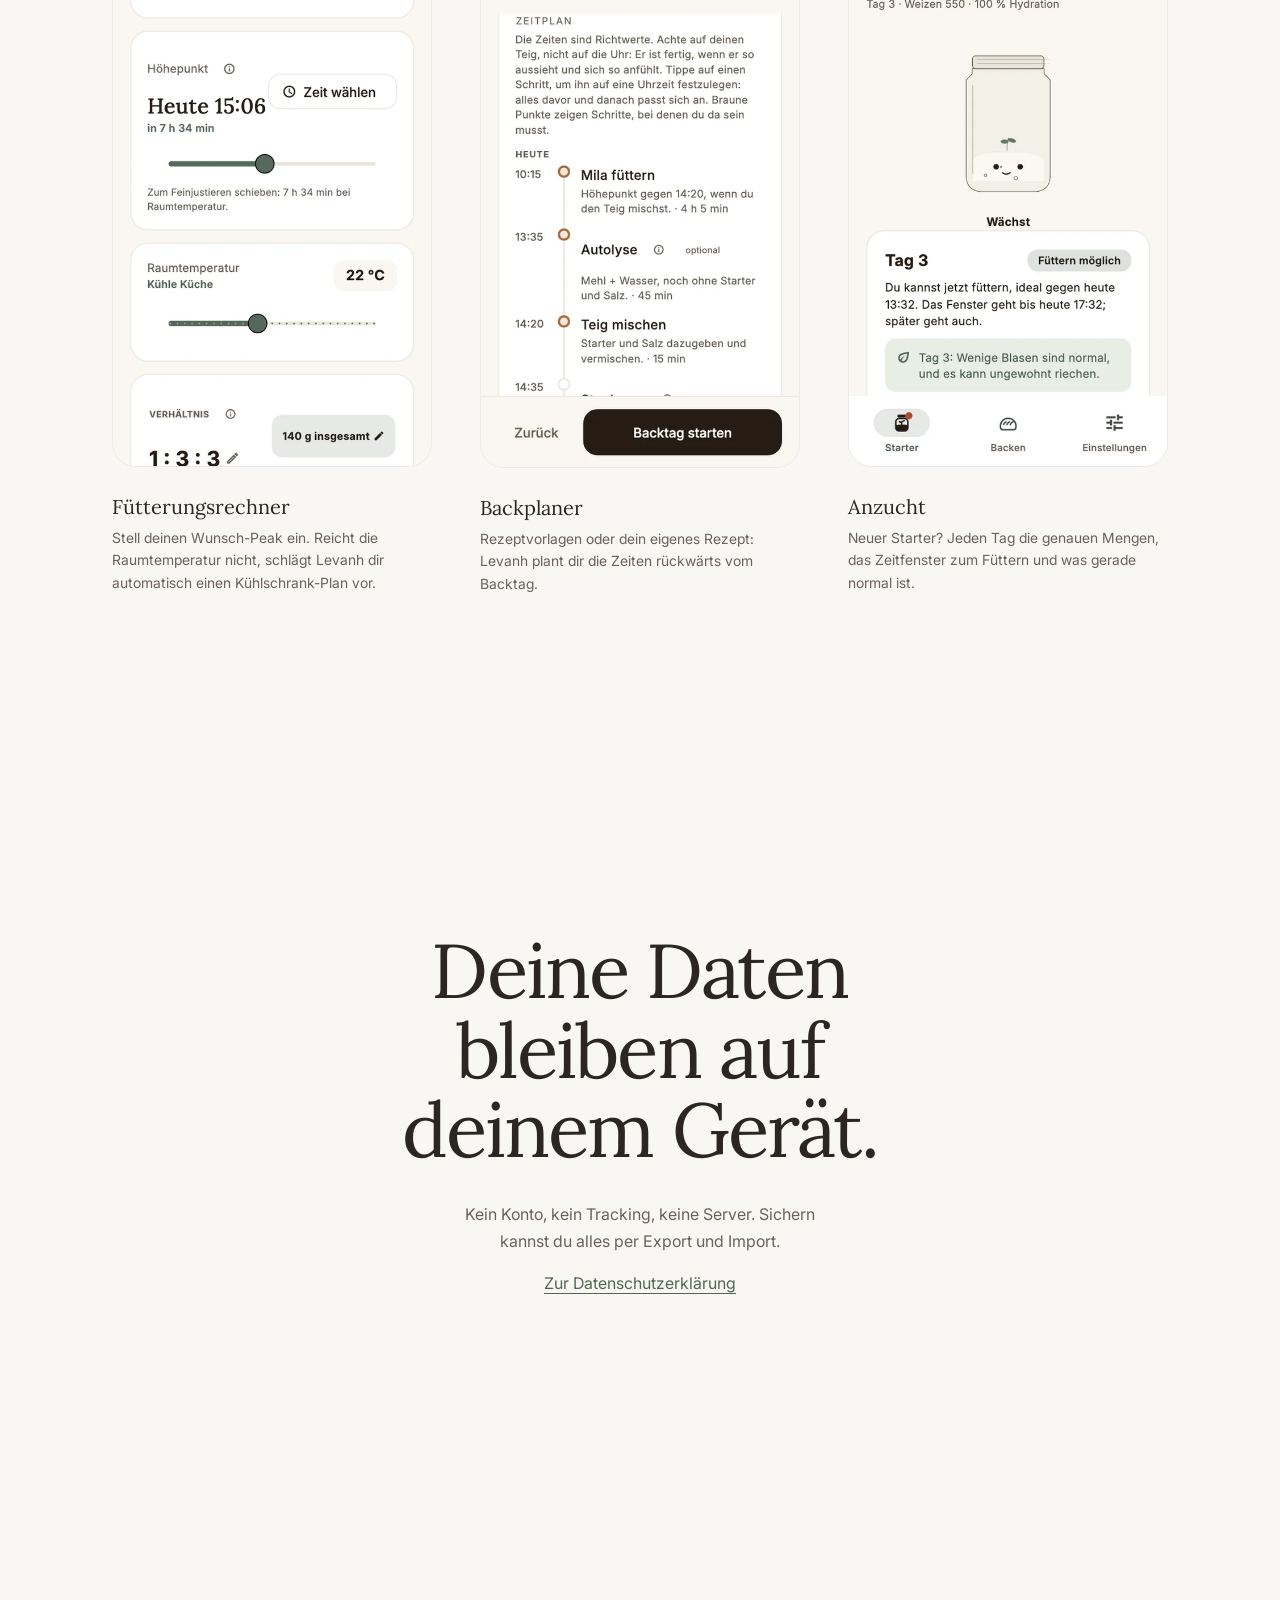
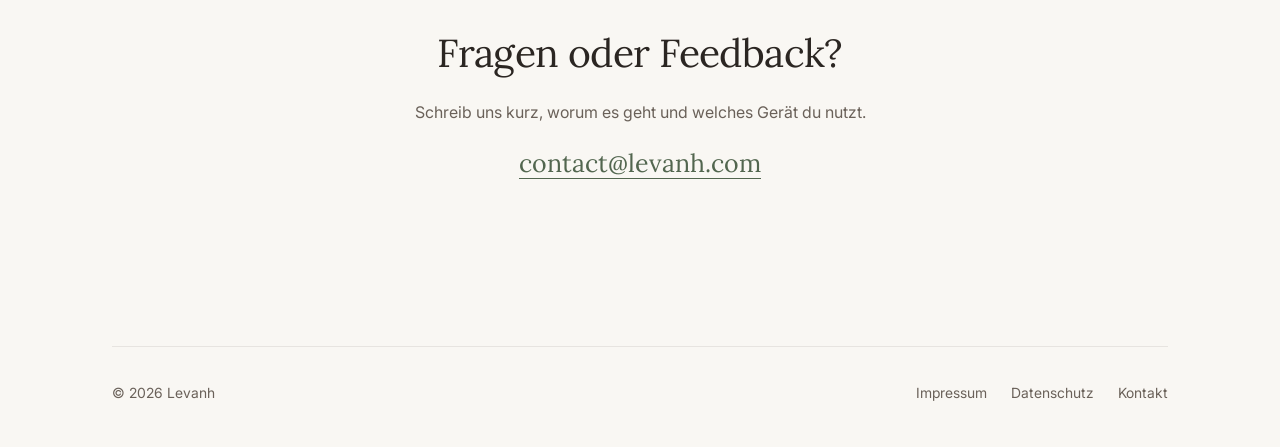
==== commit fbefb0e9: "App-Screens, Kontakt statt FAQ, Markenspruch im Einstieg" ====
--- a/index.html
+++ b/index.html
@@ -51,7 +51,7 @@
     <section class="hero" aria-labelledby="titel">
       <div class="wrap hero-grid">
         <div>
-          <p class="label">Sauerteig-Begleiter</p>
+          <p class="label" lang="en">Flour · Water · Time</p>
           <h1 id="titel">Dein Sauerteig.<br><em>Dein Rhythmus.</em></h1>
           <p class="lead">Levanh begleitet dich von der Fütterung bis zum Backtag: mit Peak-Fenster, Kühlschrank-Plan und Backplaner. Ruhig, klar und ohne Konto.</p>
         </div>
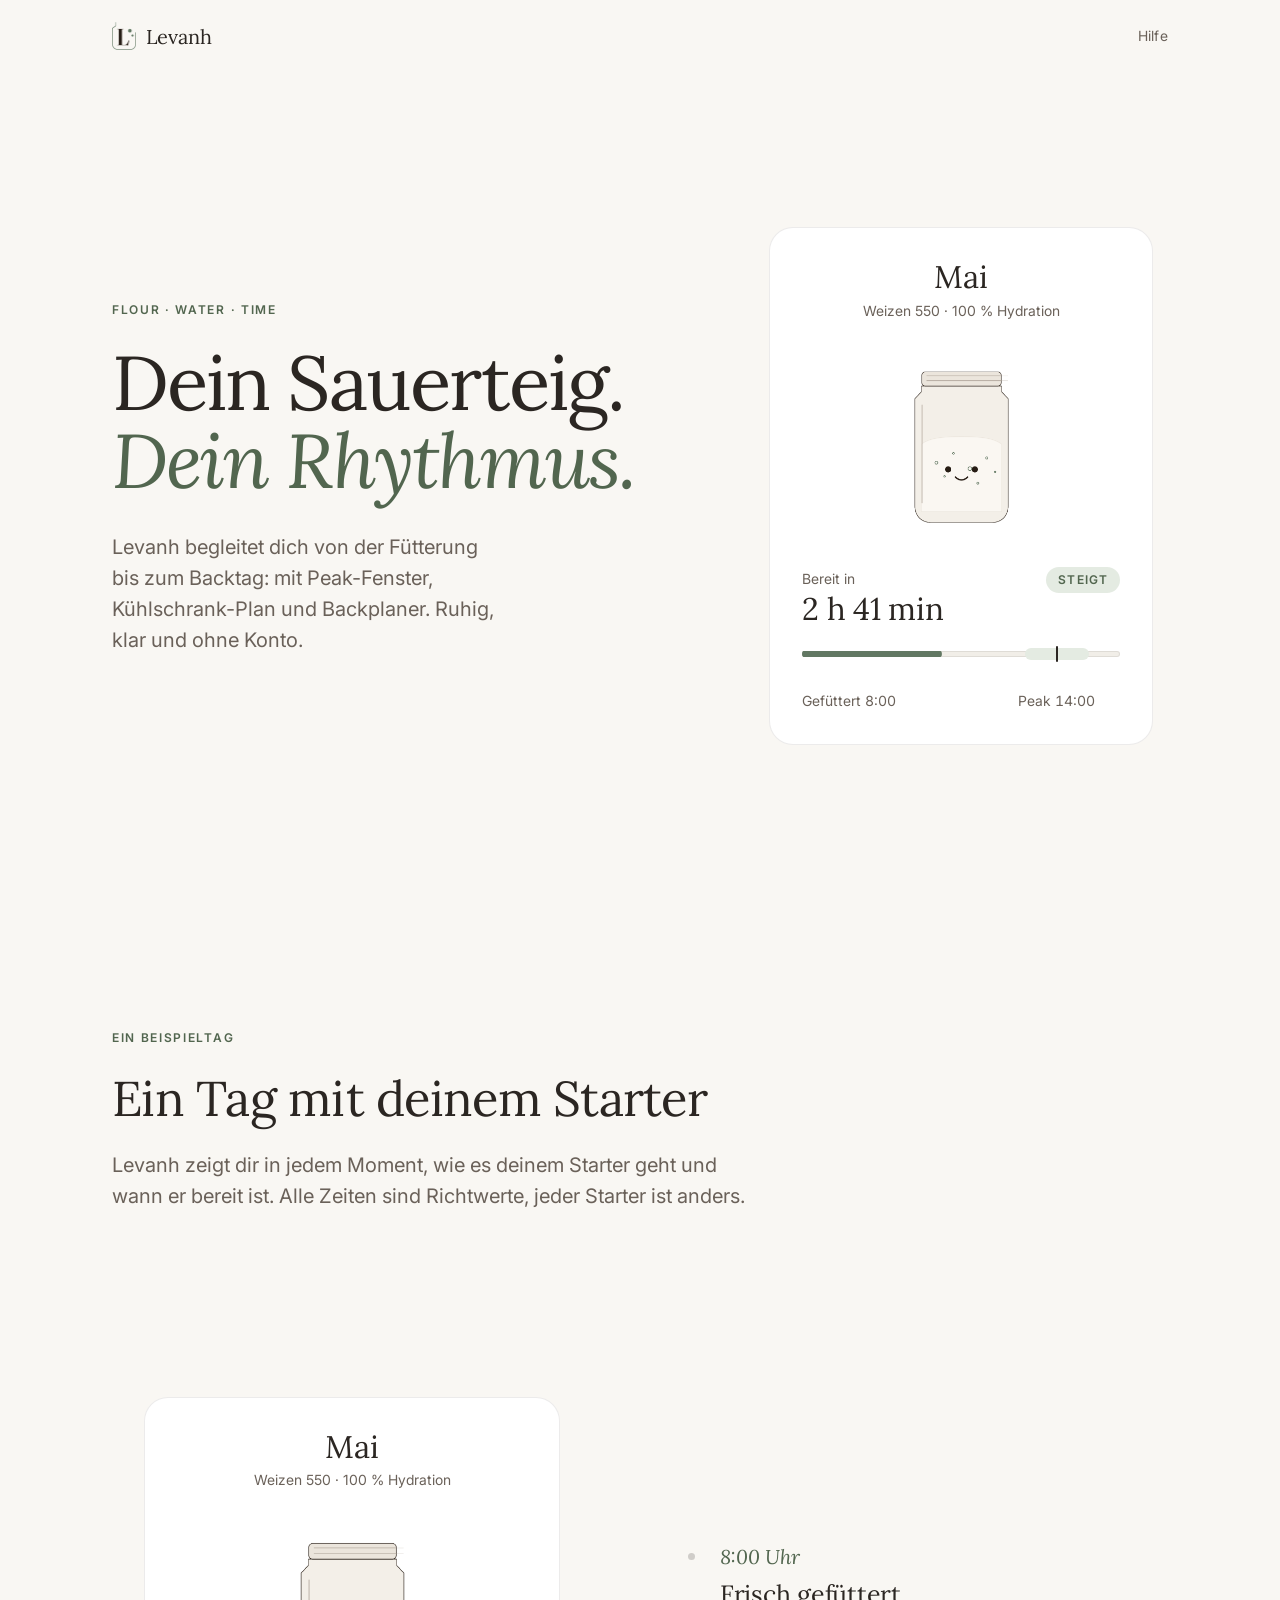
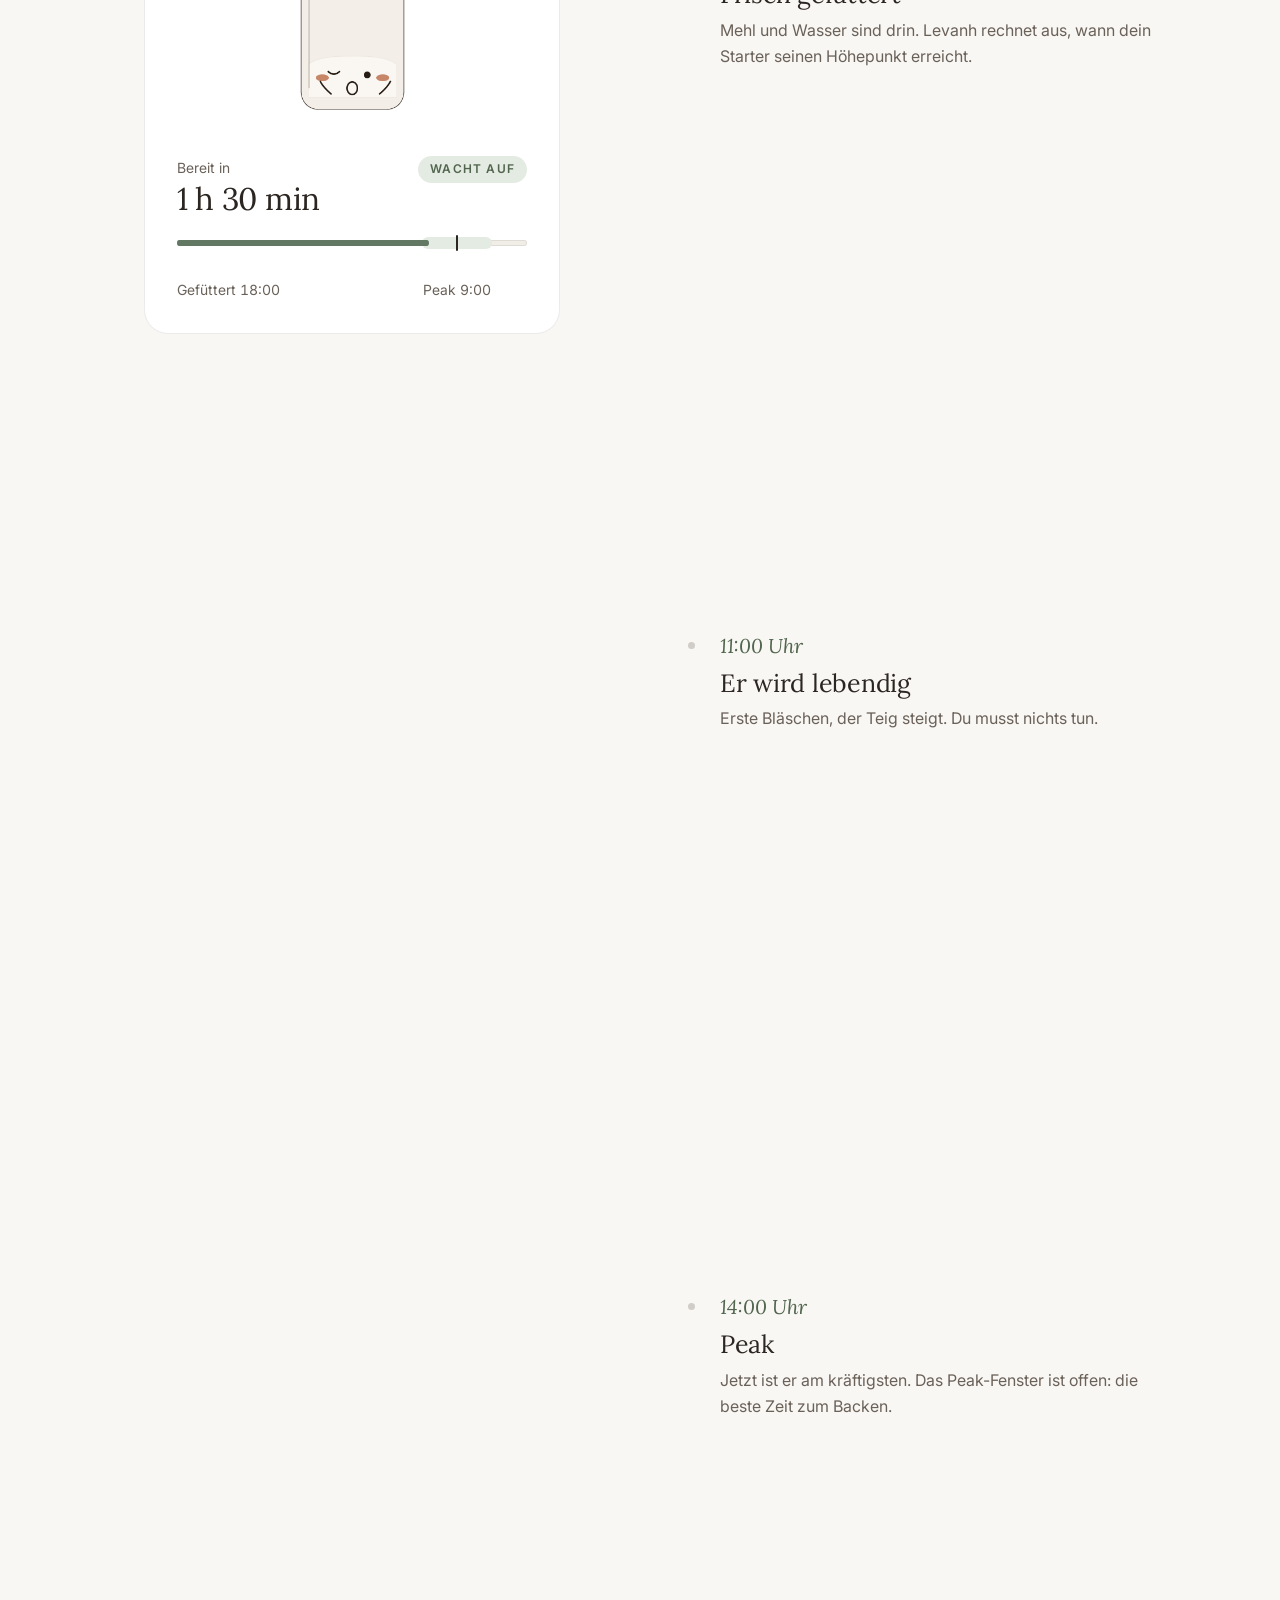
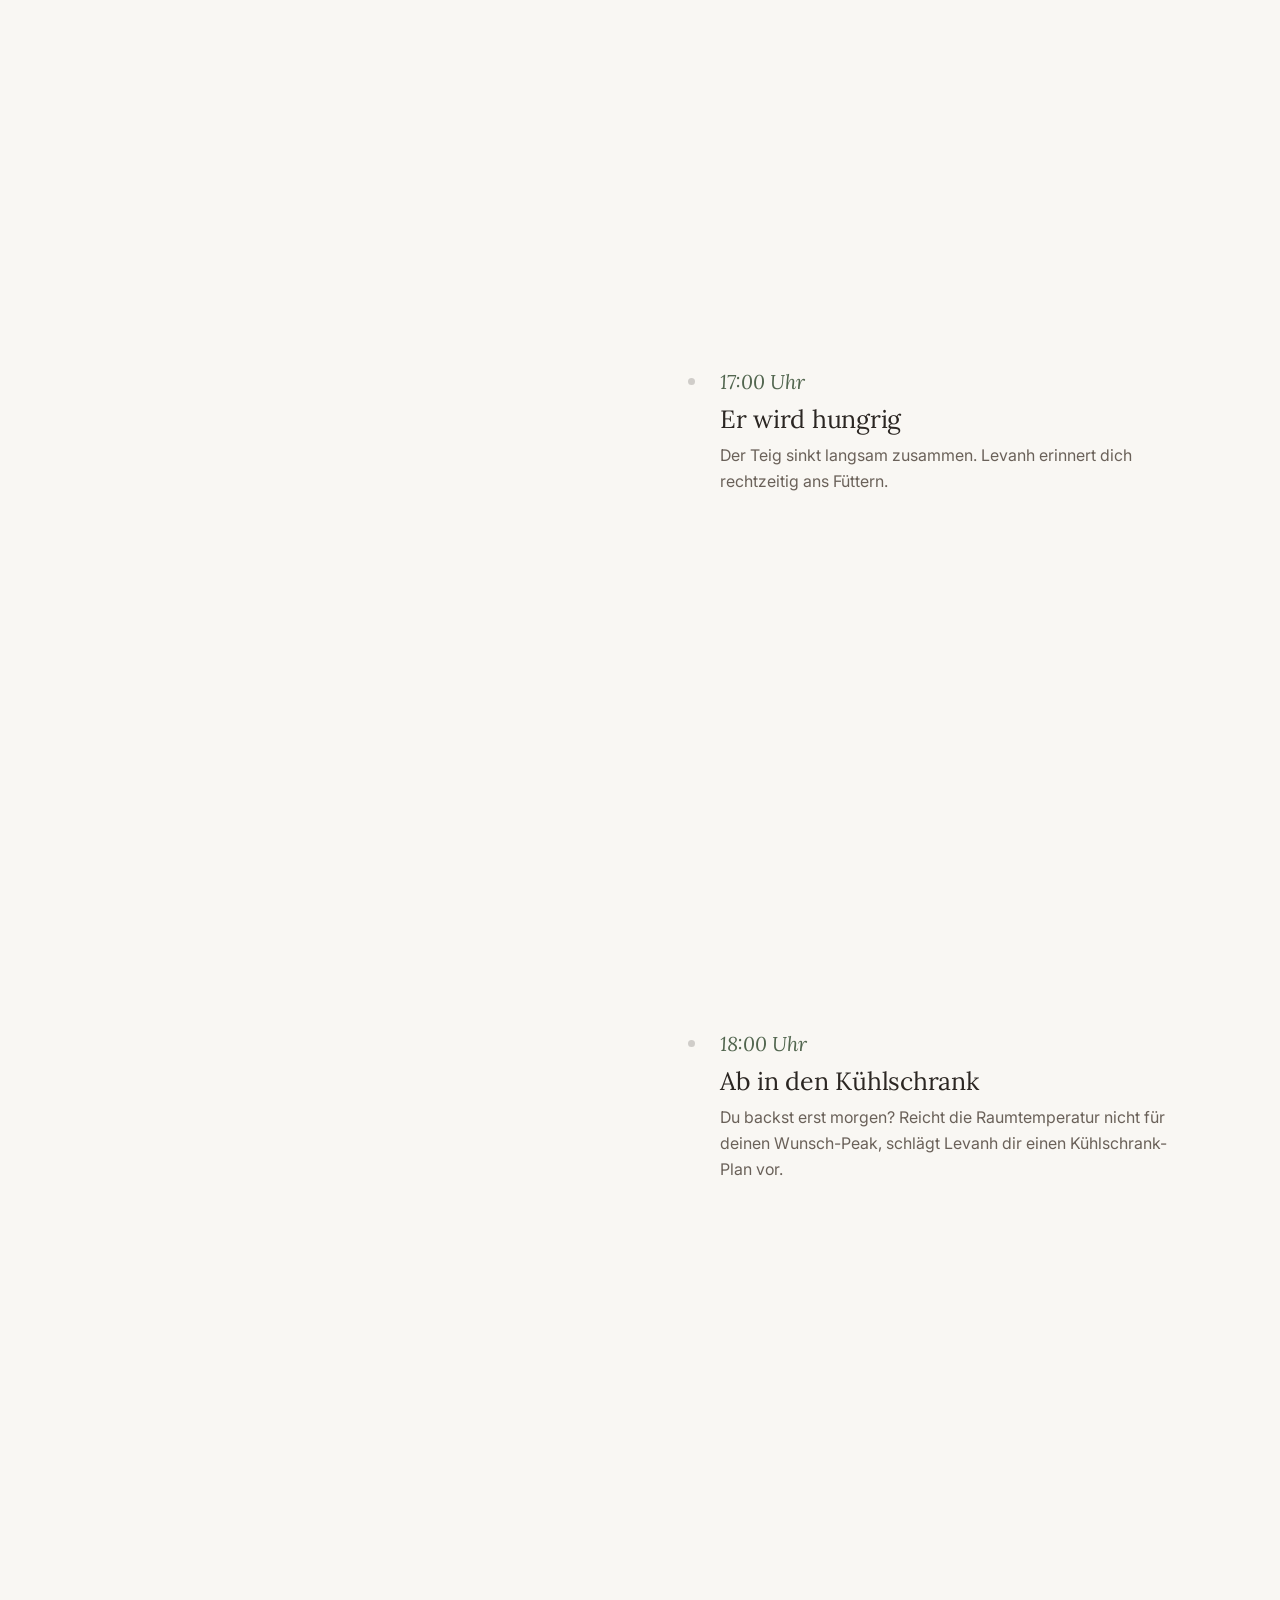
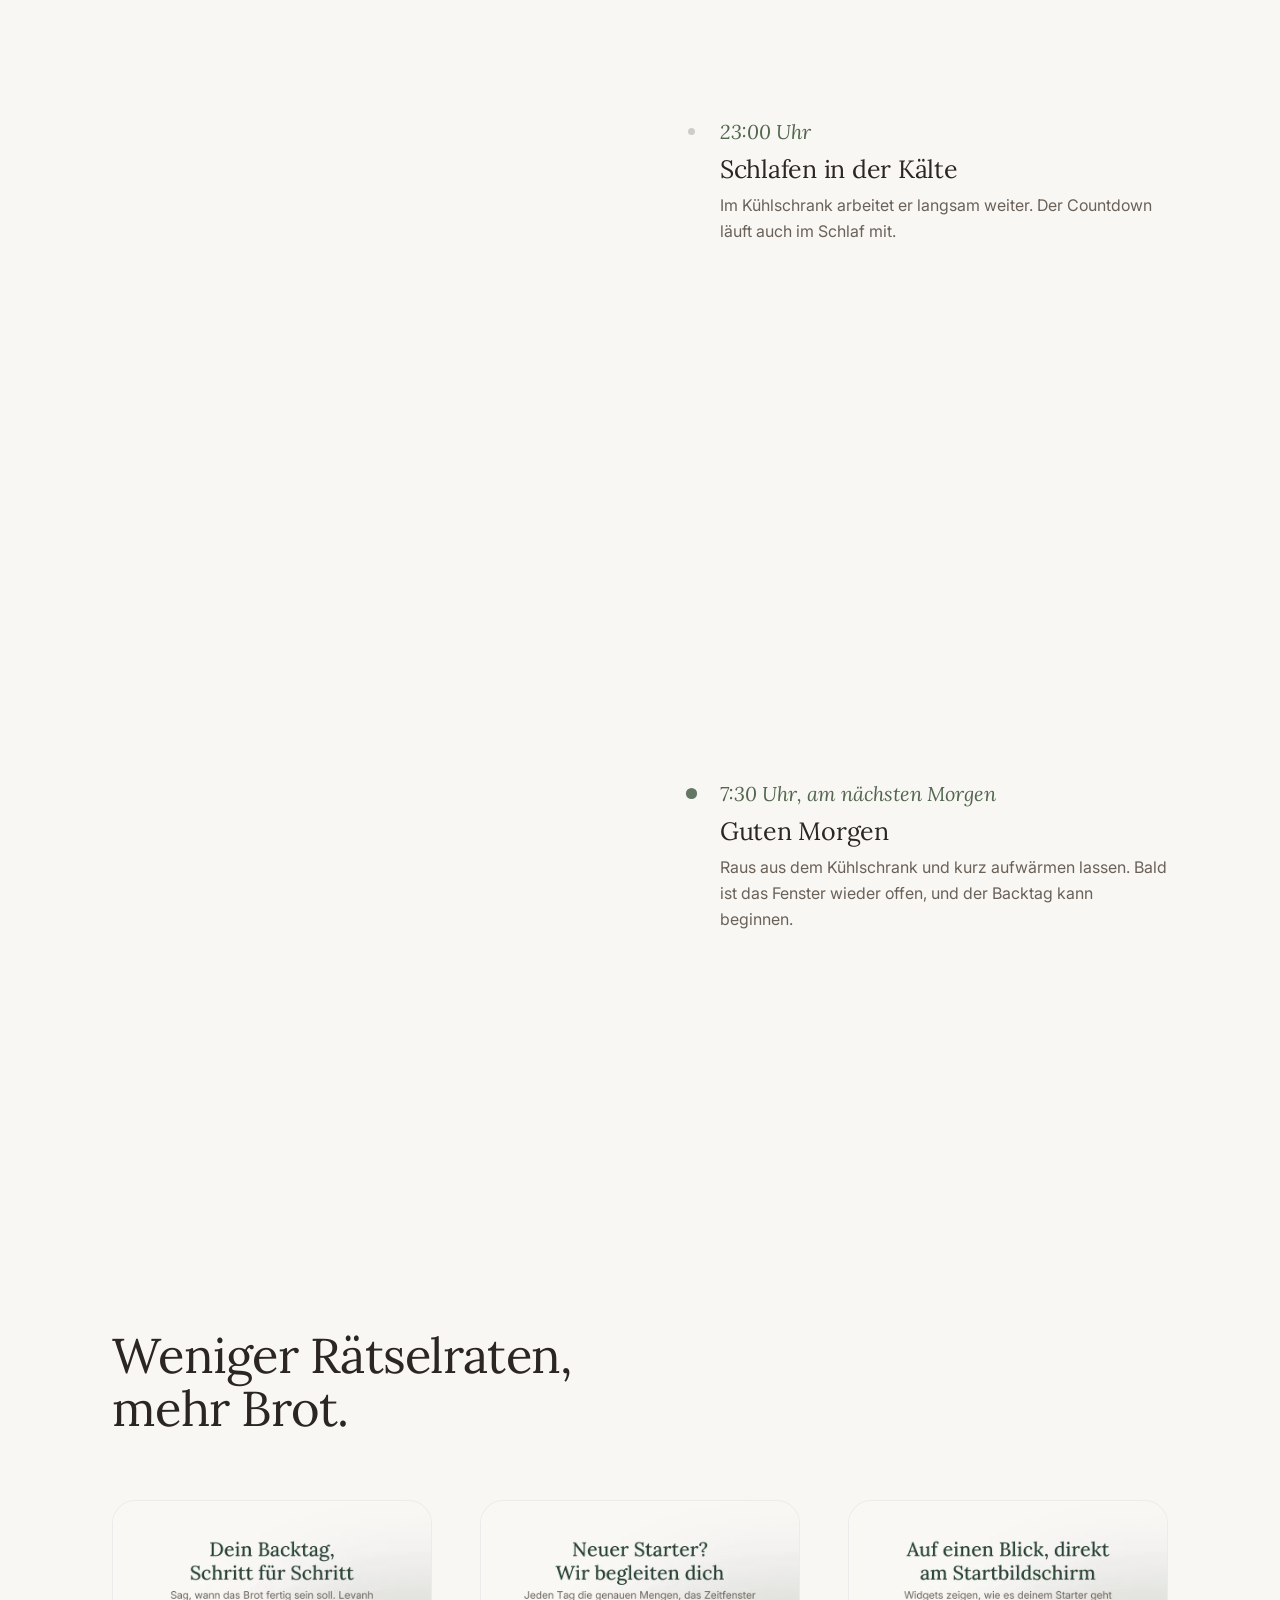
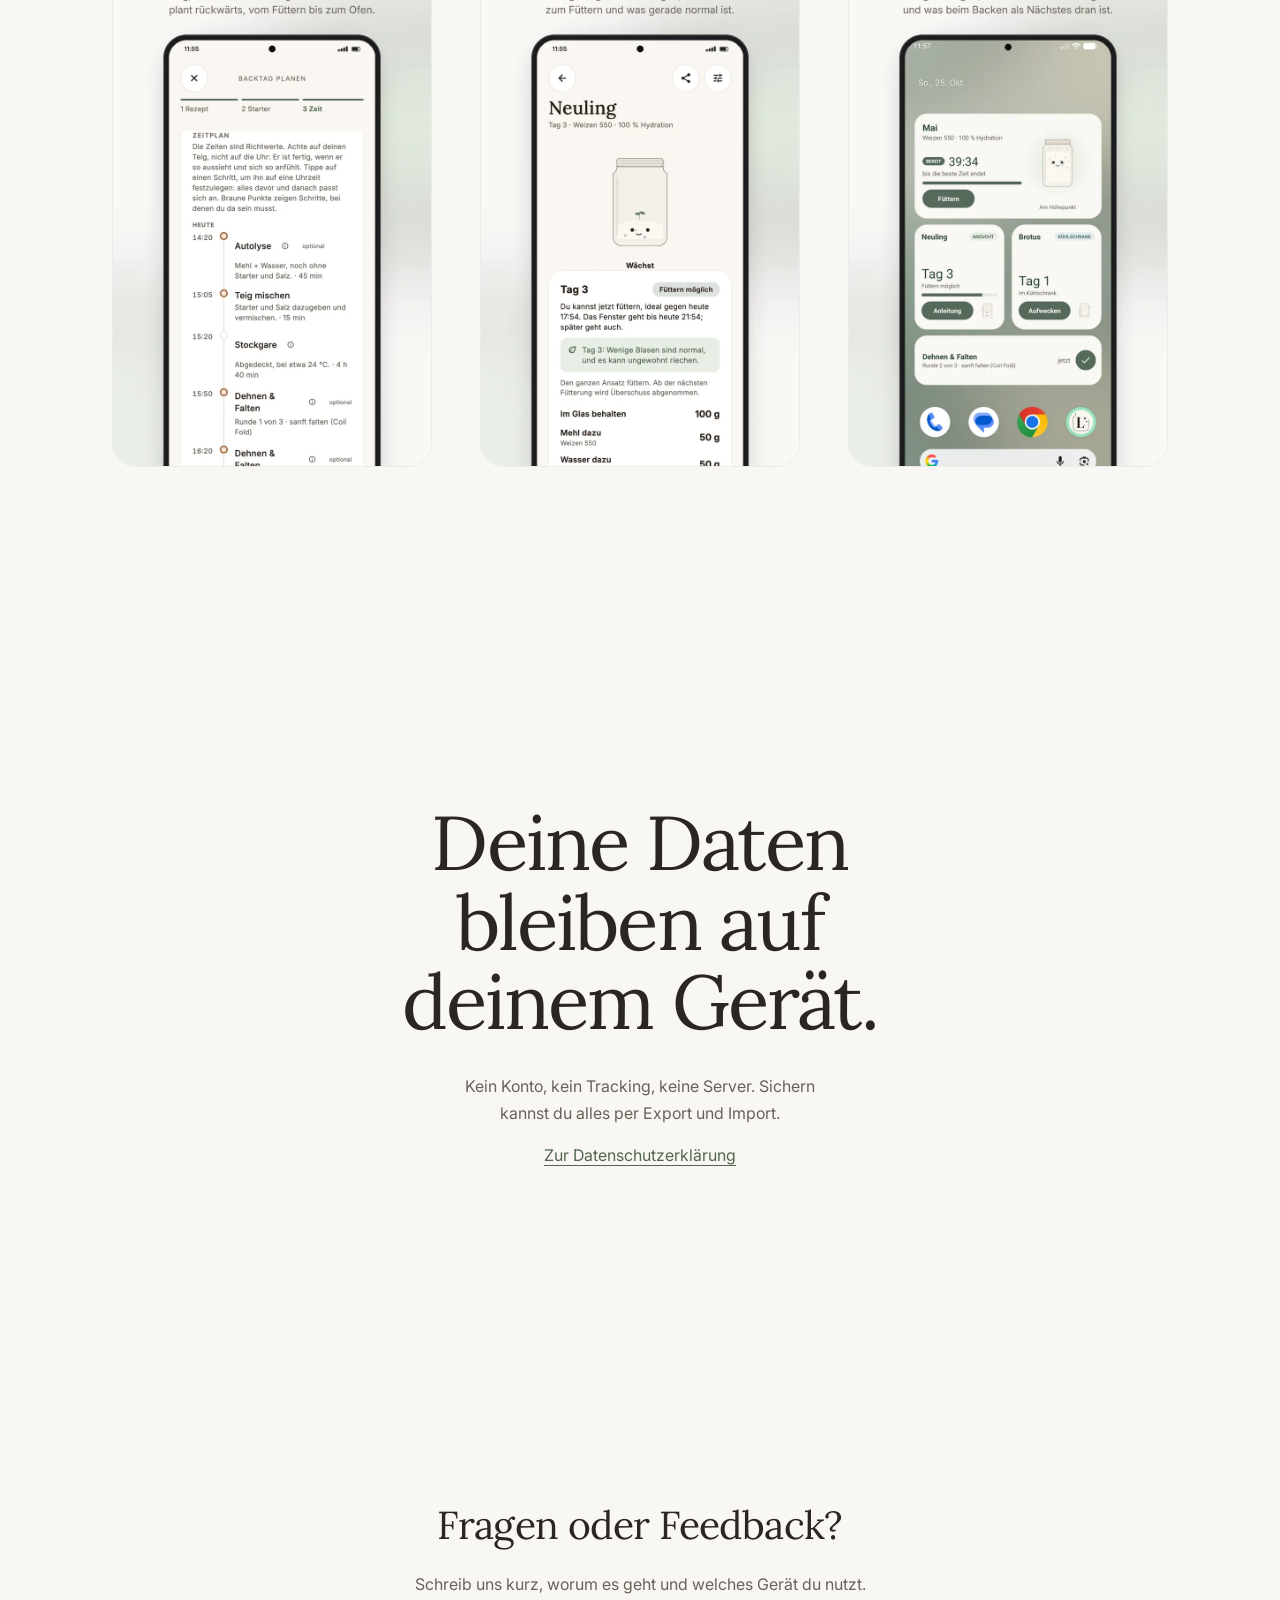
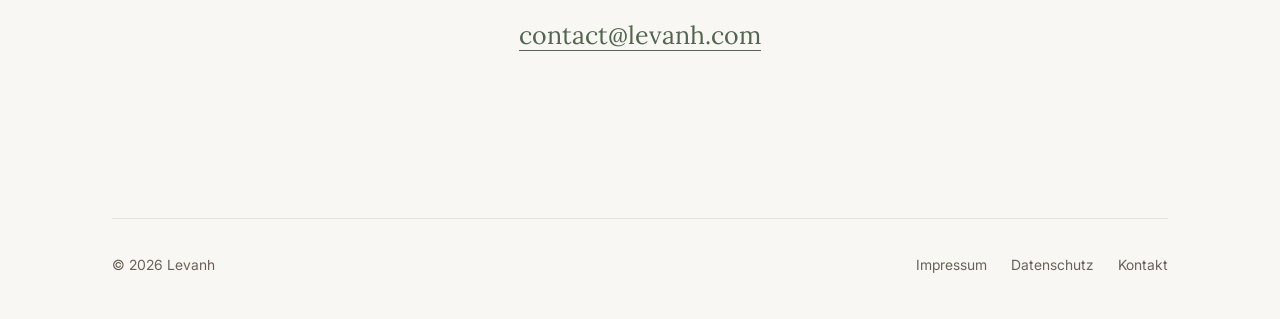
==== commit 12435d7d: "Store-Bilder statt App-Screens" ====
--- a/index.html
+++ b/index.html
@@ -238,24 +238,21 @@
         <div class="screens" tabindex="0" role="region" aria-label="Ansichten aus der App">
           <figure class="screen">
             <picture>
-              <source srcset="img/screens/fuetterungsrechner.webp" type="image/webp">
-              <img src="img/screens/fuetterungsrechner.png" width="560" height="995" loading="lazy" alt="App-Ansicht „Mila füttern“: Höhepunkt heute um 15:06, in 7 Stunden 34 Minuten, darunter Regler für die Raumtemperatur (22 °C) und das Verhältnis 1 : 3 : 3.">
+              <source srcset="img/screens/backtag.webp" type="image/webp">
+              <img src="img/screens/backtag.jpg" width="720" height="1280" loading="lazy" alt="Dein Backtag, Schritt für Schritt: Sag, wann das Brot fertig sein soll. Levanh plant rückwärts, vom Füttern bis zum Ofen. Darunter die App mit dem Zeitplan: Autolyse um 14:20, Teig mischen um 15:05, Stockgare um 15:20, Dehnen und Falten um 15:50.">
             </picture>
-            <figcaption><strong>Fütterungsrechner</strong> Stell deinen Wunsch-Peak ein. Reicht die Raumtemperatur nicht, schlägt Levanh dir automatisch einen Kühlschrank-Plan vor.</figcaption>
-          </figure>
-          <figure class="screen">
-            <picture>
-              <source srcset="img/screens/backplaner.webp" type="image/webp">
-              <img src="img/screens/backplaner.png" width="560" height="997" loading="lazy" alt="App-Ansicht „Backtag planen“: ein Zeitplan mit „Mila füttern“ um 10:15, „Autolyse“ um 13:35 und „Teig mischen“ um 14:20.">
-            </picture>
-            <figcaption><strong>Backplaner</strong> Rezeptvorlagen oder dein eigenes Rezept: Levanh plant dir die Zeiten rückwärts vom Backtag.</figcaption>
           </figure>
           <figure class="screen">
             <picture>
               <source srcset="img/screens/anzucht.webp" type="image/webp">
-              <img src="img/screens/anzucht.png" width="560" height="995" loading="lazy" alt="App-Ansicht des neuen Starters „Neuling“ an Tag 3: Der Avatar wächst, darunter der Hinweis, dass Füttern jetzt möglich ist.">
+              <img src="img/screens/anzucht.jpg" width="720" height="1280" loading="lazy" alt="Neuer Starter? Wir begleiten dich: Jeden Tag die genauen Mengen, das Zeitfenster zum Füttern und was gerade normal ist. Darunter die App mit dem Starter „Neuling“ an Tag 3: 100 g im Glas behalten, 50 g Mehl und 50 g Wasser dazu.">
             </picture>
-            <figcaption><strong>Anzucht</strong> Neuer Starter? Jeden Tag die genauen Mengen, das Zeitfenster zum Füttern und was gerade normal ist.</figcaption>
+          </figure>
+          <figure class="screen">
+            <picture>
+              <source srcset="img/screens/widgets.webp" type="image/webp">
+              <img src="img/screens/widgets.jpg" width="720" height="1280" loading="lazy" alt="Auf einen Blick, direkt am Startbildschirm: Widgets zeigen, wie es deinem Starter geht und was beim Backen als Nächstes dran ist. Darunter ein Handy-Startbildschirm mit Widgets für die Starter Mai, Neuling und Brotus und dem nächsten Backschritt „Dehnen und Falten“.">
+            </picture>
           </figure>
         </div>
 
--- a/style.css
+++ b/style.css
@@ -454,15 +454,6 @@
   border: 1px solid var(--line);
   background: var(--surface);
 }
-.screen figcaption { margin-top: var(--space-3); color: var(--muted); font-size: var(--step--1); line-height: 1.6; }
-.screen figcaption strong {
-  display: block;
-  margin-bottom: 0.25rem;
-  font-family: var(--serif);
-  font-size: var(--step-1);
-  font-weight: 400;
-  color: var(--text);
-}
 
 /* Video – Platz ist vorbereitet, Inhalt folgt */
 .video { margin: var(--space-6) 0 0; display: grid; gap: var(--space-2); justify-items: start; }
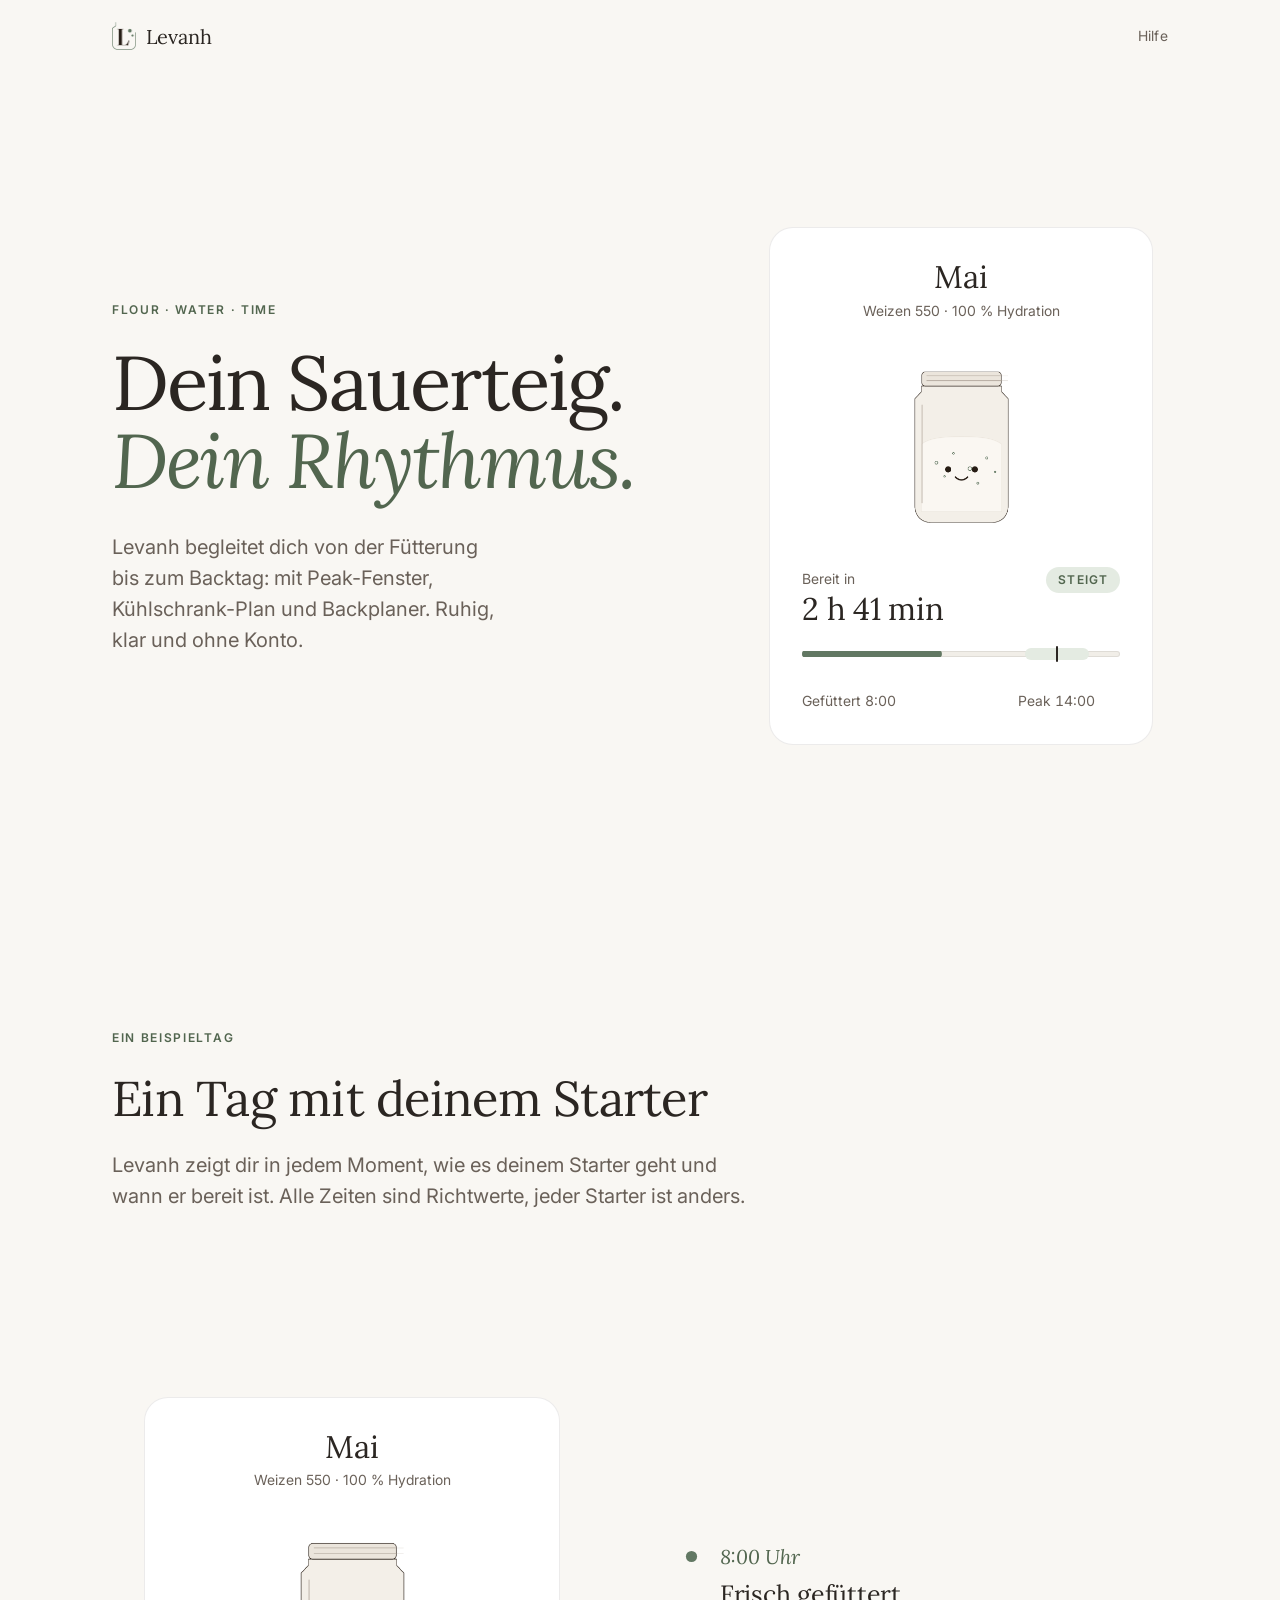
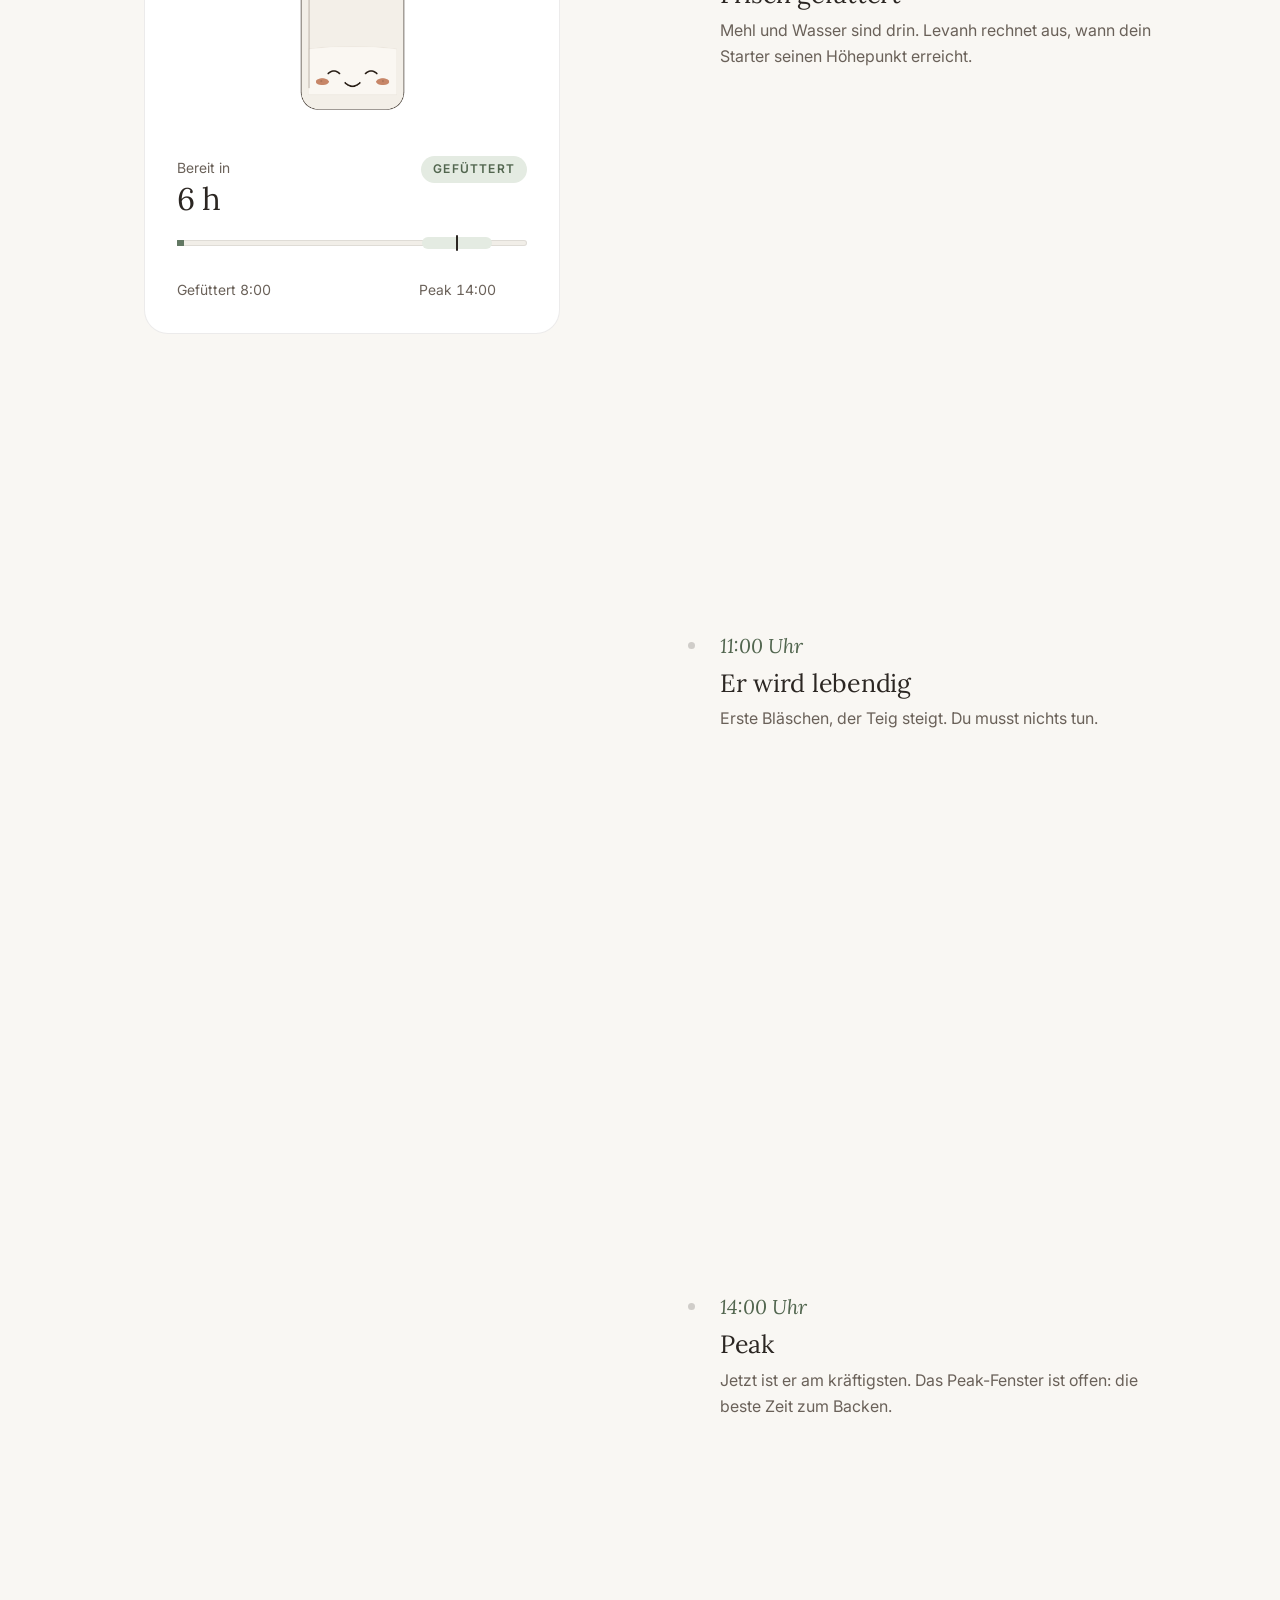
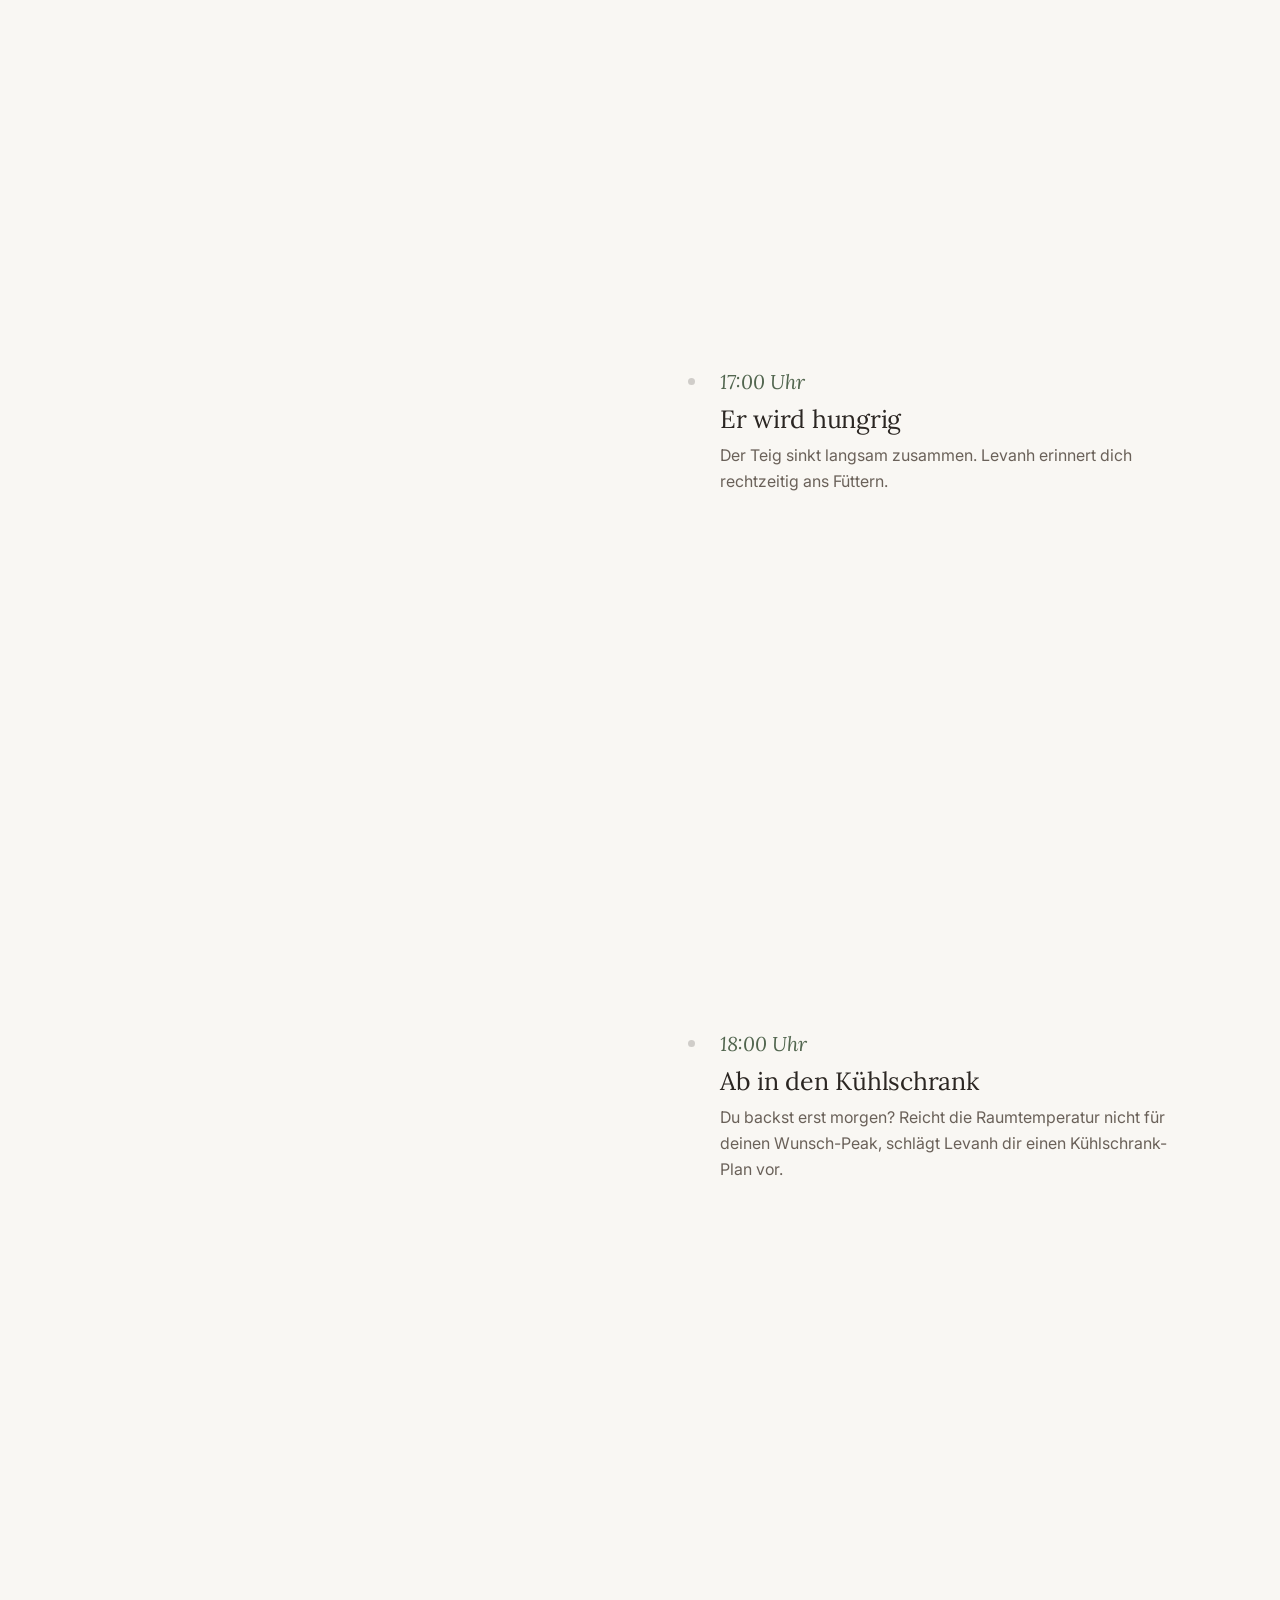
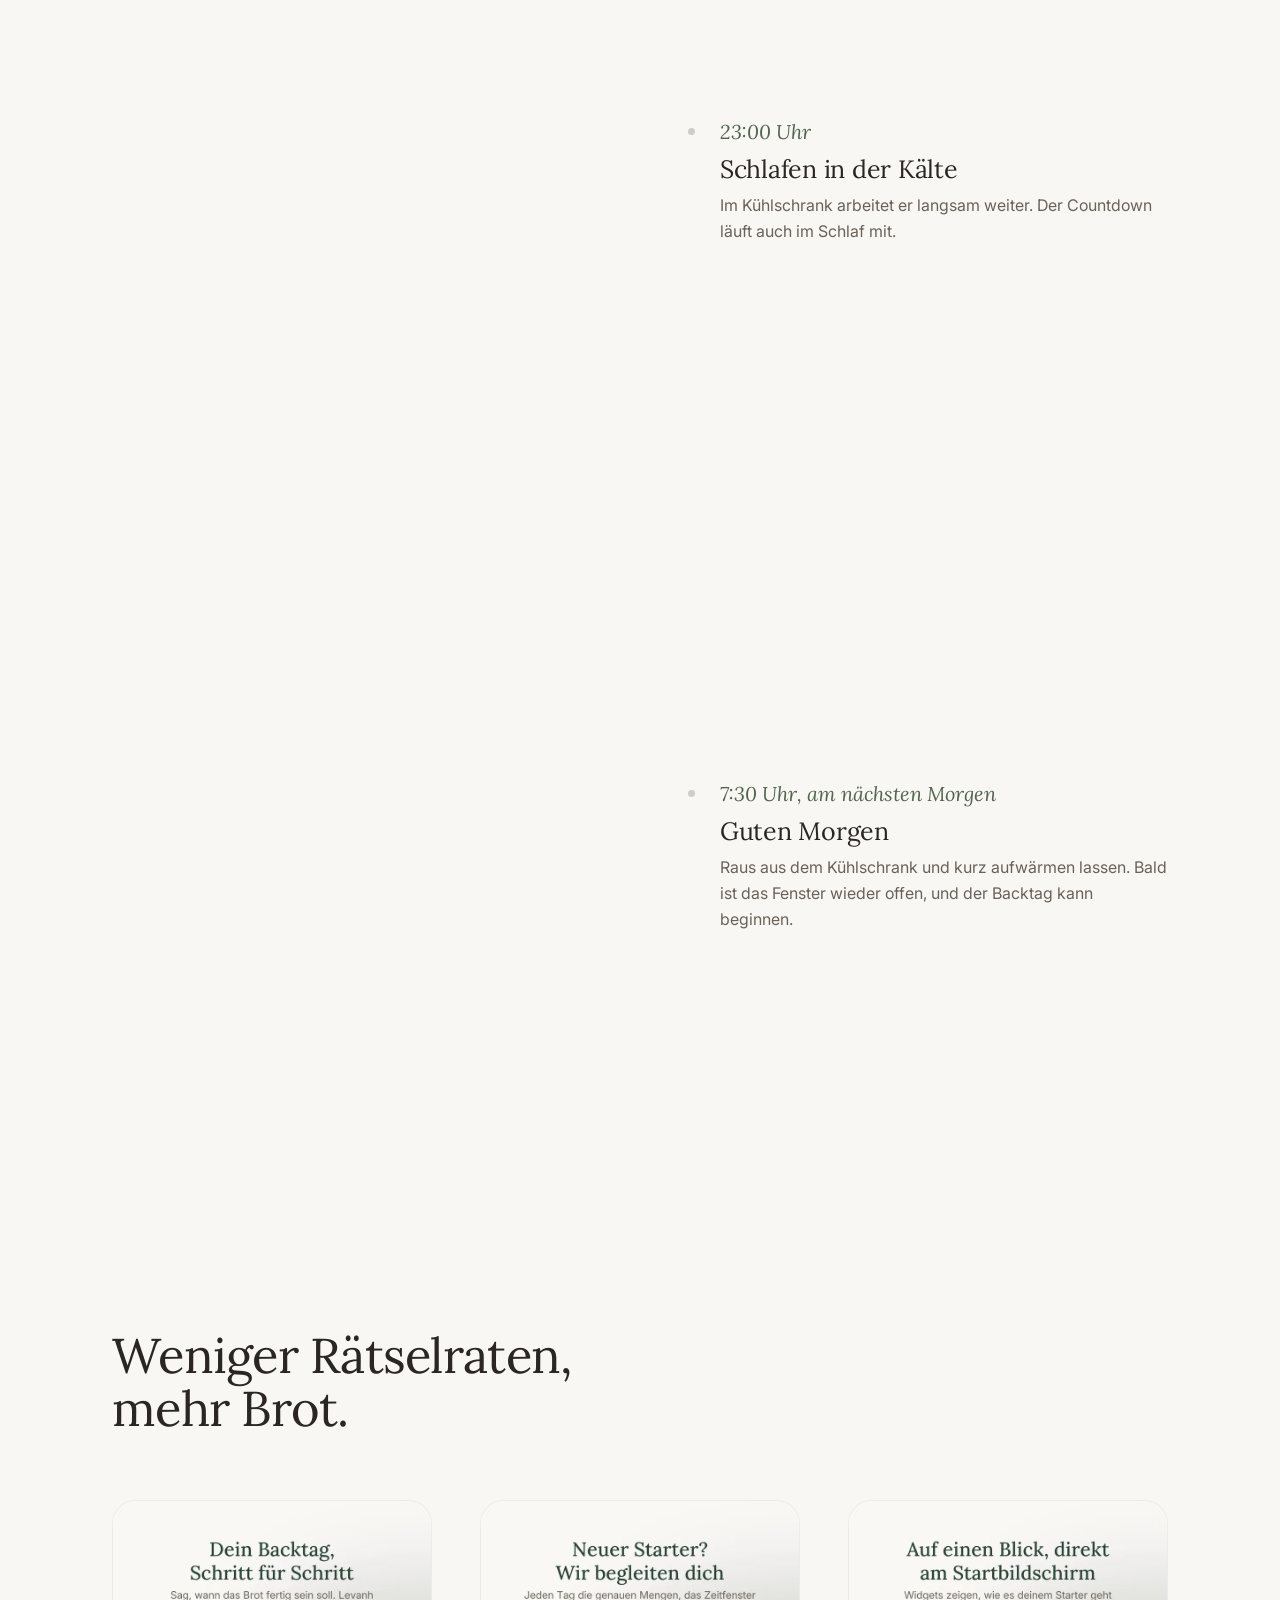
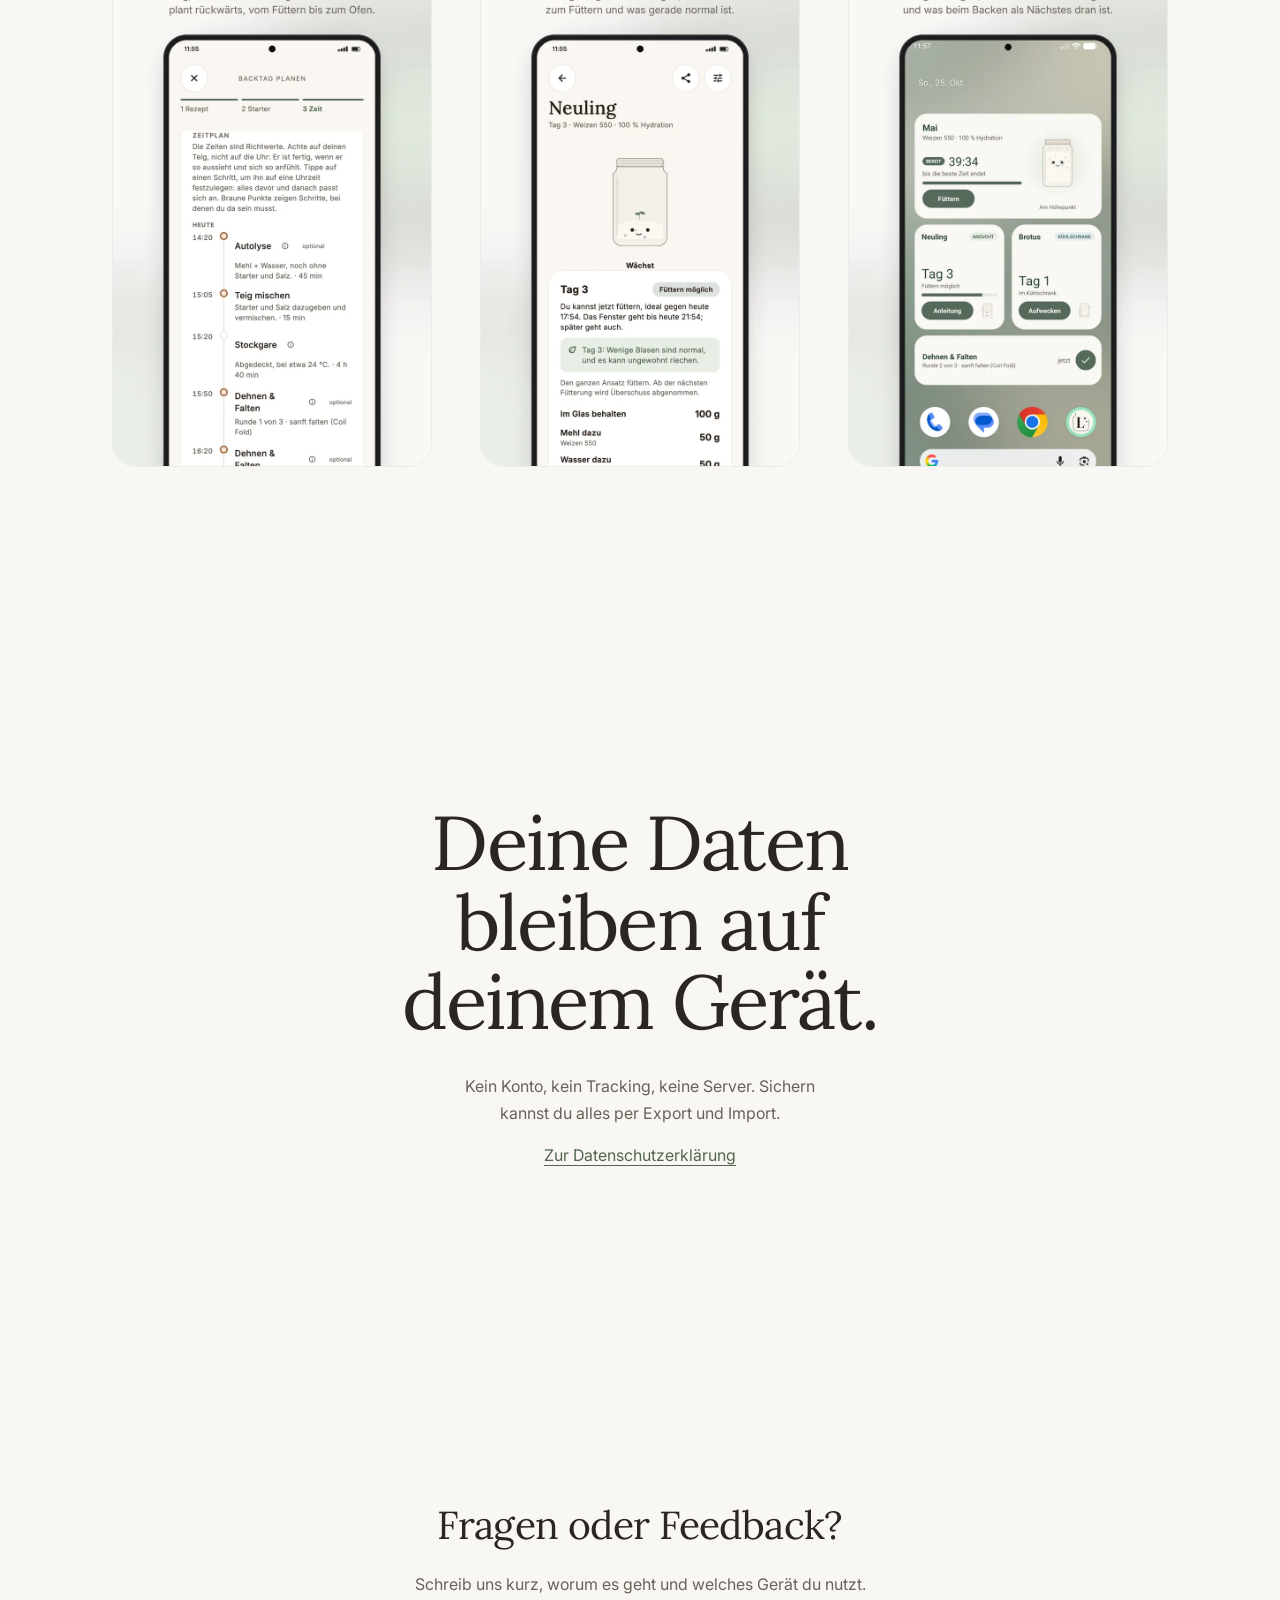
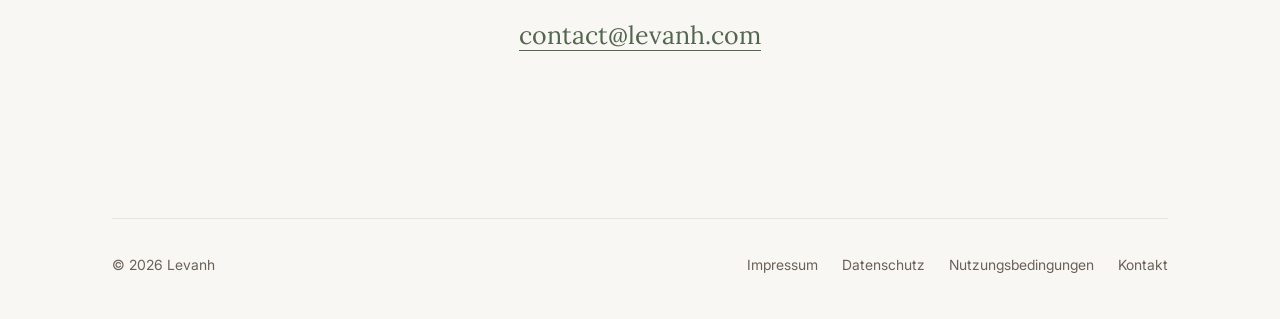
==== commit 4d939bd2: "Rechtstexte aus der App, Nutzungsbedingungen, englische Seiten" ====
--- a/index.html
+++ b/index.html
@@ -304,6 +304,7 @@
       <nav aria-label="Rechtliches">
         <a href="impressum.html">Impressum</a>
         <a href="datenschutz.html">Datenschutz</a>
+        <a href="nutzungsbedingungen.html">Nutzungsbedingungen</a>
         <a href="mailto:contact@levanh.com">Kontakt</a>
       </nav>
     </div>
--- a/style.css
+++ b/style.css
@@ -539,7 +539,7 @@
 .legal h1 { font-size: clamp(var(--step-4), 1.6rem + 2.6vw, var(--step-5)); }
 .legal h2 { font-size: var(--step-2); margin-top: var(--space-8); }
 .legal .meta { color: var(--muted); font-size: var(--step--1); }
-.legal h1 { hyphens: auto; overflow-wrap: break-word; }
+.legal h1, .legal h2, .legal h3 { hyphens: auto; overflow-wrap: break-word; }
 .legal h1 span { display: block; margin-top: var(--space-1); font-size: 0.55em; color: var(--muted); }
 .legal h3 { font-size: var(--step-1); margin-top: var(--space-6); margin-bottom: var(--space-2); }
 .legal h4 { font-family: var(--sans); font-size: var(--step-0); font-weight: 600; letter-spacing: 0; margin: var(--space-4) 0 var(--space-1); }
